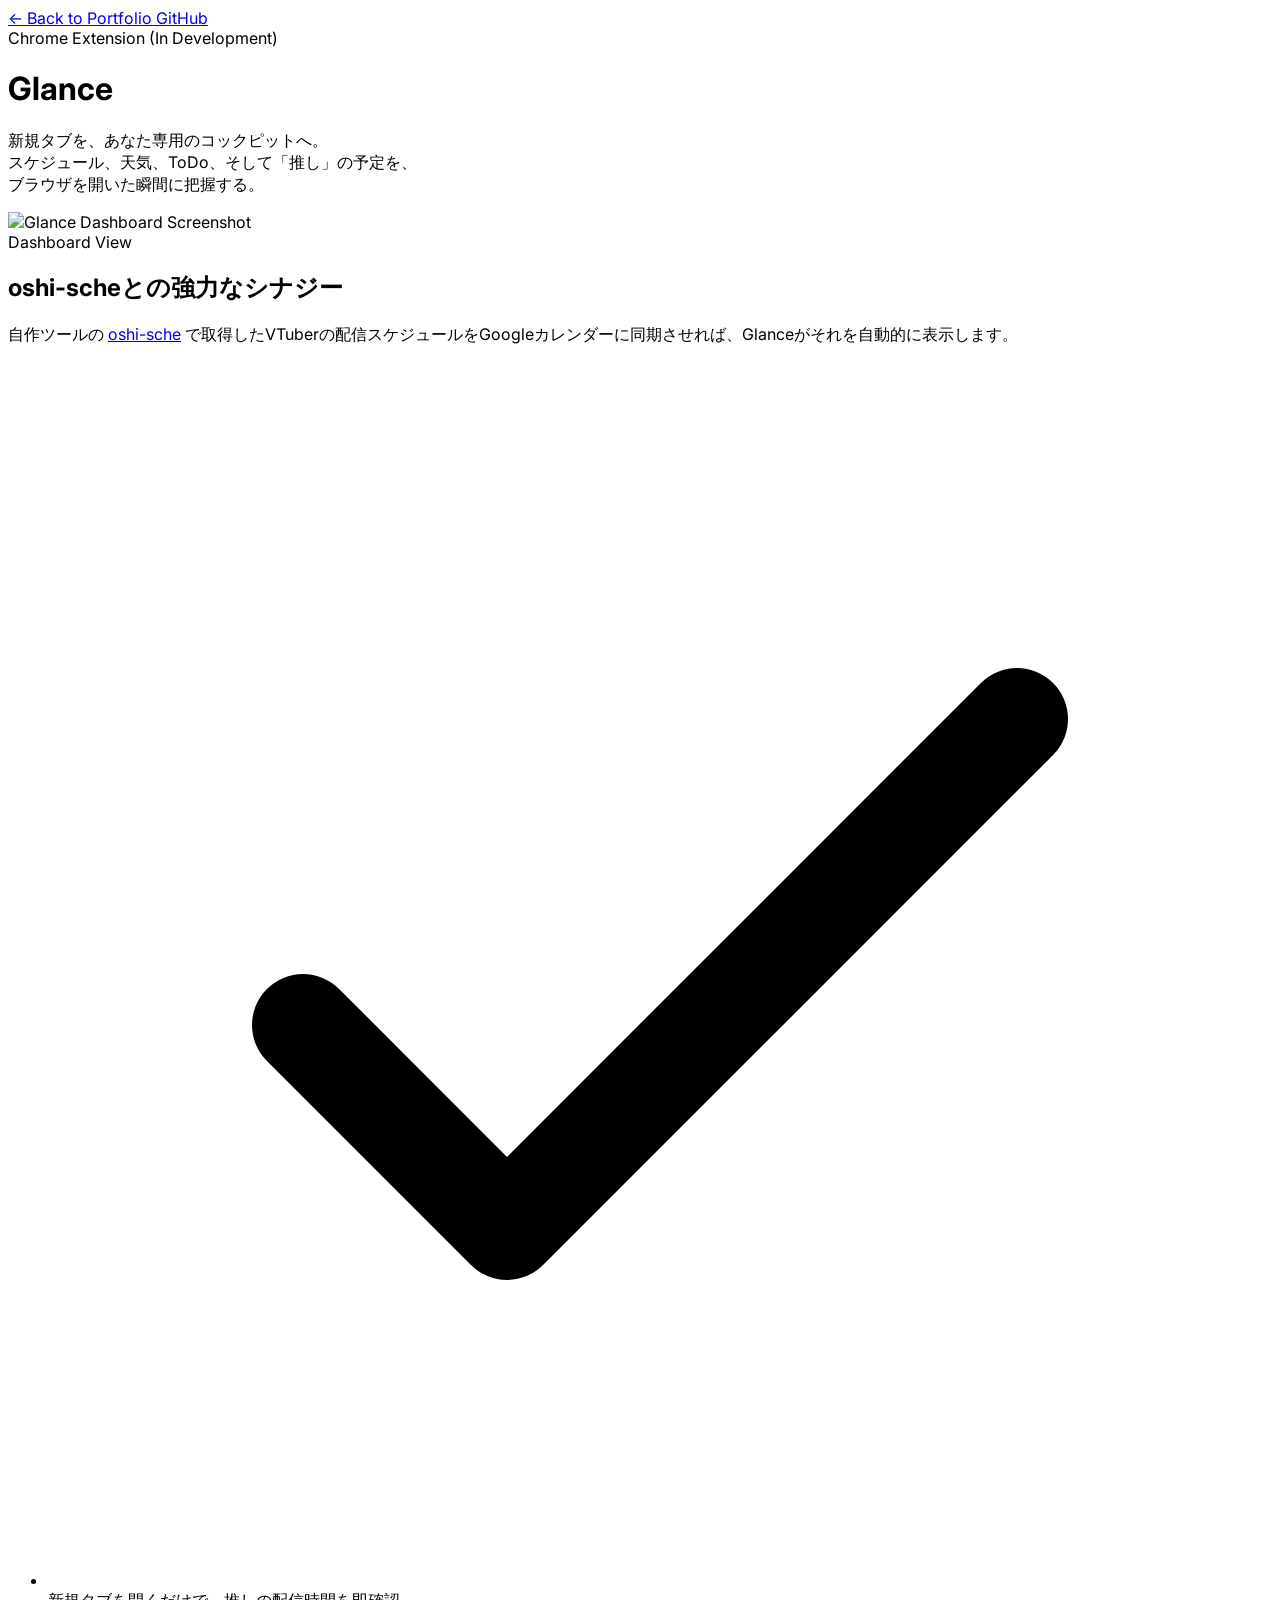
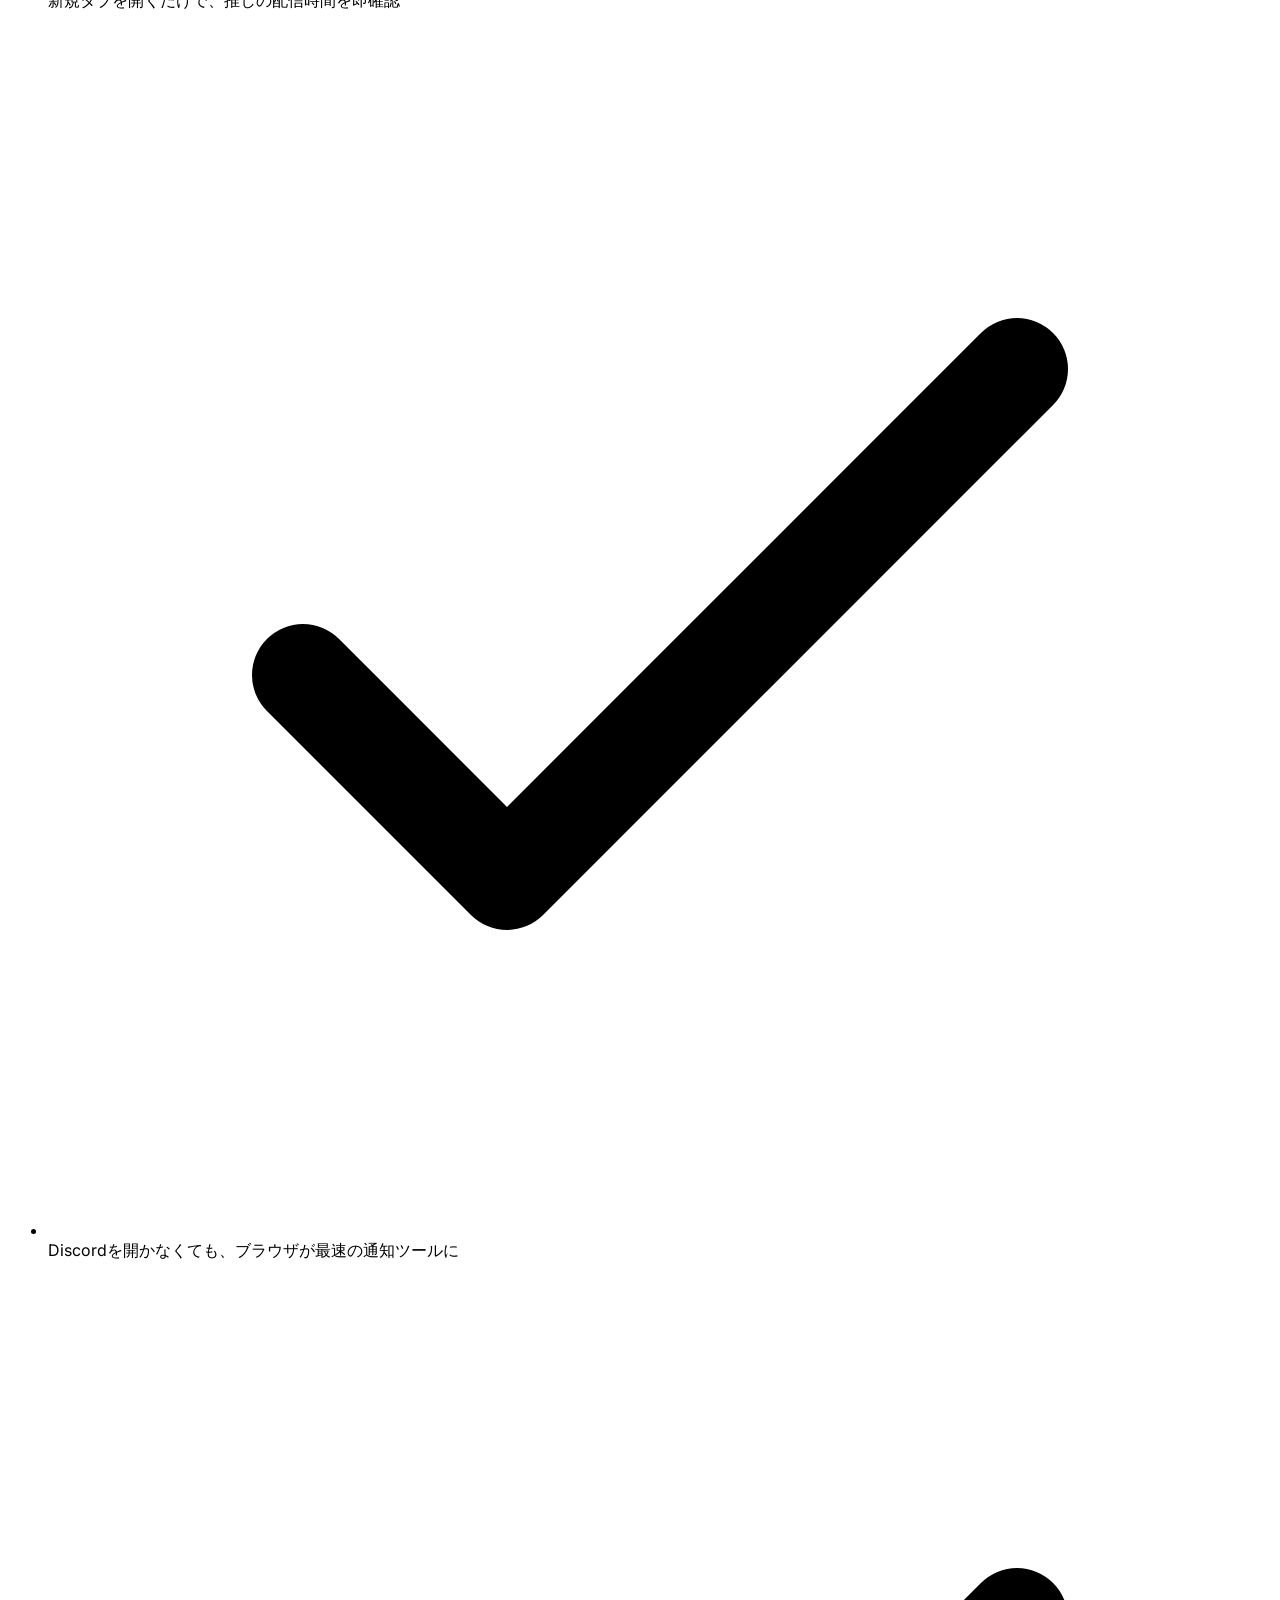
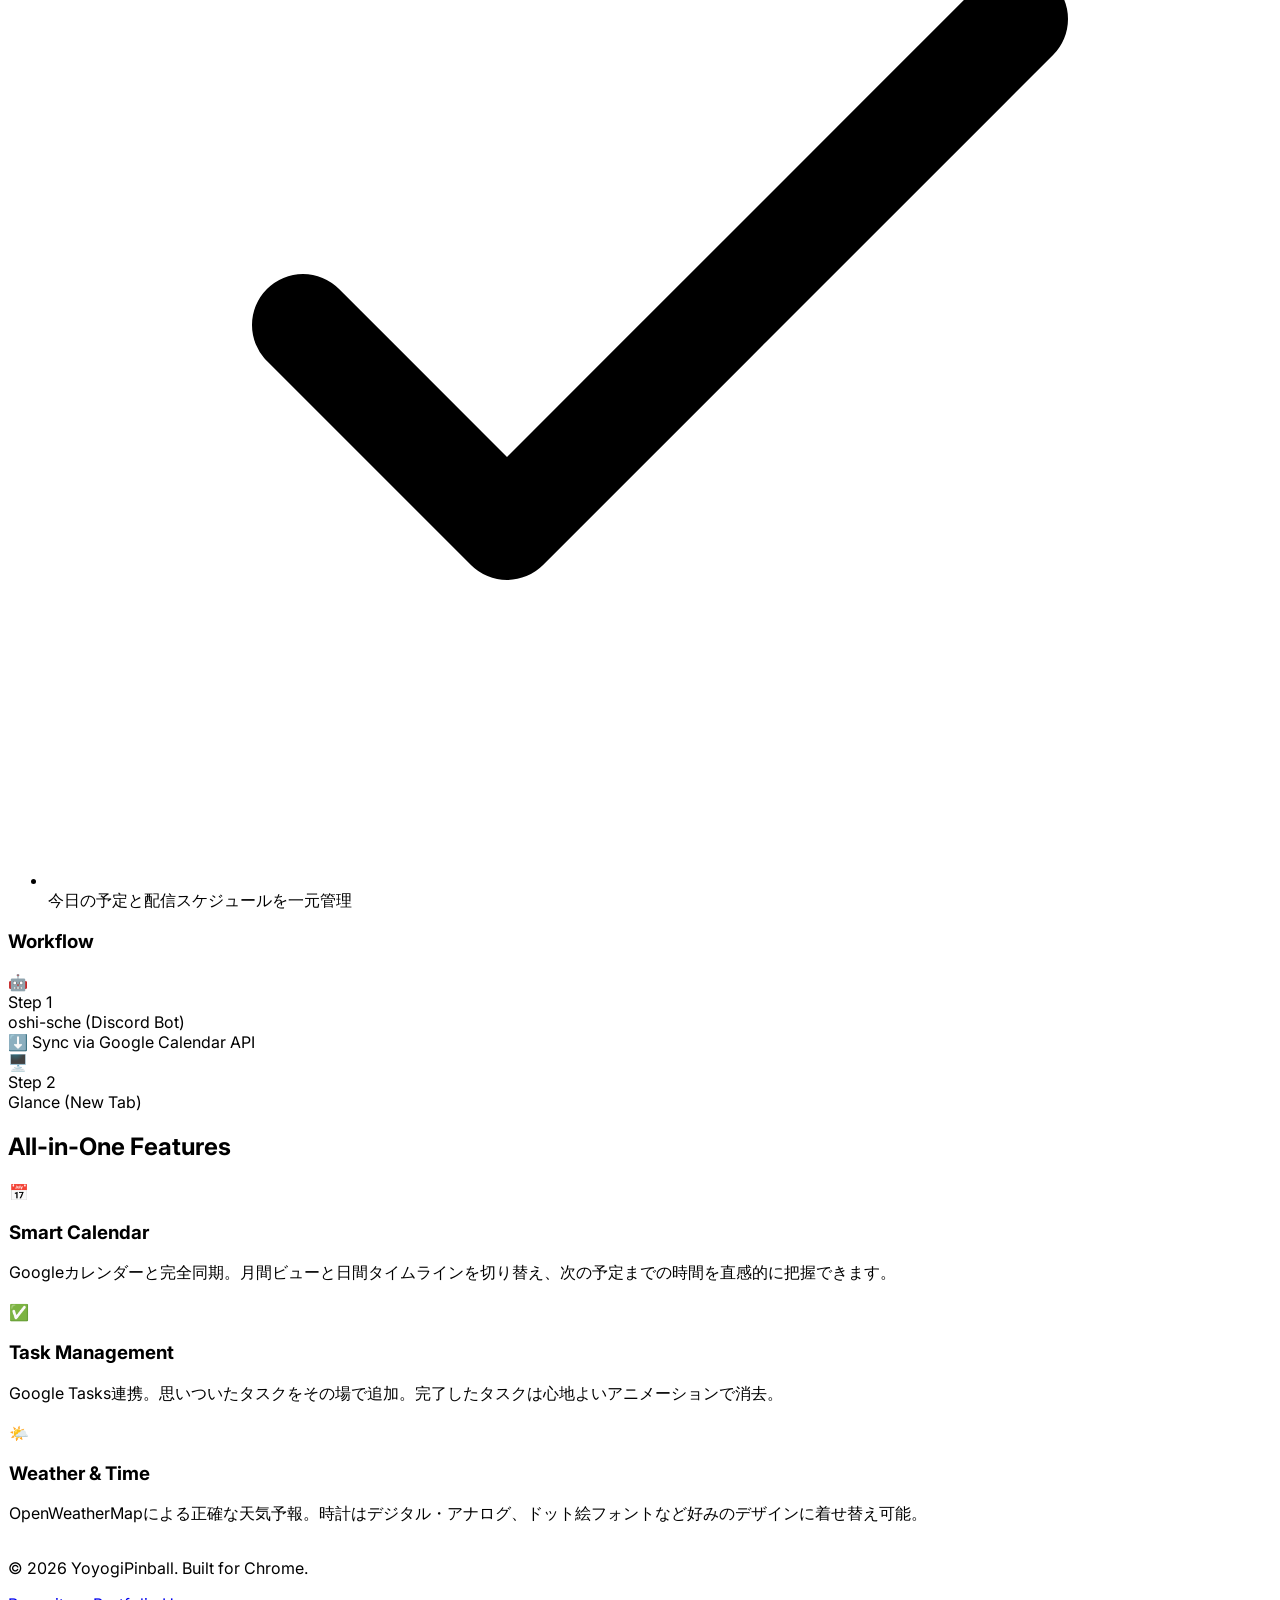
==== glance.html @ ad070141 "Add Glance landing page" ====
<!DOCTYPE html>
<html lang="ja">
<head>
    <meta charset="UTF-8">
    <meta name="viewport" content="width=device-width, initial-scale=1.0">
    <title>Glance - Personal Dashboard Extension</title>
    <script src="https://cdn.tailwindcss.com"></script>
    <link href="https://fonts.googleapis.com/css2?family=Inter:wght@400;700;900&display=swap" rel="stylesheet">
    <style>
        body { font-family: 'Inter', sans-serif; }
        .glass {
            background: rgba(255, 255, 255, 0.05);
            backdrop-filter: blur(10px);
            border: 1px solid rgba(255, 255, 255, 0.1);
        }
    </style>
</head>
<body class="bg-gray-900 text-gray-100 antialiased selection:bg-blue-500 selection:text-white">

    <nav class="absolute top-0 left-0 w-full p-6 flex justify-between items-center z-50">
        <a href="index.html" class="text-gray-400 hover:text-white transition flex items-center gap-2">
            &larr; Back to Portfolio
        </a>
        <a href="https://github.com/YoyogiPinball/Glance" class="text-white font-bold text-lg">GitHub</a>
    </nav>

    <header class="relative min-h-screen flex flex-col items-center justify-center text-center px-4 pt-20 overflow-hidden">
        <div class="absolute top-0 left-1/2 -translate-x-1/2 w-full h-full max-w-6xl opacity-20 pointer-events-none">
            <div class="absolute top-1/4 left-1/4 w-96 h-96 bg-blue-600 rounded-full blur-[128px]"></div>
            <div class="absolute bottom-1/4 right-1/4 w-96 h-96 bg-purple-600 rounded-full blur-[128px]"></div>
        </div>

        <div class="relative z-10 max-w-4xl mx-auto">
            <span class="inline-block py-1 px-3 rounded-full bg-blue-900/50 border border-blue-500/30 text-blue-300 text-sm mb-6">
                Chrome Extension (In Development)
            </span>
            <h1 class="text-5xl md:text-7xl font-black tracking-tight mb-6 bg-clip-text text-transparent bg-gradient-to-r from-white to-gray-400">
                Glance
            </h1>
            <p class="text-xl text-gray-400 mb-10 max-w-2xl mx-auto leading-relaxed">
                新規タブを、あなた専用のコックピットへ。<br>
                スケジュール、天気、ToDo、そして「推し」の予定を、<br>
                ブラウザを開いた瞬間に把握する。
            </p>

            <div class="relative rounded-xl overflow-hidden shadow-2xl border border-gray-700 group">
                <img src="images/glance_dashboard.png" alt="Glance Dashboard Screenshot" class="w-full h-auto">
                <div class="absolute inset-0 bg-gradient-to-t from-gray-900/80 to-transparent opacity-0 group-hover:opacity-100 transition duration-500 flex items-end justify-center pb-10">
                    <span class="text-white font-medium">Dashboard View</span>
                </div>
            </div>
        </div>
    </header>

    <section class="py-24 bg-gray-800/50">
        <div class="max-w-5xl mx-auto px-4">
            <div class="grid grid-cols-1 md:grid-cols-2 gap-12 items-center">
                <div>
                    <h2 class="text-3xl font-bold mb-6 text-white">
                        <span class="text-blue-400">oshi-sche</span>との強力なシナジー
                    </h2>
                    <p class="text-gray-300 mb-6 leading-relaxed">
                        自作ツールの <a href="https://github.com/YoyogiPinball/oshi-sche" class="text-blue-400 hover:underline">oshi-sche</a> で取得したVTuberの配信スケジュールをGoogleカレンダーに同期させれば、Glanceがそれを自動的に表示します。
                    </p>
                    <ul class="space-y-4">
                        <li class="flex items-start">
                            <svg class="w-6 h-6 text-green-400 mr-3 mt-1" fill="none" stroke="currentColor" viewBox="0 0 24 24"><path stroke-linecap="round" stroke-linejoin="round" stroke-width="2" d="M5 13l4 4L19 7"></path></svg>
                            <span class="text-gray-300">新規タブを開くだけで、推しの配信時間を即確認</span>
                        </li>
                        <li class="flex items-start">
                            <svg class="w-6 h-6 text-green-400 mr-3 mt-1" fill="none" stroke="currentColor" viewBox="0 0 24 24"><path stroke-linecap="round" stroke-linejoin="round" stroke-width="2" d="M5 13l4 4L19 7"></path></svg>
                            <span class="text-gray-300">Discordを開かなくても、ブラウザが最速の通知ツールに</span>
                        </li>
                        <li class="flex items-start">
                            <svg class="w-6 h-6 text-green-400 mr-3 mt-1" fill="none" stroke="currentColor" viewBox="0 0 24 24"><path stroke-linecap="round" stroke-linejoin="round" stroke-width="2" d="M5 13l4 4L19 7"></path></svg>
                            <span class="text-gray-300">今日の予定と配信スケジュールを一元管理</span>
                        </li>
                    </ul>
                </div>
                <div class="bg-gray-900 p-8 rounded-2xl border border-gray-700 relative overflow-hidden">
                    <div class="absolute top-0 right-0 w-32 h-32 bg-blue-500/10 rounded-full blur-3xl"></div>
                    <h3 class="text-xl font-bold mb-4 text-white">Workflow</h3>
                    <div class="space-y-6 relative z-10">
                        <div class="flex items-center p-4 bg-gray-800 rounded-lg border border-gray-700">
                            <div class="w-10 h-10 bg-indigo-600 rounded flex items-center justify-center mr-4">🤖</div>
                            <div>
                                <div class="text-sm text-gray-400">Step 1</div>
                                <div class="font-bold">oshi-sche (Discord Bot)</div>
                            </div>
                        </div>
                        <div class="flex justify-center text-gray-500">⬇️ Sync via Google Calendar API</div>
                        <div class="flex items-center p-4 bg-gray-800 rounded-lg border border-gray-700 ring-2 ring-blue-500">
                            <div class="w-10 h-10 bg-blue-600 rounded flex items-center justify-center mr-4">🖥️</div>
                            <div>
                                <div class="text-sm text-blue-300">Step 2</div>
                                <div class="font-bold text-white">Glance (New Tab)</div>
                            </div>
                        </div>
                    </div>
                </div>
            </div>
        </div>
    </section>

    <section class="py-24">
        <div class="max-w-6xl mx-auto px-4">
            <h2 class="text-3xl font-bold text-center mb-16">All-in-One Features</h2>
            <div class="grid grid-cols-1 md:grid-cols-3 gap-8">
                <div class="glass p-8 rounded-2xl hover:bg-gray-800/50 transition">
                    <div class="w-12 h-12 bg-yellow-500/20 text-yellow-400 rounded-lg flex items-center justify-center text-2xl mb-6">📅</div>
                    <h3 class="text-xl font-bold mb-3">Smart Calendar</h3>
                    <p class="text-gray-400 text-sm leading-relaxed">
                        Googleカレンダーと完全同期。月間ビューと日間タイムラインを切り替え、次の予定までの時間を直感的に把握できます。
                    </p>
                </div>
                <div class="glass p-8 rounded-2xl hover:bg-gray-800/50 transition">
                    <div class="w-12 h-12 bg-blue-500/20 text-blue-400 rounded-lg flex items-center justify-center text-2xl mb-6">✅</div>
                    <h3 class="text-xl font-bold mb-3">Task Management</h3>
                    <p class="text-gray-400 text-sm leading-relaxed">
                        Google Tasks連携。思いついたタスクをその場で追加。完了したタスクは心地よいアニメーションで消去。
                    </p>
                </div>
                <div class="glass p-8 rounded-2xl hover:bg-gray-800/50 transition">
                    <div class="w-12 h-12 bg-purple-500/20 text-purple-400 rounded-lg flex items-center justify-center text-2xl mb-6">🌤️</div>
                    <h3 class="text-xl font-bold mb-3">Weather & Time</h3>
                    <p class="text-gray-400 text-sm leading-relaxed">
                        OpenWeatherMapによる正確な天気予報。時計はデジタル・アナログ、ドット絵フォントなど好みのデザインに着せ替え可能。
                    </p>
                </div>
            </div>
        </div>
    </section>

    <footer class="py-12 text-center text-gray-600 border-t border-gray-800">
        <p>&copy; 2026 YoyogiPinball. Built for Chrome.</p>
        <div class="mt-4 space-x-4">
            <a href="https://github.com/YoyogiPinball/Glance" class="hover:text-white transition">Repository</a>
            <a href="index.html" class="hover:text-white transition">Portfolio Home</a>
        </div>
    </footer>

</body>
</html>
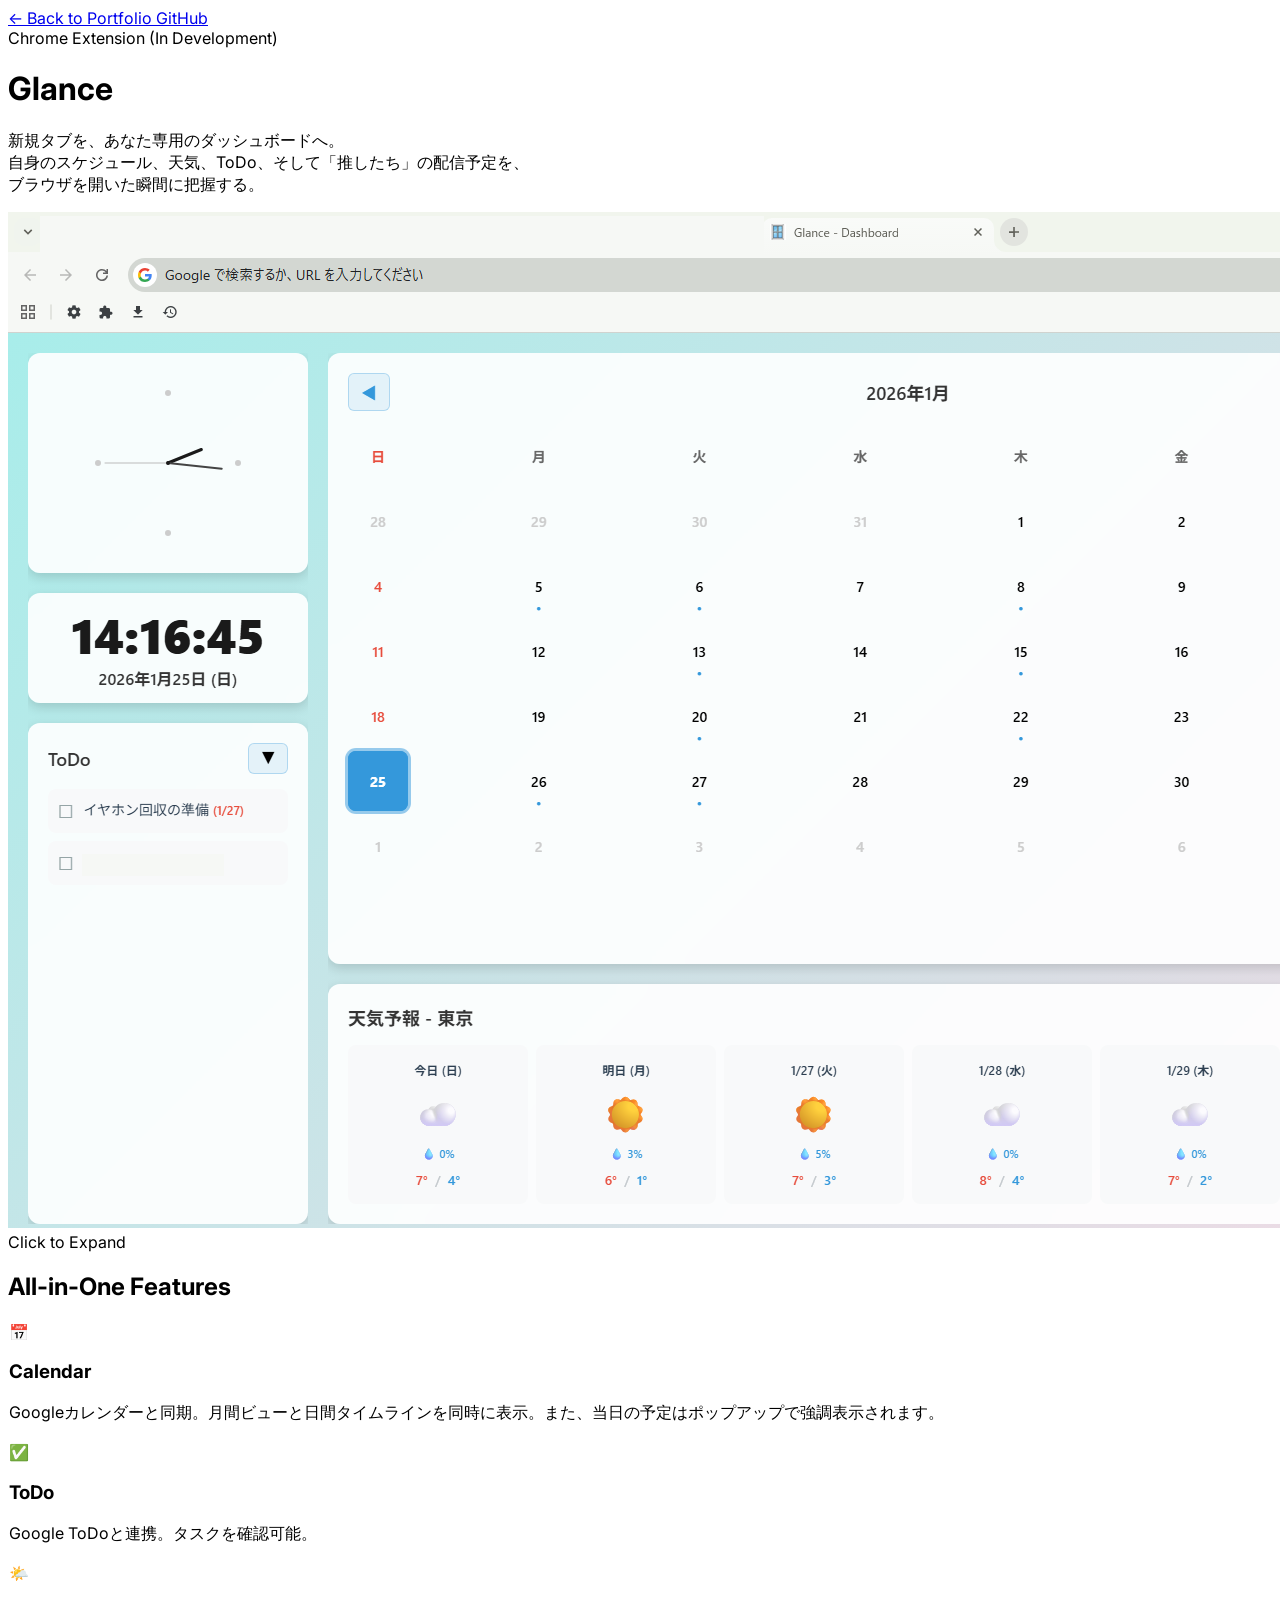
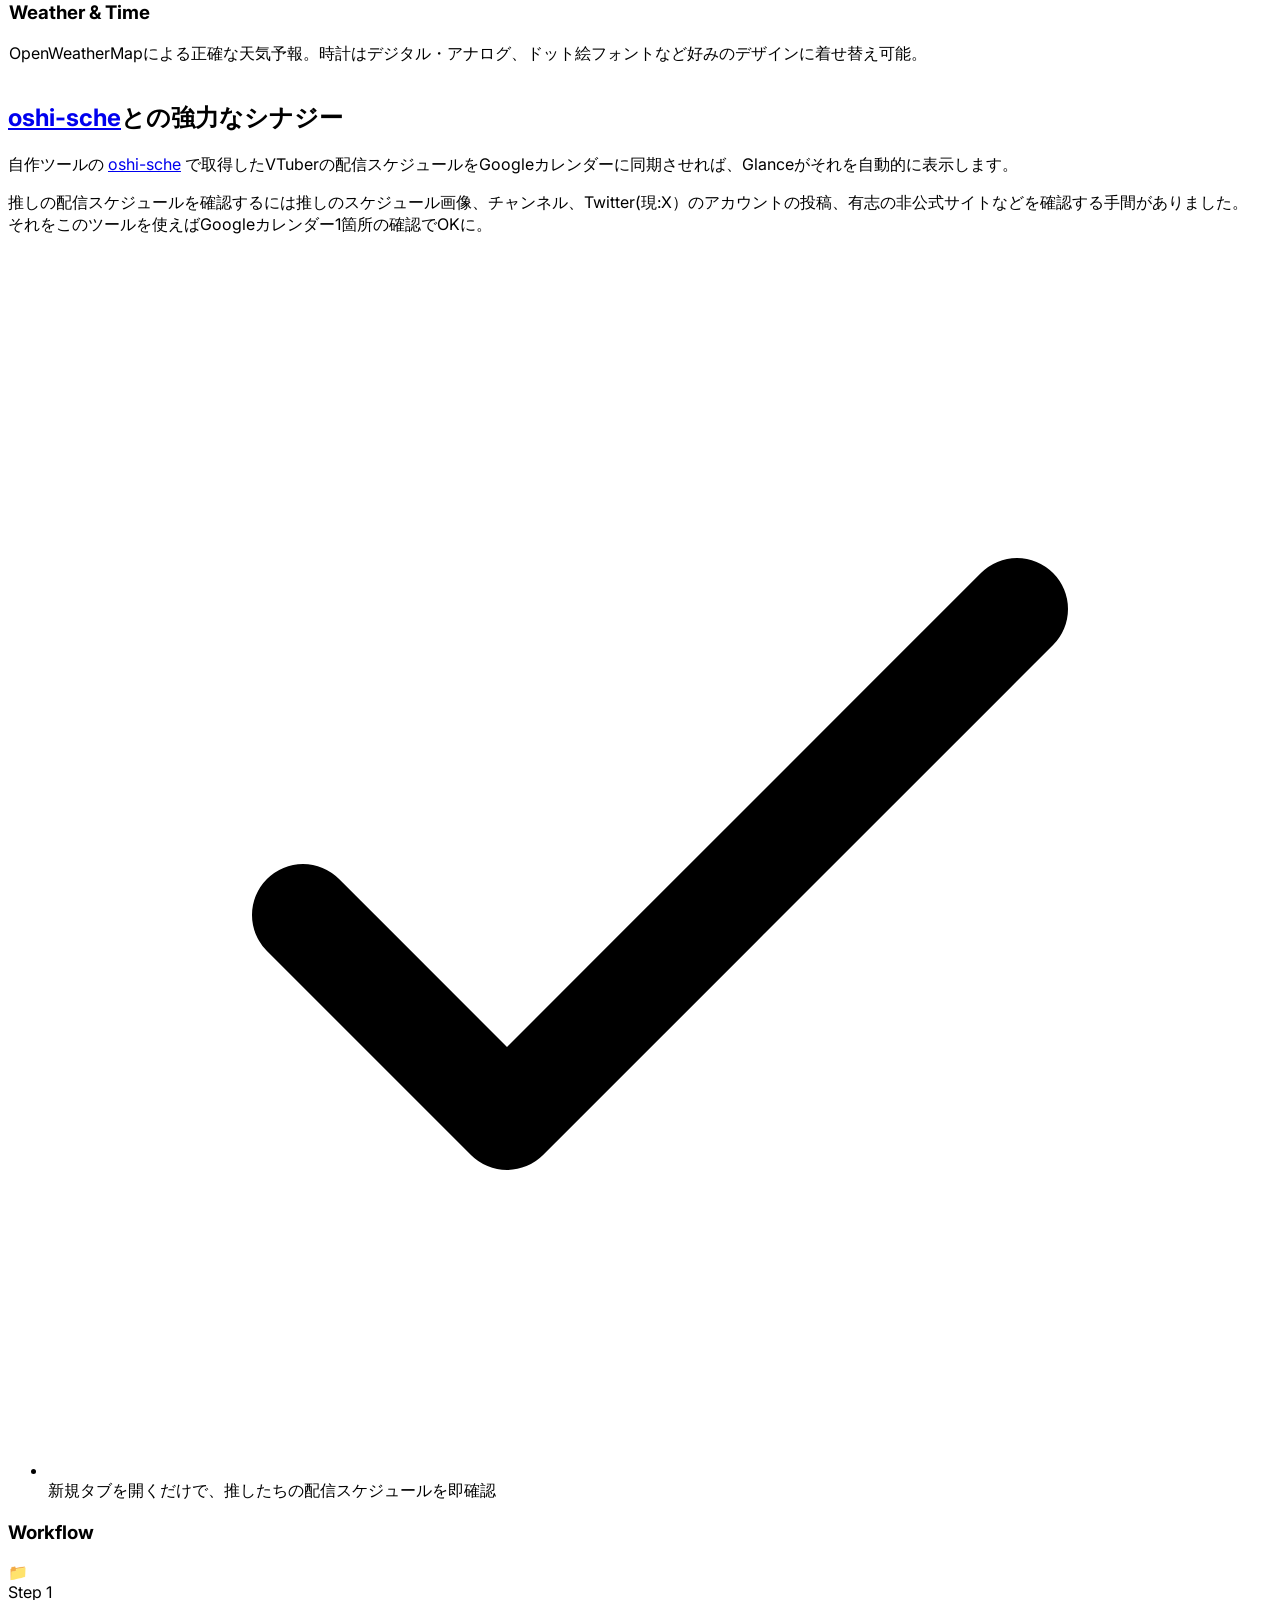
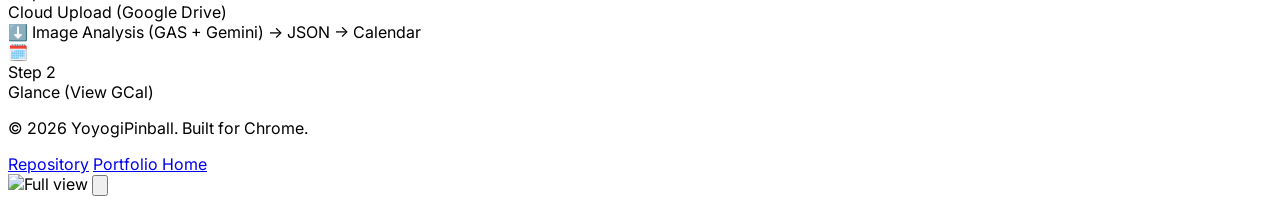
==== commit c0a1b103: "Update portfolio: remove v0 code, apply static HTML fixes, add new projects (PokeAnalyzer), refine t" ====
--- a/glance.html
+++ b/glance.html
@@ -1,5 +1,6 @@
 <!DOCTYPE html>
 <html lang="ja">
+
 <head>
     <meta charset="UTF-8">
     <meta name="viewport" content="width=device-width, initial-scale=1.0">
@@ -7,7 +8,10 @@
     <script src="https://cdn.tailwindcss.com"></script>
     <link href="https://fonts.googleapis.com/css2?family=Inter:wght@400;700;900&display=swap" rel="stylesheet">
     <style>
-        body { font-family: 'Inter', sans-serif; }
+        body {
+            font-family: 'Inter', sans-serif;
+        }
+
         .glass {
             background: rgba(255, 255, 255, 0.05);
             backdrop-filter: blur(10px);
@@ -15,7 +19,8 @@
         }
     </style>
 </head>
-<body class="bg-gray-900 text-gray-100 antialiased selection:bg-blue-500 selection:text-white">
+
+<body class="bg-[#2c001e] text-gray-100 antialiased selection:bg-[#E95420] selection:text-white">
 
     <nav class="absolute top-0 left-0 w-full p-6 flex justify-between items-center z-50">
         <a href="index.html" class="text-gray-400 hover:text-white transition flex items-center gap-2">
@@ -24,108 +29,124 @@
         <a href="https://github.com/YoyogiPinball/Glance" class="text-white font-bold text-lg">GitHub</a>
     </nav>
 
-    <header class="relative min-h-screen flex flex-col items-center justify-center text-center px-4 pt-20 overflow-hidden">
+    <header
+        class="relative min-h-screen flex flex-col items-center justify-center text-center px-4 pt-20 overflow-hidden">
         <div class="absolute top-0 left-1/2 -translate-x-1/2 w-full h-full max-w-6xl opacity-20 pointer-events-none">
-            <div class="absolute top-1/4 left-1/4 w-96 h-96 bg-blue-600 rounded-full blur-[128px]"></div>
+            <div class="absolute top-1/4 left-1/4 w-96 h-96 bg-[#E95420] rounded-full blur-[128px]"></div>
             <div class="absolute bottom-1/4 right-1/4 w-96 h-96 bg-purple-600 rounded-full blur-[128px]"></div>
         </div>
 
         <div class="relative z-10 max-w-4xl mx-auto">
-            <span class="inline-block py-1 px-3 rounded-full bg-blue-900/50 border border-blue-500/30 text-blue-300 text-sm mb-6">
+            <span
+                class="inline-block py-1 px-3 rounded-full bg-[#E95420]/20 border border-[#E95420]/30 text-[#E95420] text-sm mb-6">
                 Chrome Extension (In Development)
             </span>
-            <h1 class="text-5xl md:text-7xl font-black tracking-tight mb-6 bg-clip-text text-transparent bg-gradient-to-r from-white to-gray-400">
+            <h1
+                class="text-5xl md:text-7xl font-black tracking-tight mb-6 bg-clip-text text-transparent bg-gradient-to-r from-white to-gray-400">
                 Glance
             </h1>
             <p class="text-xl text-gray-400 mb-10 max-w-2xl mx-auto leading-relaxed">
-                新規タブを、あなた専用のコックピットへ。<br>
-                スケジュール、天気、ToDo、そして「推し」の予定を、<br>
+                新規タブを、あなた専用のダッシュボードへ。<br>
+                自身のスケジュール、天気、ToDo、そして「推したち」の配信予定を、<br>
                 ブラウザを開いた瞬間に把握する。
             </p>
 
-            <div class="relative rounded-xl overflow-hidden shadow-2xl border border-gray-700 group">
-                <img src="images/glance_dashboard.png" alt="Glance Dashboard Screenshot" class="w-full h-auto">
-                <div class="absolute inset-0 bg-gradient-to-t from-gray-900/80 to-transparent opacity-0 group-hover:opacity-100 transition duration-500 flex items-end justify-center pb-10">
-                    <span class="text-white font-medium">Dashboard View</span>
+            <div class="relative rounded-xl overflow-hidden shadow-2xl border border-gray-700 group cursor-pointer"
+                onclick="openModal('images/glance_dashboard_v2.png')">
+                <img src="images/glance_dashboard_v2.png" alt="Glance Dashboard Screenshot" class="w-full h-auto">
+                <div
+                    class="absolute inset-0 bg-gradient-to-t from-gray-900/80 to-transparent opacity-0 group-hover:opacity-100 transition duration-500 flex items-end justify-center pb-10">
+                    <span class="text-white font-medium">Click to Expand</span>
                 </div>
             </div>
         </div>
     </header>
+
+    <section class="py-24">
+        <div class="max-w-6xl mx-auto px-4">
+            <h2 class="text-3xl font-bold text-center mb-16">All-in-One Features</h2>
+            <div class="grid grid-cols-1 md:grid-cols-3 gap-8">
+                <div class="glass p-8 rounded-2xl hover:bg-gray-800/50 transition">
+                    <div
+                        class="w-12 h-12 bg-yellow-500/20 text-yellow-400 rounded-lg flex items-center justify-center text-2xl mb-6">
+                        📅</div>
+                    <h3 class="text-xl font-bold mb-3">Calendar</h3>
+                    <p class="text-gray-400 text-sm leading-relaxed">
+                        Googleカレンダーと同期。月間ビューと日間タイムラインを同時に表示。また、当日の予定はポップアップで強調表示されます。
+                    </p>
+                </div>
+                <div class="glass p-8 rounded-2xl hover:bg-gray-800/50 transition">
+                    <div
+                        class="w-12 h-12 bg-[#E95420]/20 text-[#E95420] rounded-lg flex items-center justify-center text-2xl mb-6">
+                        ✅</div>
+                    <h3 class="text-xl font-bold mb-3">ToDo</h3>
+                    <p class="text-gray-400 text-sm leading-relaxed">
+                        Google ToDoと連携。タスクを確認可能。
+                    </p>
+                </div>
+                <div class="glass p-8 rounded-2xl hover:bg-gray-800/50 transition">
+                    <div
+                        class="w-12 h-12 bg-purple-500/20 text-purple-400 rounded-lg flex items-center justify-center text-2xl mb-6">
+                        🌤️</div>
+                    <h3 class="text-xl font-bold mb-3">Weather & Time</h3>
+                    <p class="text-gray-400 text-sm leading-relaxed">
+                        OpenWeatherMapによる正確な天気予報。時計はデジタル・アナログ、ドット絵フォントなど好みのデザインに着せ替え可能。
+                    </p>
+                </div>
+            </div>
+        </div>
+    </section>
 
     <section class="py-24 bg-gray-800/50">
         <div class="max-w-5xl mx-auto px-4">
             <div class="grid grid-cols-1 md:grid-cols-2 gap-12 items-center">
                 <div>
                     <h2 class="text-3xl font-bold mb-6 text-white">
-                        <span class="text-blue-400">oshi-sche</span>との強力なシナジー
+                        <a href="https://github.com/YoyogiPinball/oshi-sche" class="hover:underline"><span
+                                class="text-[#E95420]">oshi-sche</span></a>との強力なシナジー
                     </h2>
                     <p class="text-gray-300 mb-6 leading-relaxed">
-                        自作ツールの <a href="https://github.com/YoyogiPinball/oshi-sche" class="text-blue-400 hover:underline">oshi-sche</a> で取得したVTuberの配信スケジュールをGoogleカレンダーに同期させれば、Glanceがそれを自動的に表示します。
+                        自作ツールの <a href="https://github.com/YoyogiPinball/oshi-sche"
+                            class="text-[#E95420] hover:underline">oshi-sche</a>
+                        で取得したVTuberの配信スケジュールをGoogleカレンダーに同期させれば、Glanceがそれを自動的に表示します。
+                    </p>
+                    <p class="text-gray-400 text-sm mb-6 leading-relaxed italic border-l-4 border-[#E95420] pl-4">
+                        推しの配信スケジュールを確認するには推しのスケジュール画像、チャンネル、Twitter(現:X）のアカウントの投稿、有志の非公式サイトなどを確認する手間がありました。<br>
+                        それをこのツールを使えばGoogleカレンダー1箇所の確認でOKに。
                     </p>
                     <ul class="space-y-4">
                         <li class="flex items-start">
-                            <svg class="w-6 h-6 text-green-400 mr-3 mt-1" fill="none" stroke="currentColor" viewBox="0 0 24 24"><path stroke-linecap="round" stroke-linejoin="round" stroke-width="2" d="M5 13l4 4L19 7"></path></svg>
-                            <span class="text-gray-300">新規タブを開くだけで、推しの配信時間を即確認</span>
-                        </li>
-                        <li class="flex items-start">
-                            <svg class="w-6 h-6 text-green-400 mr-3 mt-1" fill="none" stroke="currentColor" viewBox="0 0 24 24"><path stroke-linecap="round" stroke-linejoin="round" stroke-width="2" d="M5 13l4 4L19 7"></path></svg>
-                            <span class="text-gray-300">Discordを開かなくても、ブラウザが最速の通知ツールに</span>
-                        </li>
-                        <li class="flex items-start">
-                            <svg class="w-6 h-6 text-green-400 mr-3 mt-1" fill="none" stroke="currentColor" viewBox="0 0 24 24"><path stroke-linecap="round" stroke-linejoin="round" stroke-width="2" d="M5 13l4 4L19 7"></path></svg>
-                            <span class="text-gray-300">今日の予定と配信スケジュールを一元管理</span>
+                            <svg class="w-6 h-6 text-green-400 mr-3 mt-1" fill="none" stroke="currentColor"
+                                viewBox="0 0 24 24">
+                                <path stroke-linecap="round" stroke-linejoin="round" stroke-width="2"
+                                    d="M5 13l4 4L19 7"></path>
+                            </svg>
+                            <span class="text-gray-300">新規タブを開くだけで、推したちの配信スケジュールを即確認</span>
                         </li>
                     </ul>
                 </div>
                 <div class="bg-gray-900 p-8 rounded-2xl border border-gray-700 relative overflow-hidden">
-                    <div class="absolute top-0 right-0 w-32 h-32 bg-blue-500/10 rounded-full blur-3xl"></div>
+                    <div class="absolute top-0 right-0 w-32 h-32 bg-[#E95420]/10 rounded-full blur-3xl"></div>
                     <h3 class="text-xl font-bold mb-4 text-white">Workflow</h3>
                     <div class="space-y-6 relative z-10">
                         <div class="flex items-center p-4 bg-gray-800 rounded-lg border border-gray-700">
-                            <div class="w-10 h-10 bg-indigo-600 rounded flex items-center justify-center mr-4">🤖</div>
+                            <div class="w-10 h-10 bg-[#5E2750] rounded flex items-center justify-center mr-4">📁</div>
                             <div>
                                 <div class="text-sm text-gray-400">Step 1</div>
-                                <div class="font-bold">oshi-sche (Discord Bot)</div>
+                                <div class="font-bold">Cloud Upload (Google Drive)</div>
                             </div>
                         </div>
-                        <div class="flex justify-center text-gray-500">⬇️ Sync via Google Calendar API</div>
-                        <div class="flex items-center p-4 bg-gray-800 rounded-lg border border-gray-700 ring-2 ring-blue-500">
-                            <div class="w-10 h-10 bg-blue-600 rounded flex items-center justify-center mr-4">🖥️</div>
+                        <div class="flex justify-center text-gray-500 text-xs">⬇️ Image Analysis (GAS + Gemini) -> JSON
+                            -> Calendar</div>
+                        <div
+                            class="flex items-center p-4 bg-gray-800 rounded-lg border border-gray-700 ring-2 ring-[#E95420]">
+                            <div class="w-10 h-10 bg-[#E95420] rounded flex items-center justify-center mr-4">🗓️</div>
                             <div>
-                                <div class="text-sm text-blue-300">Step 2</div>
-                                <div class="font-bold text-white">Glance (New Tab)</div>
+                                <div class="text-sm text-[#E95420]">Step 2</div>
+                                <div class="font-bold text-white">Glance (View GCal)</div>
                             </div>
                         </div>
                     </div>
-                </div>
-            </div>
-        </div>
-    </section>
-
-    <section class="py-24">
-        <div class="max-w-6xl mx-auto px-4">
-            <h2 class="text-3xl font-bold text-center mb-16">All-in-One Features</h2>
-            <div class="grid grid-cols-1 md:grid-cols-3 gap-8">
-                <div class="glass p-8 rounded-2xl hover:bg-gray-800/50 transition">
-                    <div class="w-12 h-12 bg-yellow-500/20 text-yellow-400 rounded-lg flex items-center justify-center text-2xl mb-6">📅</div>
-                    <h3 class="text-xl font-bold mb-3">Smart Calendar</h3>
-                    <p class="text-gray-400 text-sm leading-relaxed">
-                        Googleカレンダーと完全同期。月間ビューと日間タイムラインを切り替え、次の予定までの時間を直感的に把握できます。
-                    </p>
-                </div>
-                <div class="glass p-8 rounded-2xl hover:bg-gray-800/50 transition">
-                    <div class="w-12 h-12 bg-blue-500/20 text-blue-400 rounded-lg flex items-center justify-center text-2xl mb-6">✅</div>
-                    <h3 class="text-xl font-bold mb-3">Task Management</h3>
-                    <p class="text-gray-400 text-sm leading-relaxed">
-                        Google Tasks連携。思いついたタスクをその場で追加。完了したタスクは心地よいアニメーションで消去。
-                    </p>
-                </div>
-                <div class="glass p-8 rounded-2xl hover:bg-gray-800/50 transition">
-                    <div class="w-12 h-12 bg-purple-500/20 text-purple-400 rounded-lg flex items-center justify-center text-2xl mb-6">🌤️</div>
-                    <h3 class="text-xl font-bold mb-3">Weather & Time</h3>
-                    <p class="text-gray-400 text-sm leading-relaxed">
-                        OpenWeatherMapによる正確な天気予報。時計はデジタル・アナログ、ドット絵フォントなど好みのデザインに着せ替え可能。
-                    </p>
                 </div>
             </div>
         </div>
@@ -139,5 +160,56 @@
         </div>
     </footer>
 
+
+    <!-- Image Modal -->
+    <div id="imageModal"
+        class="fixed inset-0 z-50 bg-black/90 hidden flex items-center justify-center p-4 backdrop-blur-sm transition-opacity duration-300 opacity-0"
+        onclick="closeModal()">
+        <div class="relative max-w-7xl max-h-screen w-full h-full flex items-center justify-center">
+            <img id="modalImage" src="" alt="Full view"
+                class="max-w-full max-h-full object-contain rounded shadow-2xl transform scale-95 transition-transform duration-300">
+            <button
+                class="absolute top-4 right-4 text-white hover:text-gray-300 z-50 bg-black/50 rounded-full p-2 transition">
+                <svg xmlns="http://www.w3.org/2000/svg" class="h-8 w-8" fill="none" viewBox="0 0 24 24"
+                    stroke="currentColor">
+                    <path stroke-linecap="round" stroke-linejoin="round" stroke-width="2" d="M6 18L18 6M6 6l12 12" />
+                </svg>
+            </button>
+        </div>
+    </div>
+
+    <script>
+        const modal = document.getElementById('imageModal');
+        const modalImg = document.getElementById('modalImage');
+
+        function openModal(src) {
+            modal.classList.remove('hidden');
+            setTimeout(() => {
+                modal.classList.remove('opacity-0');
+                modalImg.classList.remove('scale-95');
+                modalImg.classList.add('scale-100');
+            }, 10);
+            modalImg.src = src;
+            document.body.style.overflow = 'hidden';
+        }
+
+        function closeModal() {
+            modal.classList.add('opacity-0');
+            modalImg.classList.remove('scale-100');
+            modalImg.classList.add('scale-95');
+            setTimeout(() => {
+                modal.classList.add('hidden');
+                modalImg.src = '';
+                document.body.style.overflow = '';
+            }, 300);
+        }
+
+        document.addEventListener('keydown', function (event) {
+            if (event.key === "Escape") {
+                closeModal();
+            }
+        });
+    </script>
 </body>
+
 </html>
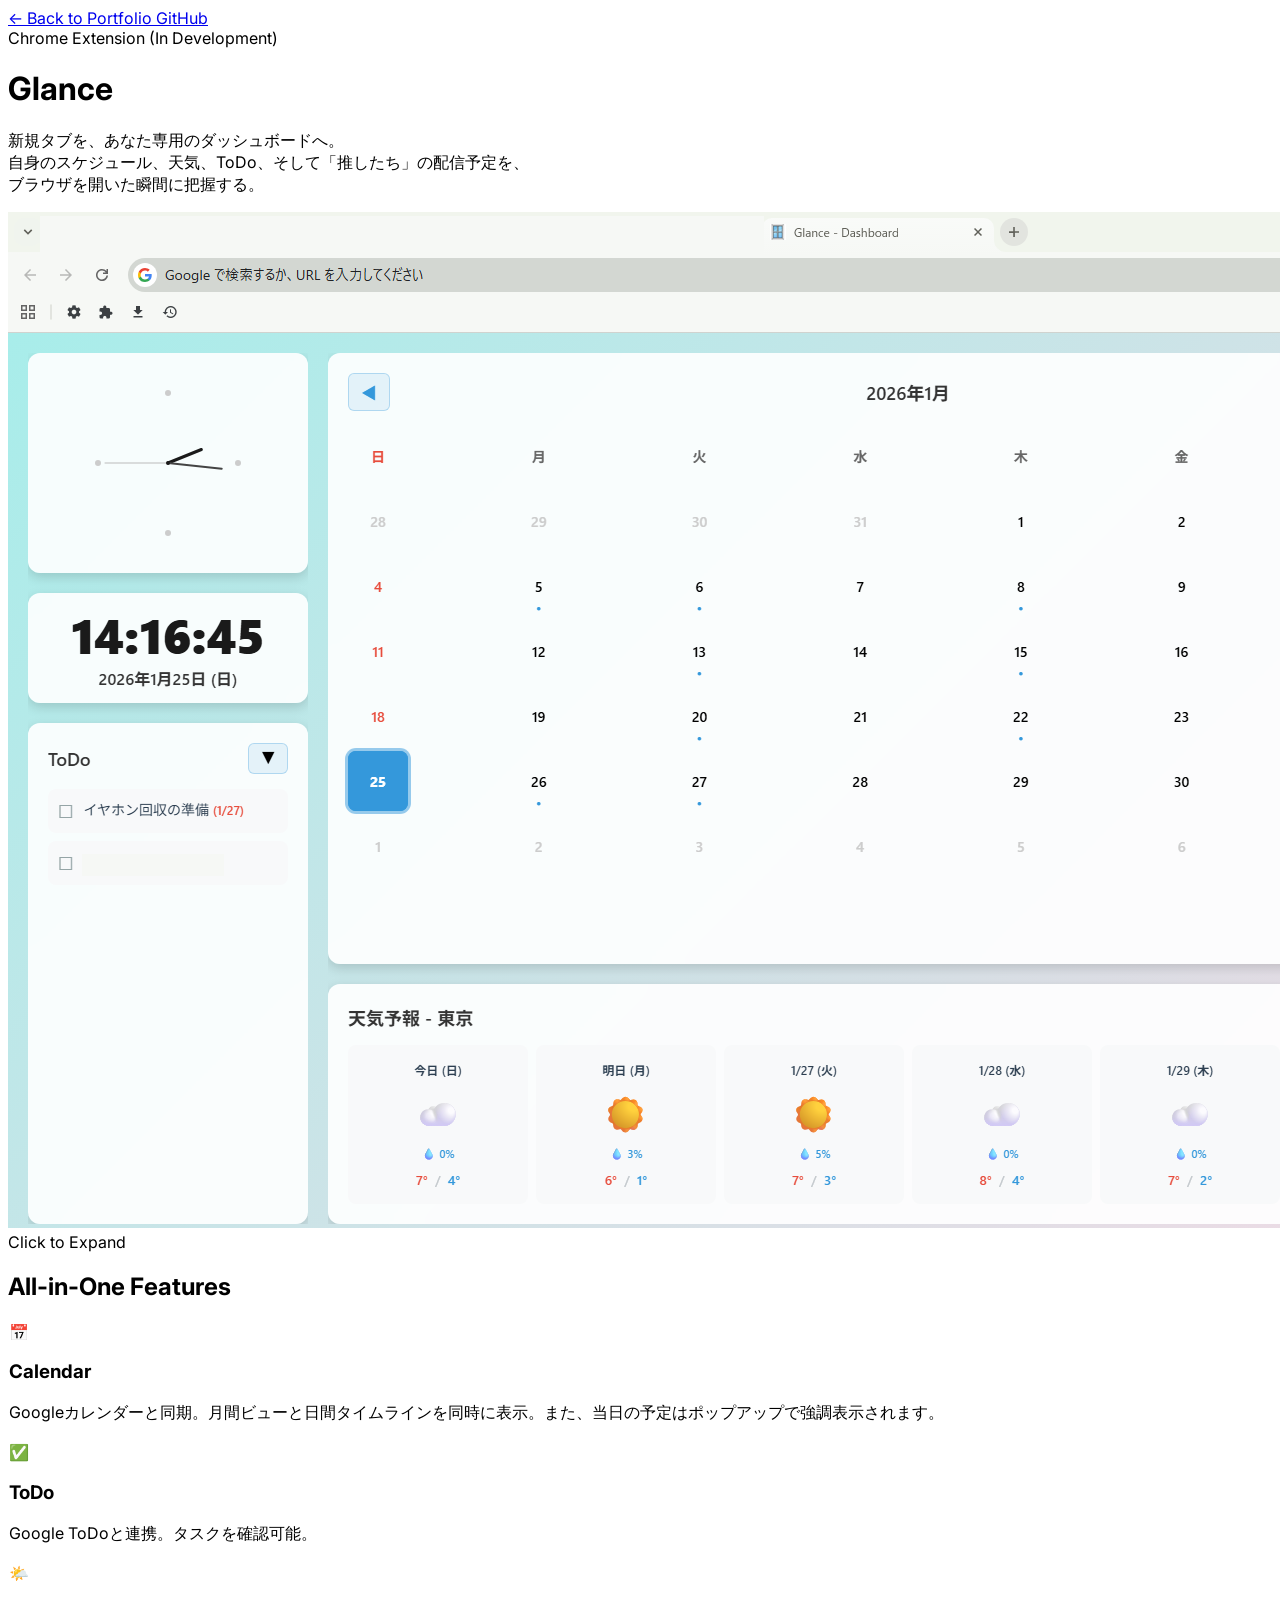
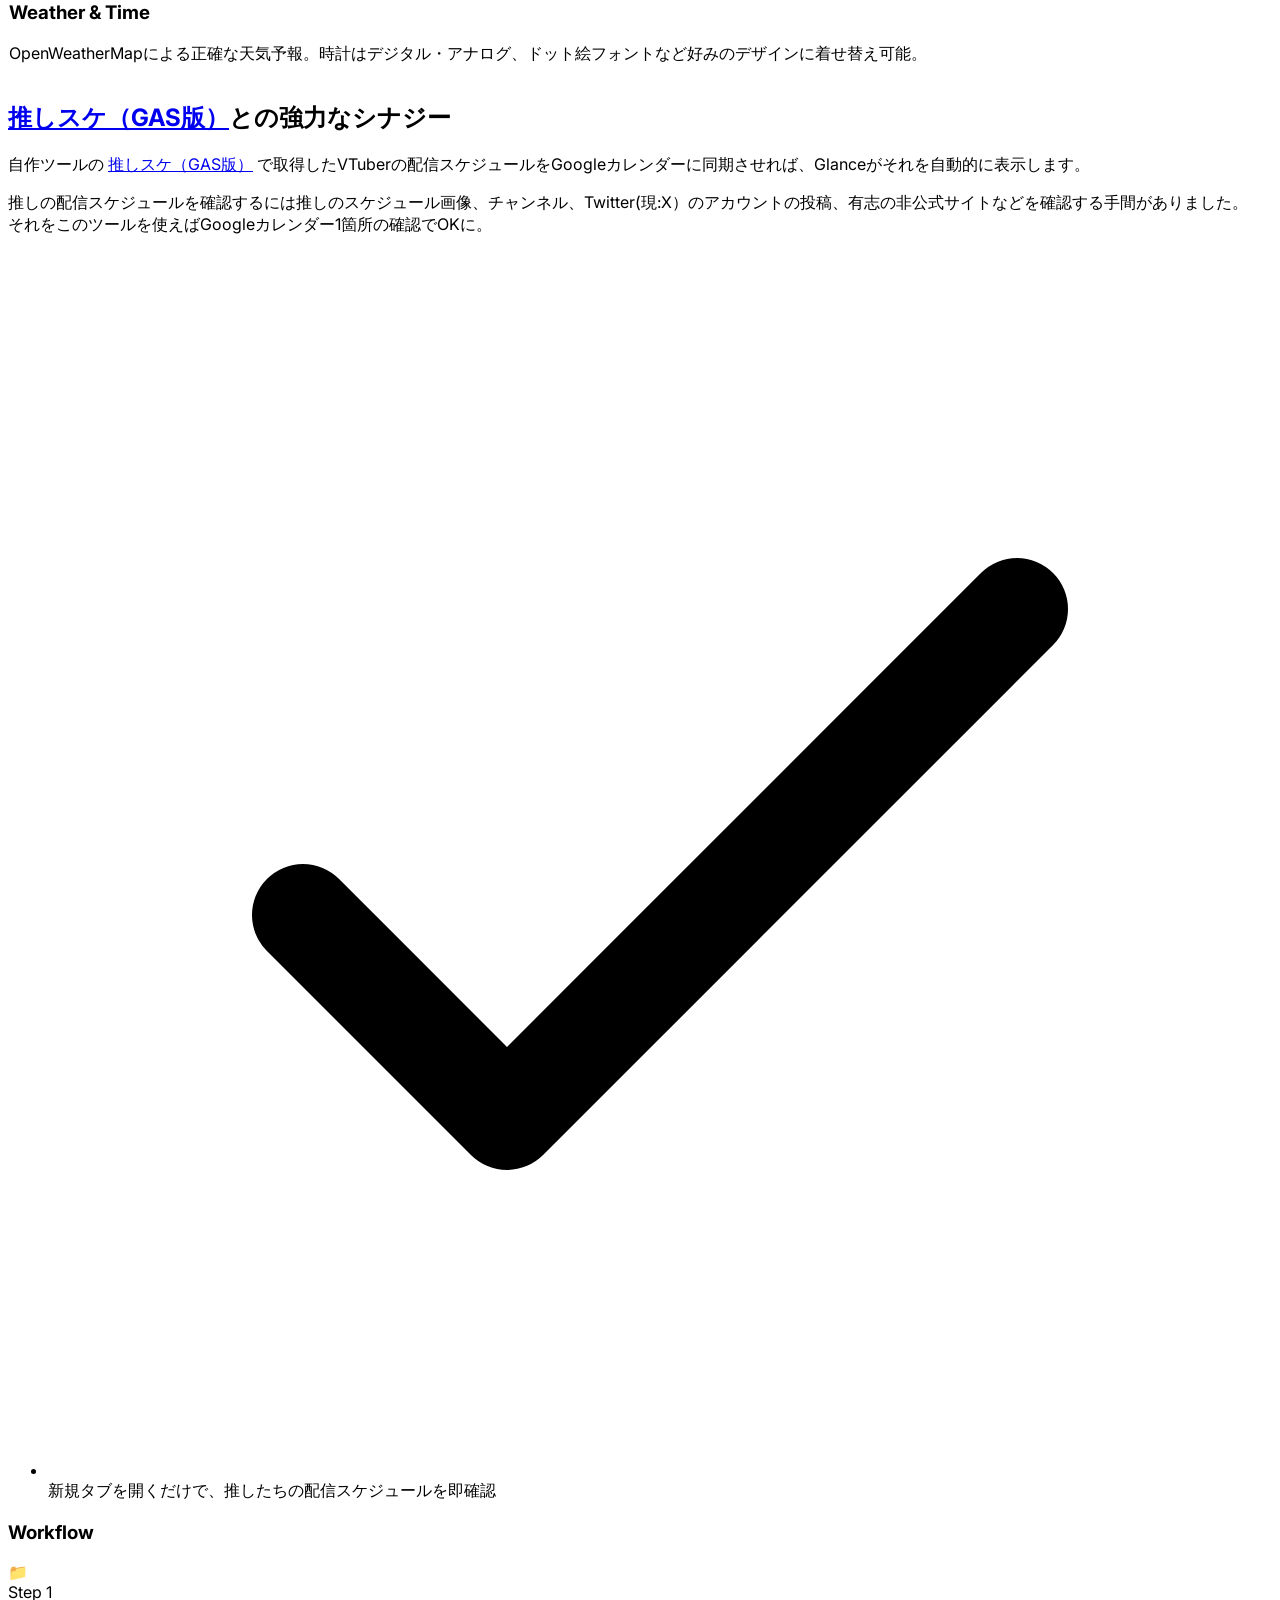
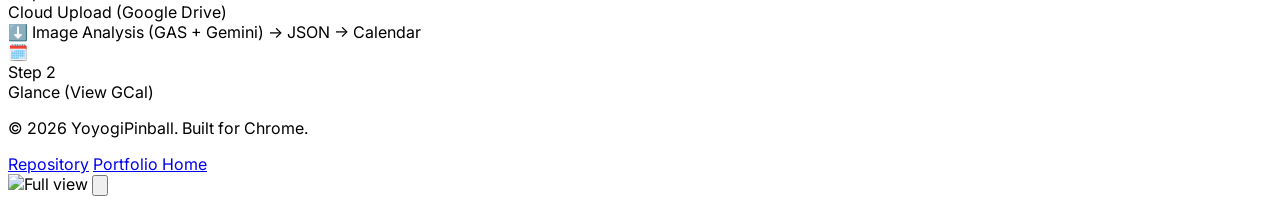
==== commit 393f458a: "推しスケの名称をWeb版・GAS版に統一 Co-Authored-By: Claude Opus 5 <noreply@anthropic.com>" ====
--- a/glance.html
+++ b/glance.html
@@ -103,11 +103,11 @@
                 <div>
                     <h2 class="text-3xl font-bold mb-6 text-white">
                         <a href="https://github.com/YoyogiPinball/oshi-sche" class="hover:underline"><span
-                                class="text-[#E95420]">oshi-sche</span></a>との強力なシナジー
+                                class="text-[#E95420]">推しスケ（GAS版）</span></a>との強力なシナジー
                     </h2>
                     <p class="text-gray-300 mb-6 leading-relaxed">
                         自作ツールの <a href="https://github.com/YoyogiPinball/oshi-sche"
-                            class="text-[#E95420] hover:underline">oshi-sche</a>
+                            class="text-[#E95420] hover:underline">推しスケ（GAS版）</a>
                         で取得したVTuberの配信スケジュールをGoogleカレンダーに同期させれば、Glanceがそれを自動的に表示します。
                     </p>
                     <p class="text-gray-400 text-sm mb-6 leading-relaxed italic border-l-4 border-[#E95420] pl-4">
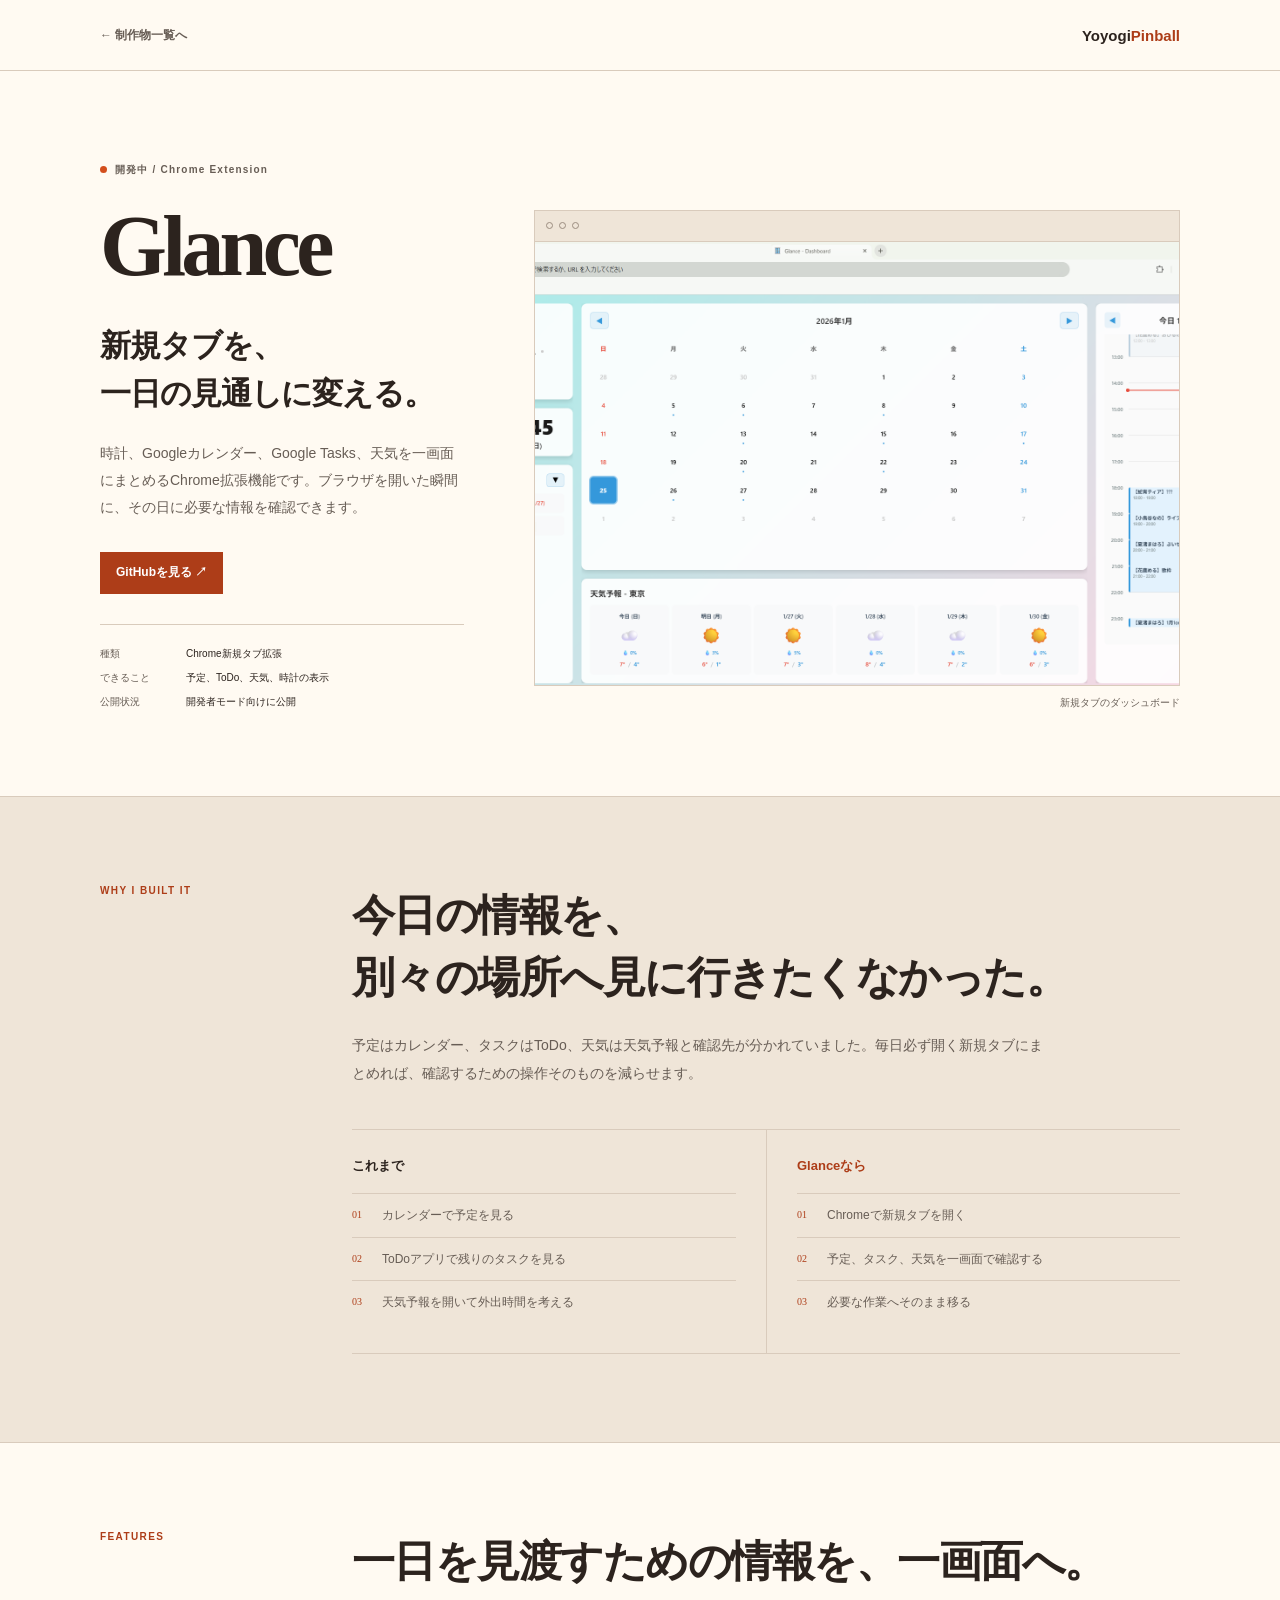
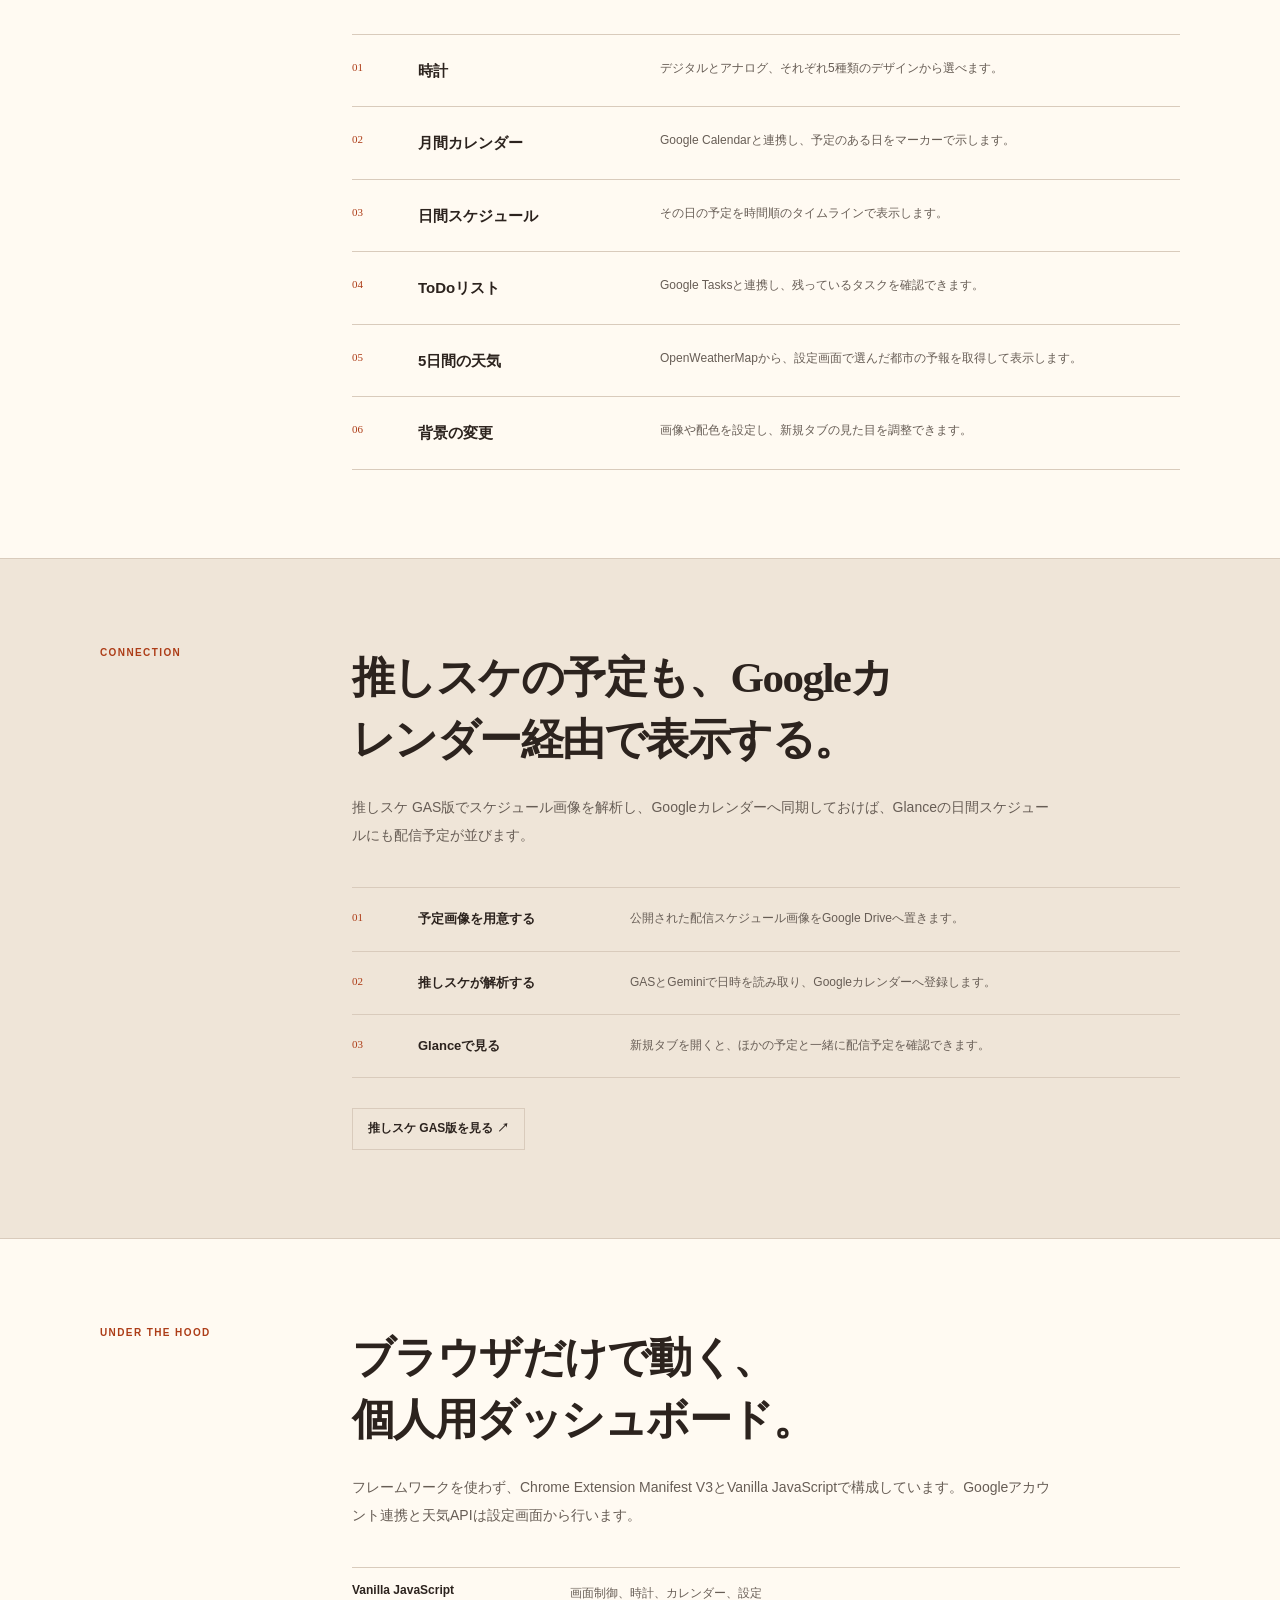
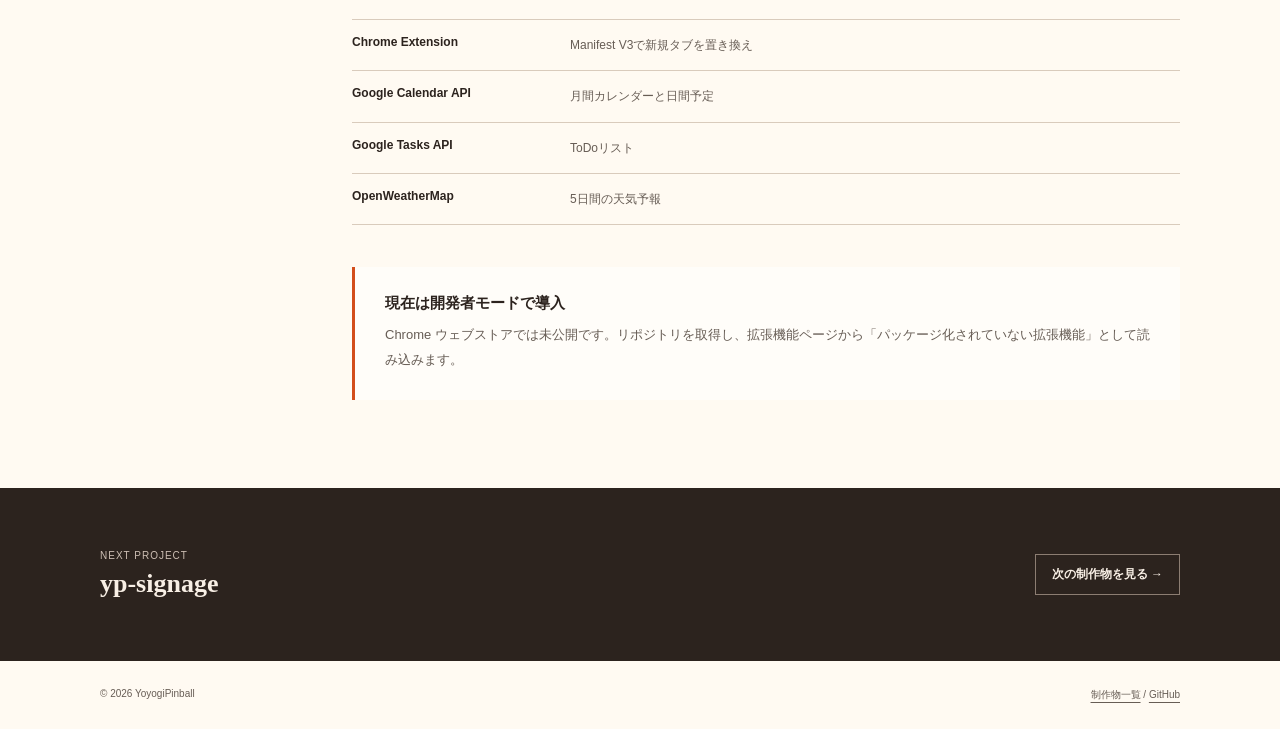
==== commit 1ba54029: "ポートフォリオ全ページを道具帖テーマへ統一 Co-Authored-By: Claude Opus 5 <noreply@anthropic.com>" ====
--- a/glance.html
+++ b/glance.html
@@ -1,215 +1,65 @@
 <!DOCTYPE html>
 <html lang="ja">
-
 <head>
     <meta charset="UTF-8">
     <meta name="viewport" content="width=device-width, initial-scale=1.0">
-    <title>Glance - Personal Dashboard Extension</title>
-    <script src="https://cdn.tailwindcss.com"></script>
-    <link href="https://fonts.googleapis.com/css2?family=Inter:wght@400;700;900&display=swap" rel="stylesheet">
-    <style>
-        body {
-            font-family: 'Inter', sans-serif;
-        }
+    <meta name="description" content="Chromeの新規タブに時計、予定、ToDo、天気をまとめる個人用ダッシュボード拡張、Glanceの制作記録。">
+    <title>Glance — YoyogiPinball</title>
+    <link rel="stylesheet" href="styles/project-detail.css">
+</head>
+<body>
+    <a class="skip" href="#main">本文へ移動</a>
+    <header class="site-header"><nav class="nav wrap" aria-label="ページナビゲーション"><a class="back-link" href="index.html">← 制作物一覧へ</a><a class="brand" href="index.html">Yoyogi<span>Pinball</span></a></nav></header>
 
-        .glass {
-            background: rgba(255, 255, 255, 0.05);
-            backdrop-filter: blur(10px);
-            border: 1px solid rgba(255, 255, 255, 0.1);
-        }
-    </style>
-</head>
+    <main id="main">
+        <section class="hero wrap">
+            <div class="hero-copy">
+                <p class="status status--dev">開発中 / Chrome Extension</p>
+                <h1>Glance</h1>
+                <h2 class="tagline"><span class="title-line">新規タブを、</span><span class="title-line">一日の見通しに変える。</span></h2>
+                <p class="hero-description">時計、Googleカレンダー、Google Tasks、天気を一画面にまとめるChrome拡張機能です。ブラウザを開いた瞬間に、その日に必要な情報を確認できます。</p>
+                <div class="actions"><a class="button button-primary" href="https://github.com/YoyogiPinball/Glance">GitHubを見る ↗</a></div>
+                <dl class="facts"><dt>種類</dt><dd>Chrome新規タブ拡張</dd><dt>できること</dt><dd>予定、ToDo、天気、時計の表示</dd><dt>公開状況</dt><dd>開発者モード向けに公開</dd></dl>
+            </div>
+            <div class="hero-shot"><div class="browser"><div class="browser-bar" aria-hidden="true"><span></span><span></span><span></span></div><a class="zoom-button" href="images/glance_dashboard_v2.png" data-image="images/glance_dashboard_v2.png" aria-label="Glanceのダッシュボードを拡大"><img src="images/glance_dashboard_v2.png" alt="時計、カレンダー、予定、天気を表示したGlanceのダッシュボード"></a></div><p class="image-note">新規タブのダッシュボード</p></div>
+        </section>
 
-<body class="bg-[#2c001e] text-gray-100 antialiased selection:bg-[#E95420] selection:text-white">
+        <section class="content-section sand-section" aria-labelledby="reason-title"><div class="section-grid wrap"><p class="section-label">Why I built it</p><div class="section-content">
+            <h2 id="reason-title"><span class="title-line">今日の情報を、</span><span class="title-line">別々の場所へ見に行きたくなかった。</span></h2>
+            <p class="section-intro">予定はカレンダー、タスクはToDo、天気は天気予報と確認先が分かれていました。毎日必ず開く新規タブにまとめれば、確認するための操作そのものを減らせます。</p>
+            <div class="comparison"><section class="comparison-block" aria-labelledby="before-title"><h3 id="before-title">これまで</h3><ol class="steps"><li>カレンダーで予定を見る</li><li>ToDoアプリで残りのタスクを見る</li><li>天気予報を開いて外出時間を考える</li></ol></section><section class="comparison-block after" aria-labelledby="after-title"><h3 id="after-title">Glanceなら</h3><ol class="steps"><li>Chromeで新規タブを開く</li><li>予定、タスク、天気を一画面で確認する</li><li>必要な作業へそのまま移る</li></ol></section></div>
+        </div></div></section>
 
-    <nav class="absolute top-0 left-0 w-full p-6 flex justify-between items-center z-50">
-        <a href="index.html" class="text-gray-400 hover:text-white transition flex items-center gap-2">
-            &larr; Back to Portfolio
-        </a>
-        <a href="https://github.com/YoyogiPinball/Glance" class="text-white font-bold text-lg">GitHub</a>
-    </nav>
+        <section class="content-section" aria-labelledby="features-title"><div class="section-grid wrap"><p class="section-label">Features</p><div class="section-content">
+            <h2 id="features-title">一日を見渡すための情報を、一画面へ。</h2>
+            <div class="feature-list">
+                <article class="feature"><span class="feature-no">01</span><h3>時計</h3><p>デジタルとアナログ、それぞれ5種類のデザインから選べます。</p></article>
+                <article class="feature"><span class="feature-no">02</span><h3>月間カレンダー</h3><p>Google Calendarと連携し、予定のある日をマーカーで示します。</p></article>
+                <article class="feature"><span class="feature-no">03</span><h3>日間スケジュール</h3><p>その日の予定を時間順のタイムラインで表示します。</p></article>
+                <article class="feature"><span class="feature-no">04</span><h3>ToDoリスト</h3><p>Google Tasksと連携し、残っているタスクを確認できます。</p></article>
+                <article class="feature"><span class="feature-no">05</span><h3>5日間の天気</h3><p>OpenWeatherMapから、設定画面で選んだ都市の予報を取得して表示します。</p></article>
+                <article class="feature"><span class="feature-no">06</span><h3>背景の変更</h3><p>画像や配色を設定し、新規タブの見た目を調整できます。</p></article>
+            </div>
+        </div></div></section>
 
-    <header
-        class="relative min-h-screen flex flex-col items-center justify-center text-center px-4 pt-20 overflow-hidden">
-        <div class="absolute top-0 left-1/2 -translate-x-1/2 w-full h-full max-w-6xl opacity-20 pointer-events-none">
-            <div class="absolute top-1/4 left-1/4 w-96 h-96 bg-[#E95420] rounded-full blur-[128px]"></div>
-            <div class="absolute bottom-1/4 right-1/4 w-96 h-96 bg-purple-600 rounded-full blur-[128px]"></div>
-        </div>
+        <section class="content-section sand-section" aria-labelledby="connection-title"><div class="section-grid wrap"><p class="section-label">Connection</p><div class="section-content">
+            <h2 id="connection-title">推しスケの予定も、Googleカレンダー経由で表示する。</h2>
+            <p class="section-intro">推しスケ GAS版でスケジュール画像を解析し、Googleカレンダーへ同期しておけば、Glanceの日間スケジュールにも配信予定が並びます。</p>
+            <ol class="process-list"><li><strong>予定画像を用意する</strong><span>公開された配信スケジュール画像をGoogle Driveへ置きます。</span></li><li><strong>推しスケが解析する</strong><span>GASとGeminiで日時を読み取り、Googleカレンダーへ登録します。</span></li><li><strong>Glanceで見る</strong><span>新規タブを開くと、ほかの予定と一緒に配信予定を確認できます。</span></li></ol>
+            <div class="actions"><a class="button" href="https://github.com/YoyogiPinball/oshi-sche">推しスケ GAS版を見る ↗</a></div>
+        </div></div></section>
 
-        <div class="relative z-10 max-w-4xl mx-auto">
-            <span
-                class="inline-block py-1 px-3 rounded-full bg-[#E95420]/20 border border-[#E95420]/30 text-[#E95420] text-sm mb-6">
-                Chrome Extension (In Development)
-            </span>
-            <h1
-                class="text-5xl md:text-7xl font-black tracking-tight mb-6 bg-clip-text text-transparent bg-gradient-to-r from-white to-gray-400">
-                Glance
-            </h1>
-            <p class="text-xl text-gray-400 mb-10 max-w-2xl mx-auto leading-relaxed">
-                新規タブを、あなた専用のダッシュボードへ。<br>
-                自身のスケジュール、天気、ToDo、そして「推したち」の配信予定を、<br>
-                ブラウザを開いた瞬間に把握する。
-            </p>
+        <section class="content-section" aria-labelledby="tech-title"><div class="section-grid wrap"><p class="section-label">Under the hood</p><div class="section-content">
+            <h2 id="tech-title">ブラウザだけで動く、個人用ダッシュボード。</h2>
+            <p class="section-intro">フレームワークを使わず、Chrome Extension Manifest V3とVanilla JavaScriptで構成しています。Googleアカウント連携と天気APIは設定画面から行います。</p>
+            <dl class="tech-list"><div><dt>Vanilla JavaScript</dt><dd>画面制御、時計、カレンダー、設定</dd></div><div><dt>Chrome Extension</dt><dd>Manifest V3で新規タブを置き換え</dd></div><div><dt>Google Calendar API</dt><dd>月間カレンダーと日間予定</dd></div><div><dt>Google Tasks API</dt><dd>ToDoリスト</dd></div><div><dt>OpenWeatherMap</dt><dd>5日間の天気予報</dd></div></dl>
+            <aside class="design-note"><h3>現在は開発者モードで導入</h3><p>Chrome ウェブストアでは未公開です。リポジトリを取得し、拡張機能ページから「パッケージ化されていない拡張機能」として読み込みます。</p></aside>
+        </div></div></section>
 
-            <div class="relative rounded-xl overflow-hidden shadow-2xl border border-gray-700 group cursor-pointer"
-                onclick="openModal('images/glance_dashboard_v2.png')">
-                <img src="images/glance_dashboard_v2.png" alt="Glance Dashboard Screenshot" class="w-full h-auto">
-                <div
-                    class="absolute inset-0 bg-gradient-to-t from-gray-900/80 to-transparent opacity-0 group-hover:opacity-100 transition duration-500 flex items-end justify-center pb-10">
-                    <span class="text-white font-medium">Click to Expand</span>
-                </div>
-            </div>
-        </div>
-    </header>
-
-    <section class="py-24">
-        <div class="max-w-6xl mx-auto px-4">
-            <h2 class="text-3xl font-bold text-center mb-16">All-in-One Features</h2>
-            <div class="grid grid-cols-1 md:grid-cols-3 gap-8">
-                <div class="glass p-8 rounded-2xl hover:bg-gray-800/50 transition">
-                    <div
-                        class="w-12 h-12 bg-yellow-500/20 text-yellow-400 rounded-lg flex items-center justify-center text-2xl mb-6">
-                        📅</div>
-                    <h3 class="text-xl font-bold mb-3">Calendar</h3>
-                    <p class="text-gray-400 text-sm leading-relaxed">
-                        Googleカレンダーと同期。月間ビューと日間タイムラインを同時に表示。また、当日の予定はポップアップで強調表示されます。
-                    </p>
-                </div>
-                <div class="glass p-8 rounded-2xl hover:bg-gray-800/50 transition">
-                    <div
-                        class="w-12 h-12 bg-[#E95420]/20 text-[#E95420] rounded-lg flex items-center justify-center text-2xl mb-6">
-                        ✅</div>
-                    <h3 class="text-xl font-bold mb-3">ToDo</h3>
-                    <p class="text-gray-400 text-sm leading-relaxed">
-                        Google ToDoと連携。タスクを確認可能。
-                    </p>
-                </div>
-                <div class="glass p-8 rounded-2xl hover:bg-gray-800/50 transition">
-                    <div
-                        class="w-12 h-12 bg-purple-500/20 text-purple-400 rounded-lg flex items-center justify-center text-2xl mb-6">
-                        🌤️</div>
-                    <h3 class="text-xl font-bold mb-3">Weather & Time</h3>
-                    <p class="text-gray-400 text-sm leading-relaxed">
-                        OpenWeatherMapによる正確な天気予報。時計はデジタル・アナログ、ドット絵フォントなど好みのデザインに着せ替え可能。
-                    </p>
-                </div>
-            </div>
-        </div>
-    </section>
-
-    <section class="py-24 bg-gray-800/50">
-        <div class="max-w-5xl mx-auto px-4">
-            <div class="grid grid-cols-1 md:grid-cols-2 gap-12 items-center">
-                <div>
-                    <h2 class="text-3xl font-bold mb-6 text-white">
-                        <a href="https://github.com/YoyogiPinball/oshi-sche" class="hover:underline"><span
-                                class="text-[#E95420]">推しスケ（GAS版）</span></a>との強力なシナジー
-                    </h2>
-                    <p class="text-gray-300 mb-6 leading-relaxed">
-                        自作ツールの <a href="https://github.com/YoyogiPinball/oshi-sche"
-                            class="text-[#E95420] hover:underline">推しスケ（GAS版）</a>
-                        で取得したVTuberの配信スケジュールをGoogleカレンダーに同期させれば、Glanceがそれを自動的に表示します。
-                    </p>
-                    <p class="text-gray-400 text-sm mb-6 leading-relaxed italic border-l-4 border-[#E95420] pl-4">
-                        推しの配信スケジュールを確認するには推しのスケジュール画像、チャンネル、Twitter(現:X）のアカウントの投稿、有志の非公式サイトなどを確認する手間がありました。<br>
-                        それをこのツールを使えばGoogleカレンダー1箇所の確認でOKに。
-                    </p>
-                    <ul class="space-y-4">
-                        <li class="flex items-start">
-                            <svg class="w-6 h-6 text-green-400 mr-3 mt-1" fill="none" stroke="currentColor"
-                                viewBox="0 0 24 24">
-                                <path stroke-linecap="round" stroke-linejoin="round" stroke-width="2"
-                                    d="M5 13l4 4L19 7"></path>
-                            </svg>
-                            <span class="text-gray-300">新規タブを開くだけで、推したちの配信スケジュールを即確認</span>
-                        </li>
-                    </ul>
-                </div>
-                <div class="bg-gray-900 p-8 rounded-2xl border border-gray-700 relative overflow-hidden">
-                    <div class="absolute top-0 right-0 w-32 h-32 bg-[#E95420]/10 rounded-full blur-3xl"></div>
-                    <h3 class="text-xl font-bold mb-4 text-white">Workflow</h3>
-                    <div class="space-y-6 relative z-10">
-                        <div class="flex items-center p-4 bg-gray-800 rounded-lg border border-gray-700">
-                            <div class="w-10 h-10 bg-[#5E2750] rounded flex items-center justify-center mr-4">📁</div>
-                            <div>
-                                <div class="text-sm text-gray-400">Step 1</div>
-                                <div class="font-bold">Cloud Upload (Google Drive)</div>
-                            </div>
-                        </div>
-                        <div class="flex justify-center text-gray-500 text-xs">⬇️ Image Analysis (GAS + Gemini) -> JSON
-                            -> Calendar</div>
-                        <div
-                            class="flex items-center p-4 bg-gray-800 rounded-lg border border-gray-700 ring-2 ring-[#E95420]">
-                            <div class="w-10 h-10 bg-[#E95420] rounded flex items-center justify-center mr-4">🗓️</div>
-                            <div>
-                                <div class="text-sm text-[#E95420]">Step 2</div>
-                                <div class="font-bold text-white">Glance (View GCal)</div>
-                            </div>
-                        </div>
-                    </div>
-                </div>
-            </div>
-        </div>
-    </section>
-
-    <footer class="py-12 text-center text-gray-600 border-t border-gray-800">
-        <p>&copy; 2026 YoyogiPinball. Built for Chrome.</p>
-        <div class="mt-4 space-x-4">
-            <a href="https://github.com/YoyogiPinball/Glance" class="hover:text-white transition">Repository</a>
-            <a href="index.html" class="hover:text-white transition">Portfolio Home</a>
-        </div>
-    </footer>
-
-
-    <!-- Image Modal -->
-    <div id="imageModal"
-        class="fixed inset-0 z-50 bg-black/90 hidden flex items-center justify-center p-4 backdrop-blur-sm transition-opacity duration-300 opacity-0"
-        onclick="closeModal()">
-        <div class="relative max-w-7xl max-h-screen w-full h-full flex items-center justify-center">
-            <img id="modalImage" src="" alt="Full view"
-                class="max-w-full max-h-full object-contain rounded shadow-2xl transform scale-95 transition-transform duration-300">
-            <button
-                class="absolute top-4 right-4 text-white hover:text-gray-300 z-50 bg-black/50 rounded-full p-2 transition">
-                <svg xmlns="http://www.w3.org/2000/svg" class="h-8 w-8" fill="none" viewBox="0 0 24 24"
-                    stroke="currentColor">
-                    <path stroke-linecap="round" stroke-linejoin="round" stroke-width="2" d="M6 18L18 6M6 6l12 12" />
-                </svg>
-            </button>
-        </div>
-    </div>
-
-    <script>
-        const modal = document.getElementById('imageModal');
-        const modalImg = document.getElementById('modalImage');
-
-        function openModal(src) {
-            modal.classList.remove('hidden');
-            setTimeout(() => {
-                modal.classList.remove('opacity-0');
-                modalImg.classList.remove('scale-95');
-                modalImg.classList.add('scale-100');
-            }, 10);
-            modalImg.src = src;
-            document.body.style.overflow = 'hidden';
-        }
-
-        function closeModal() {
-            modal.classList.add('opacity-0');
-            modalImg.classList.remove('scale-100');
-            modalImg.classList.add('scale-95');
-            setTimeout(() => {
-                modal.classList.add('hidden');
-                modalImg.src = '';
-                document.body.style.overflow = '';
-            }, 300);
-        }
-
-        document.addEventListener('keydown', function (event) {
-            if (event.key === "Escape") {
-                closeModal();
-            }
-        });
-    </script>
+        <section class="page-end"><div class="page-end-grid wrap"><div><p>NEXT PROJECT</p><h2>yp-signage</h2></div><a href="yp-signage.html">次の制作物を見る →</a></div></section>
+    </main>
+    <footer class="wrap"><span>© 2026 YoyogiPinball</span><span><a href="index.html">制作物一覧</a> / <a href="https://github.com/YoyogiPinball/Glance">GitHub</a></span></footer>
+    <dialog class="image-dialog" id="image-dialog" aria-label="スクリーンショット拡大表示"><div class="dialog-head"><button class="dialog-close" type="button" aria-label="拡大表示を閉じる">閉じる</button></div><img id="dialog-image" src="[data-uri]" alt=""></dialog>
+    <script src="scripts/image-dialog.js"></script>
 </body>
-
-</html>+</html>
--- a/styles/project-detail.css
+++ b/styles/project-detail.css
@@ -0,0 +1,396 @@
+:root {
+    --ink:#2c231e;
+    --sub:#675d55;
+    --paper:#fffaf2;
+    --white:#fffdf9;
+    --sand:#efe5d8;
+    --line:#d9cbbc;
+    --accent:#d34e1c;
+    --accent-dark:#ad3d18;
+    --green:#397148;
+}
+
+* { box-sizing:border-box; }
+
+html {
+    scroll-behavior:smooth;
+    scroll-padding-top:84px;
+}
+
+body {
+    margin:0;
+    color:var(--ink);
+    background:var(--paper);
+    font-family:"Hiragino Kaku Gothic ProN","Yu Gothic",Meiryo,sans-serif;
+    line-break:strict;
+    overflow-wrap:anywhere;
+}
+
+img { display:block; width:100%; }
+a { color:inherit; }
+button, a { -webkit-tap-highlight-color:transparent; }
+p { text-wrap:pretty; }
+h1, h2, h3 { text-wrap:balance; }
+
+.wrap {
+    width:min(1080px, calc(100% - 48px));
+    margin-inline:auto;
+}
+
+.skip {
+    position:absolute;
+    top:-60px;
+    left:16px;
+    z-index:100;
+    padding:10px 14px;
+    color:#fff;
+    background:var(--ink);
+}
+
+.skip:focus { top:12px; }
+
+.site-header {
+    position:sticky;
+    top:0;
+    z-index:20;
+    border-bottom:1px solid var(--line);
+    background:rgba(255,250,242,.96);
+}
+
+.nav {
+    display:flex;
+    min-height:70px;
+    align-items:center;
+    justify-content:space-between;
+    gap:28px;
+}
+
+.back-link, .brand {
+    font-size:12px;
+    font-weight:700;
+    text-decoration:none;
+}
+
+.back-link { color:var(--sub); }
+.back-link:hover { color:var(--ink); text-decoration:underline; text-underline-offset:5px; }
+.brand { font-size:15px; }
+.brand span { color:var(--accent-dark); }
+
+.hero {
+    display:grid;
+    grid-template-columns:minmax(300px,.72fr) minmax(0,1.28fr);
+    gap:70px;
+    align-items:end;
+    padding:92px 0 86px;
+}
+
+.status {
+    margin:0 0 22px;
+    color:var(--sub);
+    font-size:10px;
+    font-weight:700;
+    letter-spacing:.12em;
+}
+
+.status::before {
+    display:inline-block;
+    width:7px;
+    height:7px;
+    margin-right:8px;
+    border-radius:50%;
+    background:var(--green);
+    content:"";
+}
+
+.status--dev::before { background:var(--accent); }
+.status--private::before { background:var(--sub); }
+
+.hero h1 {
+    margin:0;
+    font-family:"Yu Mincho","Hiragino Mincho ProN",serif;
+    font-size:clamp(52px,8vw,86px);
+    font-weight:600;
+    line-height:1.1;
+    letter-spacing:-.055em;
+}
+
+.tagline {
+    margin:28px 0 0;
+    font-size:clamp(22px,3vw,31px);
+    line-height:1.55;
+    letter-spacing:-.035em;
+}
+
+.title-line { display:block; }
+
+.hero-description {
+    max-width:560px;
+    margin:22px 0 0;
+    color:var(--sub);
+    font-size:14px;
+    line-height:1.95;
+}
+
+.actions {
+    display:flex;
+    flex-wrap:wrap;
+    gap:10px;
+    margin-top:30px;
+}
+
+.button {
+    display:inline-flex;
+    min-height:42px;
+    align-items:center;
+    padding:9px 15px;
+    border:1px solid var(--line);
+    color:var(--ink);
+    background:transparent;
+    font-size:12px;
+    font-weight:700;
+    text-decoration:none;
+    transition:color .18s, background-color .18s, border-color .18s;
+}
+
+.button-primary { color:#fff; border-color:var(--accent-dark); background:var(--accent-dark); }
+.button:hover { border-color:var(--ink); }
+.button-primary:hover { color:var(--ink); background:transparent; }
+
+.facts {
+    display:grid;
+    grid-template-columns:72px 1fr;
+    gap:7px 14px;
+    margin:30px 0 0;
+    padding-top:20px;
+    border-top:1px solid var(--line);
+    font-size:10px;
+    line-height:1.7;
+}
+
+.facts dt { color:var(--sub); }
+.facts dd { margin:0; }
+
+.browser {
+    overflow:hidden;
+    border:1px solid var(--line);
+    background:var(--white);
+}
+
+.browser-bar {
+    display:flex;
+    gap:6px;
+    align-items:center;
+    height:31px;
+    padding:0 11px;
+    border-bottom:1px solid var(--line);
+    background:var(--sand);
+}
+
+.browser-bar span {
+    width:7px;
+    height:7px;
+    border:1px solid #9c8d80;
+    border-radius:50%;
+}
+
+.zoom-button {
+    display:block;
+    width:100%;
+    padding:0;
+    border:0;
+    color:inherit;
+    background:var(--white);
+    cursor:pointer;
+    text-decoration:none;
+}
+
+.hero-shot .zoom-button { aspect-ratio:16/11; }
+.hero-shot img { height:100%; object-fit:cover; object-position:top; }
+.hero-shot--portrait { width:min(100%,340px); justify-self:center; }
+.hero-shot--portrait .zoom-button { aspect-ratio:9/16; }
+.hero-shot--contain img { object-fit:contain; }
+.image-note { margin:10px 0 0; color:var(--sub); font-size:10px; text-align:right; }
+
+.content-section {
+    padding:88px 0;
+    border-top:1px solid var(--line);
+}
+
+.section-grid {
+    display:grid;
+    grid-template-columns:190px minmax(0,1fr);
+    gap:62px;
+}
+
+.section-label {
+    margin:0;
+    color:var(--accent-dark);
+    font-size:10px;
+    font-weight:700;
+    letter-spacing:.14em;
+    text-transform:uppercase;
+}
+
+.section-content > h2 {
+    max-width:760px;
+    margin:0;
+    font-family:"Yu Mincho","Hiragino Mincho ProN",serif;
+    font-size:clamp(29px,4vw,43px);
+    font-weight:600;
+    line-height:1.45;
+    letter-spacing:-.035em;
+}
+
+.section-intro {
+    max-width:700px;
+    margin:22px 0 0;
+    color:var(--sub);
+    font-size:14px;
+    line-height:2;
+}
+
+.comparison {
+    display:grid;
+    grid-template-columns:1fr 1fr;
+    gap:0;
+    margin-top:42px;
+    border-top:1px solid var(--line);
+    border-bottom:1px solid var(--line);
+}
+
+.comparison-block { padding:27px 30px 30px 0; }
+.comparison-block + .comparison-block { padding-right:0; padding-left:30px; border-left:1px solid var(--line); }
+.comparison-block h3 { margin:0 0 18px; font-size:13px; }
+.comparison-block.after h3 { color:var(--accent-dark); }
+.steps { margin:0; padding:0; list-style:none; counter-reset:step; }
+.steps li { position:relative; padding:11px 0 11px 30px; border-top:1px solid var(--line); color:var(--sub); font-size:12px; line-height:1.7; counter-increment:step; }
+.steps li::before { position:absolute; top:12px; left:0; color:var(--accent-dark); font:10px/1.7 Georgia,serif; content:counter(step, decimal-leading-zero); }
+
+.feature-list { margin-top:40px; border-top:1px solid var(--line); }
+.feature {
+    display:grid;
+    grid-template-columns:44px 220px 1fr;
+    gap:22px;
+    padding:23px 0;
+    border-bottom:1px solid var(--line);
+}
+.feature-no { color:var(--accent-dark); font:11px/1.7 Georgia,serif; }
+.feature h3 { margin:0; font-size:15px; line-height:1.7; }
+.feature p { margin:0; color:var(--sub); font-size:12px; line-height:1.8; }
+
+.sand-section { background:var(--sand); }
+.gallery { display:grid; grid-template-columns:1fr 1fr; gap:42px 28px; margin-top:42px; }
+.shot { margin:0; }
+.shot .zoom-button { aspect-ratio:16/11; }
+.shot img { height:100%; object-fit:cover; object-position:top; }
+.shot figcaption { margin-top:14px; }
+.shot strong { display:block; font-size:13px; }
+.shot p { margin:7px 0 0; color:var(--sub); font-size:11px; line-height:1.75; }
+.gallery--three { grid-template-columns:repeat(3,1fr); }
+.gallery--portrait { grid-template-columns:repeat(4,1fr); }
+.gallery--portrait .shot .zoom-button { aspect-ratio:9/16; }
+.gallery--contain img { object-fit:contain; }
+
+.design-note {
+    margin-top:42px;
+    padding:27px 30px;
+    border-left:3px solid var(--accent);
+    background:var(--white);
+}
+.design-note h3 { margin:0 0 10px; font-size:15px; }
+.design-note p { margin:0; color:var(--sub); font-size:13px; line-height:1.9; }
+
+.process-list { margin:38px 0 0; padding:0; border-top:1px solid var(--line); list-style:none; counter-reset:process; }
+.process-list li { display:grid; grid-template-columns:44px 190px 1fr; gap:22px; padding:20px 0; border-bottom:1px solid var(--line); counter-increment:process; }
+.process-list li::before { color:var(--accent-dark); font:11px/1.7 Georgia,serif; content:counter(process, decimal-leading-zero); }
+.process-list strong { font-size:13px; line-height:1.7; }
+.process-list span { color:var(--sub); font-size:12px; line-height:1.8; }
+
+.plain-list { margin:34px 0 0; padding:0; border-top:1px solid var(--line); list-style:none; }
+.plain-list li { padding:14px 0 14px 22px; border-bottom:1px solid var(--line); color:var(--sub); font-size:13px; line-height:1.8; }
+.plain-list li::before { display:inline-block; width:22px; margin-left:-22px; color:var(--accent-dark); content:"—"; }
+
+.tech-list { margin:38px 0 0; }
+.tech-list div { display:grid; grid-template-columns:190px 1fr; gap:28px; padding:15px 0; border-bottom:1px solid var(--line); }
+.tech-list div:first-child { border-top:1px solid var(--line); }
+.tech-list dt { font-size:12px; font-weight:700; }
+.tech-list dd { margin:0; color:var(--sub); font-size:12px; line-height:1.7; }
+
+.roadmap {
+    display:grid;
+    grid-template-columns:90px 1fr;
+    gap:28px;
+    margin-top:37px;
+    padding:23px 0;
+    border-top:1px solid var(--line);
+    border-bottom:1px solid var(--line);
+}
+.roadmap span { color:var(--sub); font-size:10px; font-weight:700; }
+.roadmap h3 { margin:0 0 8px; font-size:15px; }
+.roadmap p { margin:0; color:var(--sub); font-size:12px; line-height:1.8; }
+
+.page-end { padding:62px 0; color:#f8efe5; background:var(--ink); }
+.page-end-grid { display:grid; grid-template-columns:1fr auto; gap:40px; align-items:center; }
+.page-end p { margin:0 0 8px; color:#cdbfb4; font-size:10px; letter-spacing:.1em; }
+.page-end h2 { margin:0; font-family:"Yu Mincho","Hiragino Mincho ProN",serif; font-size:26px; font-weight:600; }
+.page-end a { padding:11px 16px; border:1px solid #8c7d72; font-size:12px; font-weight:700; text-decoration:none; }
+.page-end a:hover { color:var(--ink); background:var(--paper); }
+
+footer { display:flex; justify-content:space-between; gap:20px; padding:27px 0; color:var(--sub); font-size:10px; }
+footer a { text-underline-offset:4px; }
+
+.image-dialog {
+    width:min(1200px, calc(100% - 32px));
+    max-height:calc(100vh - 32px);
+    padding:0;
+    border:1px solid #6f655e;
+    background:var(--paper);
+}
+.image-dialog::backdrop { background:rgba(34,27,23,.88); }
+.dialog-head { display:flex; min-height:48px; align-items:center; justify-content:flex-end; padding:8px; border-bottom:1px solid var(--line); }
+.dialog-close { min-width:38px; min-height:32px; border:1px solid var(--line); color:var(--ink); background:transparent; cursor:pointer; }
+.dialog-close:hover { background:var(--sand); }
+.image-dialog img { max-height:calc(100vh - 98px); object-fit:contain; background:var(--white); }
+
+:focus-visible { outline:3px solid var(--accent-dark); outline-offset:4px; }
+/* 内側に描くとリングの隣接色がスクリーンショットそのものになり、画像次第で見えなくなる。
+   フォーカス中だけクリップを外し、紙色の余白の上にリングを出す */
+.browser:has(.zoom-button:focus-visible) { overflow:visible; }
+/* 濃色セクションでは反転させる。焦茶の背景に濃いオレンジだと 2.53:1 しか出ない */
+.page-end :focus-visible { outline-color:var(--paper); }
+
+@media (max-width:820px) {
+    .wrap { width:min(100% - 32px,1080px); }
+    .hero { grid-template-columns:1fr; gap:50px; padding:72px 0; }
+    .hero-copy { max-width:650px; }
+    .hero-shot { max-width:720px; }
+    .section-grid { grid-template-columns:1fr; gap:22px; }
+    .feature { grid-template-columns:36px 180px 1fr; }
+    .gallery--portrait { grid-template-columns:repeat(2,1fr); }
+}
+
+@media (max-width:620px) {
+    html { scroll-padding-top:72px; }
+    .nav { min-height:62px; }
+    .brand { font-size:13px; }
+    .title-line { display:inline; }
+    .comparison, .gallery { grid-template-columns:1fr; }
+    .comparison-block, .comparison-block + .comparison-block { padding:24px 0; border-left:0; }
+    .comparison-block + .comparison-block { border-top:1px solid var(--line); }
+    .feature { grid-template-columns:30px 1fr; gap:12px; }
+    .feature p { grid-column:2; }
+    .gallery--three, .gallery--portrait { grid-template-columns:1fr; }
+    .gallery--portrait .shot { max-width:320px; }
+    .process-list li { grid-template-columns:30px 1fr; gap:12px; }
+    .process-list li span { grid-column:2; }
+    .tech-list div { grid-template-columns:1fr; gap:7px; }
+    .roadmap { grid-template-columns:1fr; gap:10px; }
+    .page-end-grid { grid-template-columns:1fr; }
+    .page-end a { justify-self:start; }
+    footer { flex-direction:column; }
+}
+
+@media (prefers-reduced-motion:reduce) {
+    html { scroll-behavior:auto; }
+    .button { transition:none; }
+}
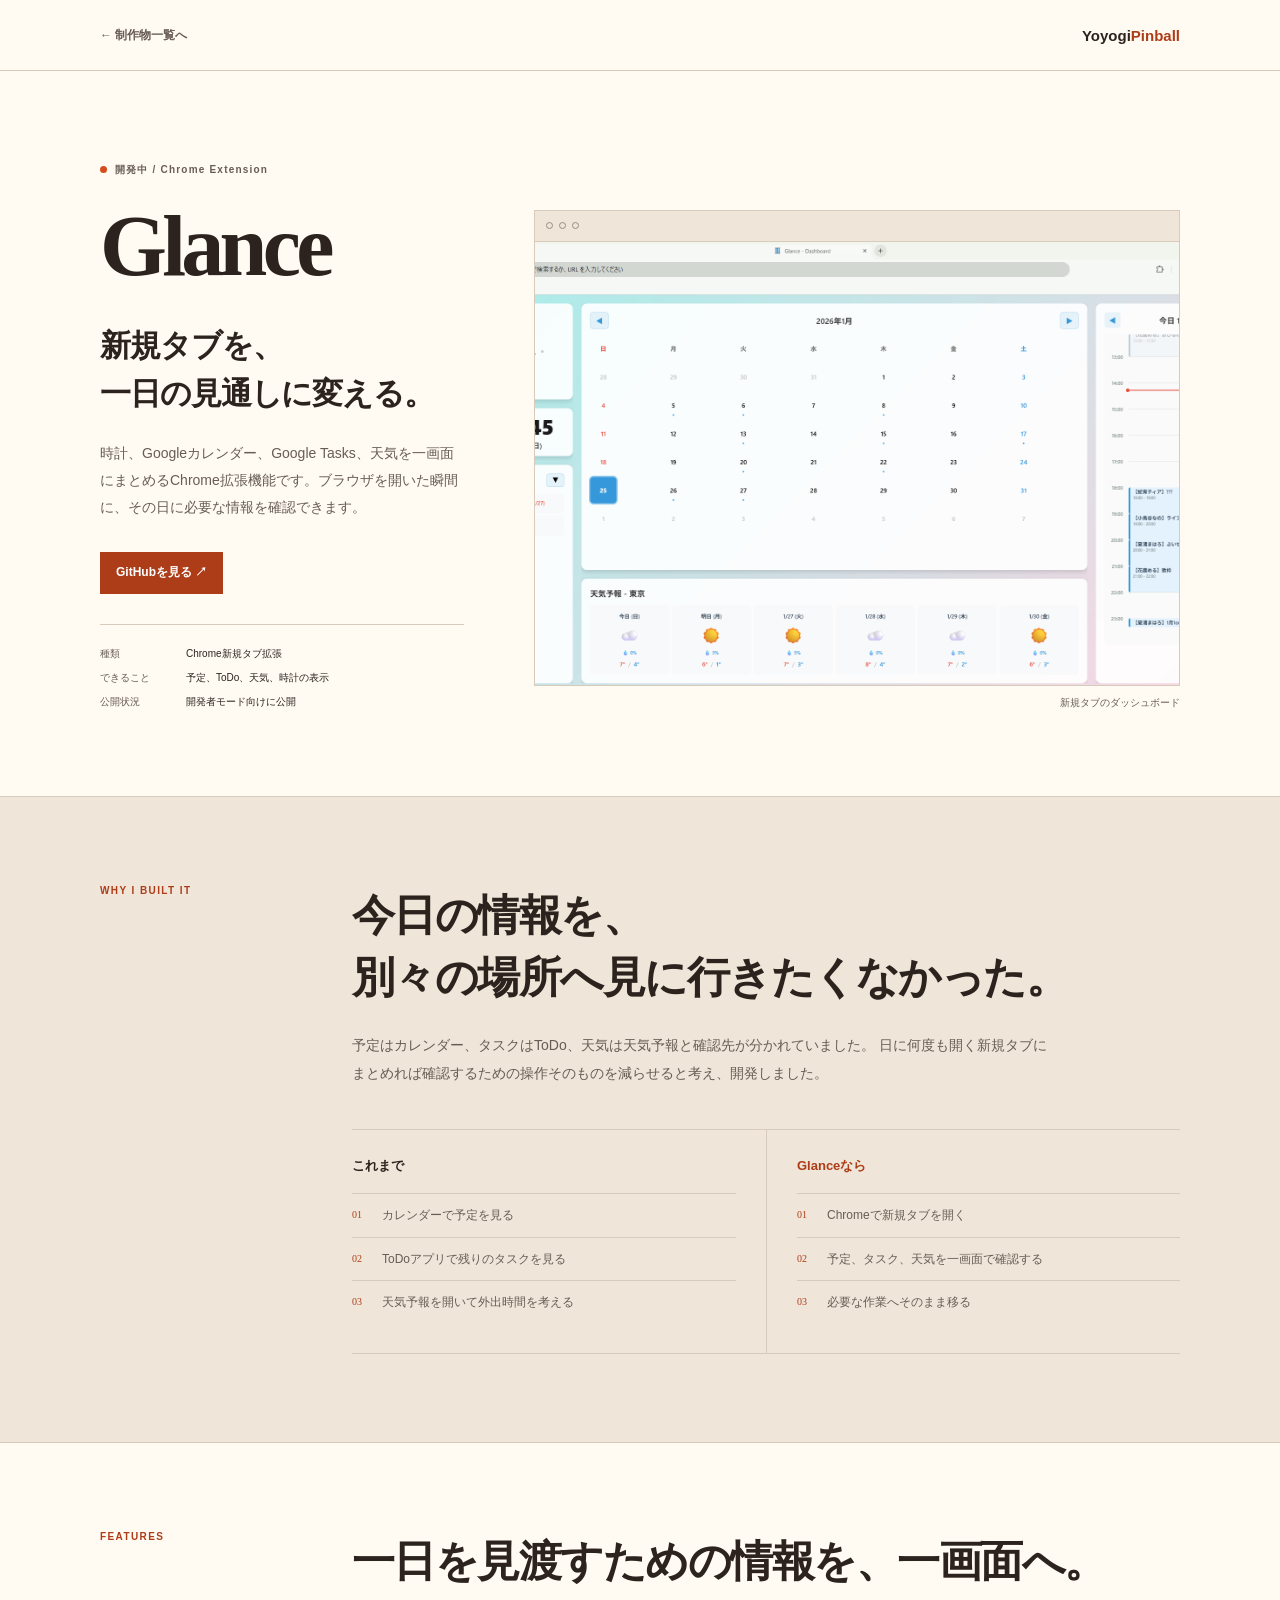
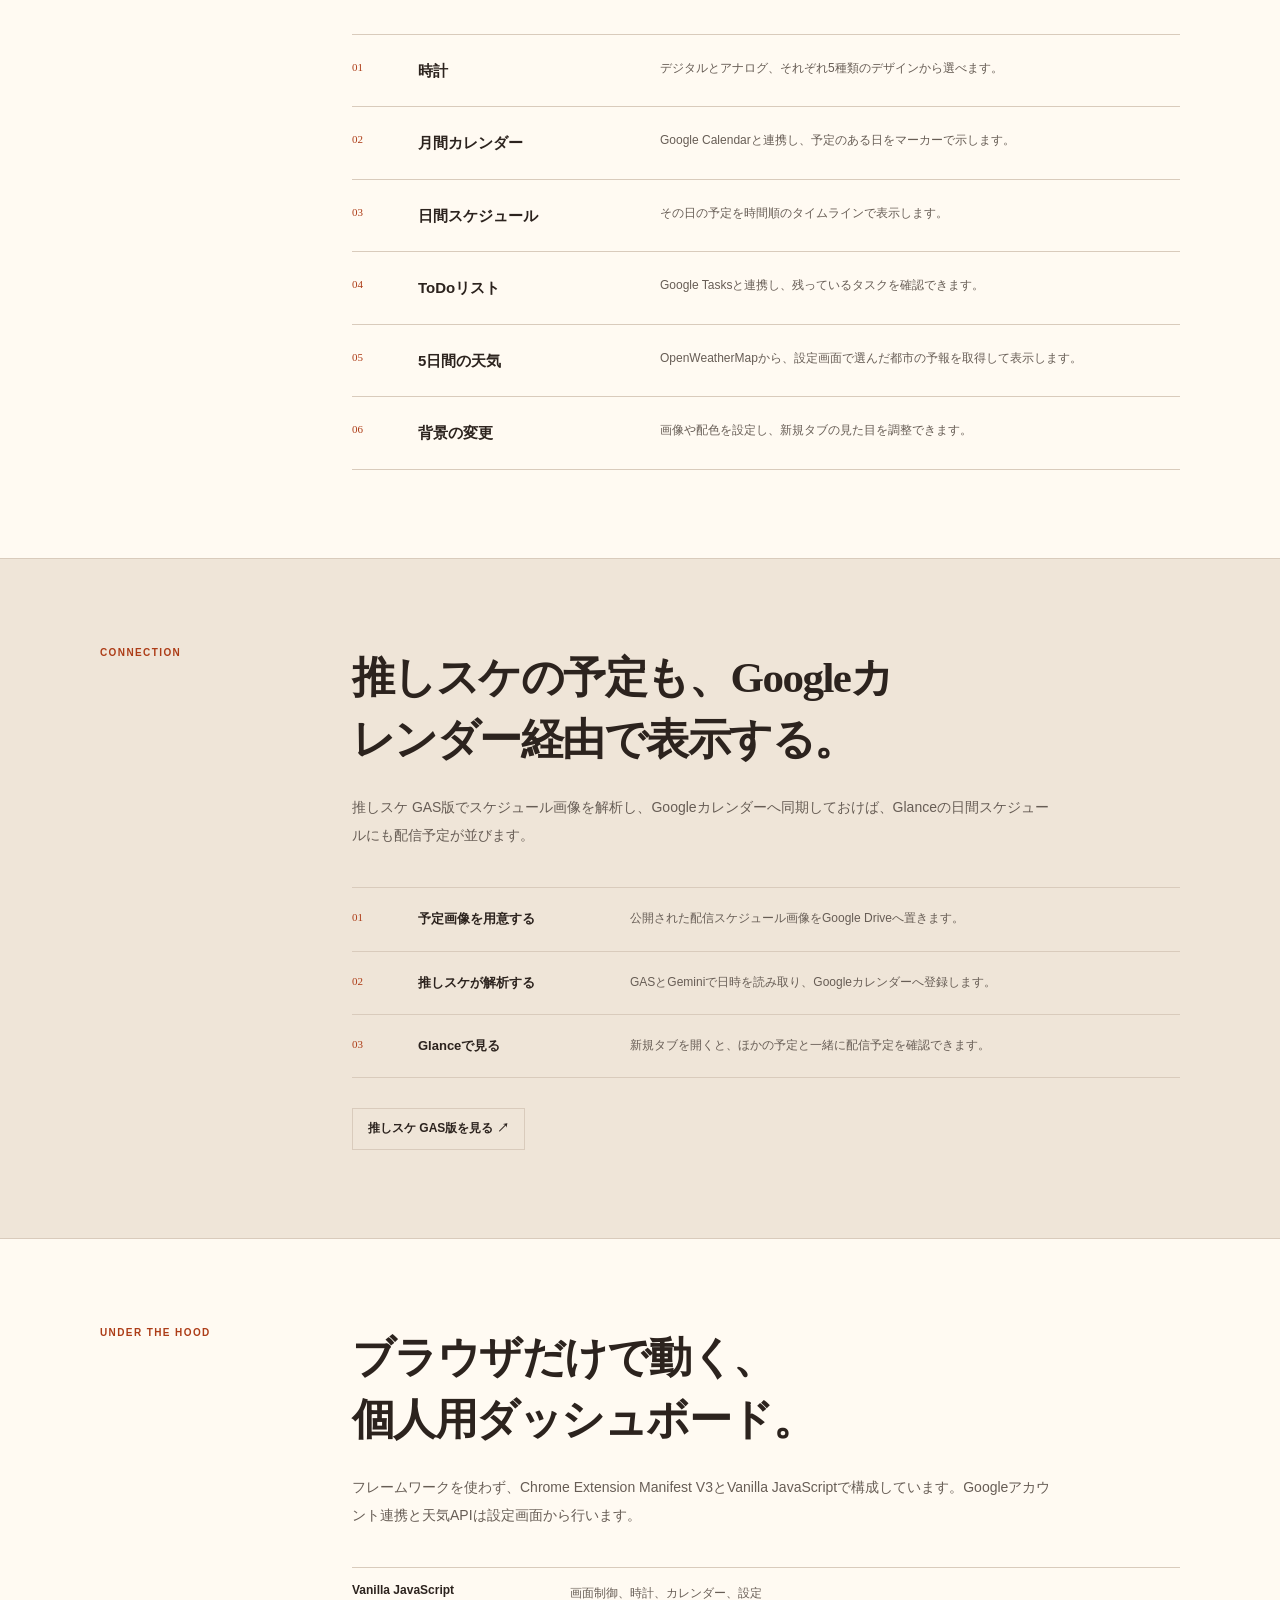
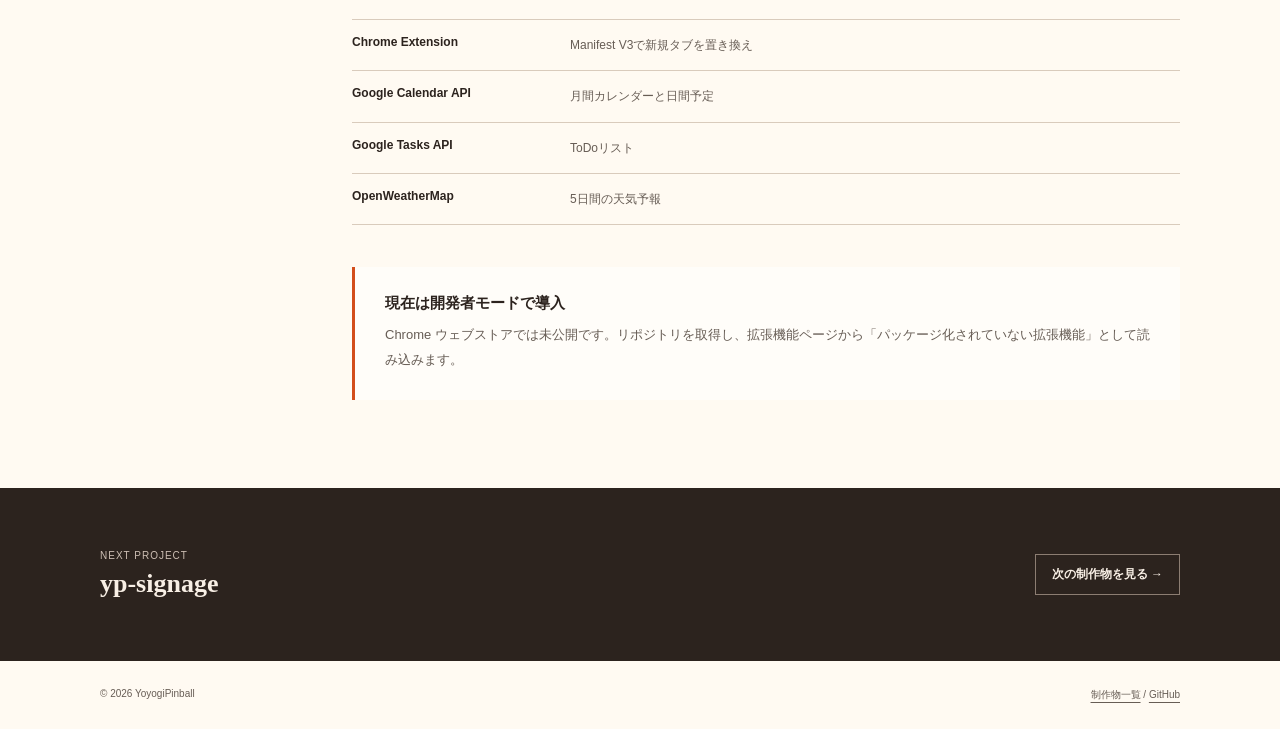
==== commit 95f8d117: "各ページの紹介文を本人の表現に全面見直し Co-Authored-By: Claude Opus 5 <noreply@anthropic.com>" ====
--- a/glance.html
+++ b/glance.html
@@ -26,7 +26,7 @@
 
         <section class="content-section sand-section" aria-labelledby="reason-title"><div class="section-grid wrap"><p class="section-label">Why I built it</p><div class="section-content">
             <h2 id="reason-title"><span class="title-line">今日の情報を、</span><span class="title-line">別々の場所へ見に行きたくなかった。</span></h2>
-            <p class="section-intro">予定はカレンダー、タスクはToDo、天気は天気予報と確認先が分かれていました。毎日必ず開く新規タブにまとめれば、確認するための操作そのものを減らせます。</p>
+            <p class="section-intro">予定はカレンダー、タスクはToDo、天気は天気予報と確認先が分かれていました。 日に何度も開く新規タブにまとめれば確認するための操作そのものを減らせると考え、開発しました。</p>
             <div class="comparison"><section class="comparison-block" aria-labelledby="before-title"><h3 id="before-title">これまで</h3><ol class="steps"><li>カレンダーで予定を見る</li><li>ToDoアプリで残りのタスクを見る</li><li>天気予報を開いて外出時間を考える</li></ol></section><section class="comparison-block after" aria-labelledby="after-title"><h3 id="after-title">Glanceなら</h3><ol class="steps"><li>Chromeで新規タブを開く</li><li>予定、タスク、天気を一画面で確認する</li><li>必要な作業へそのまま移る</li></ol></section></div>
         </div></div></section>
 
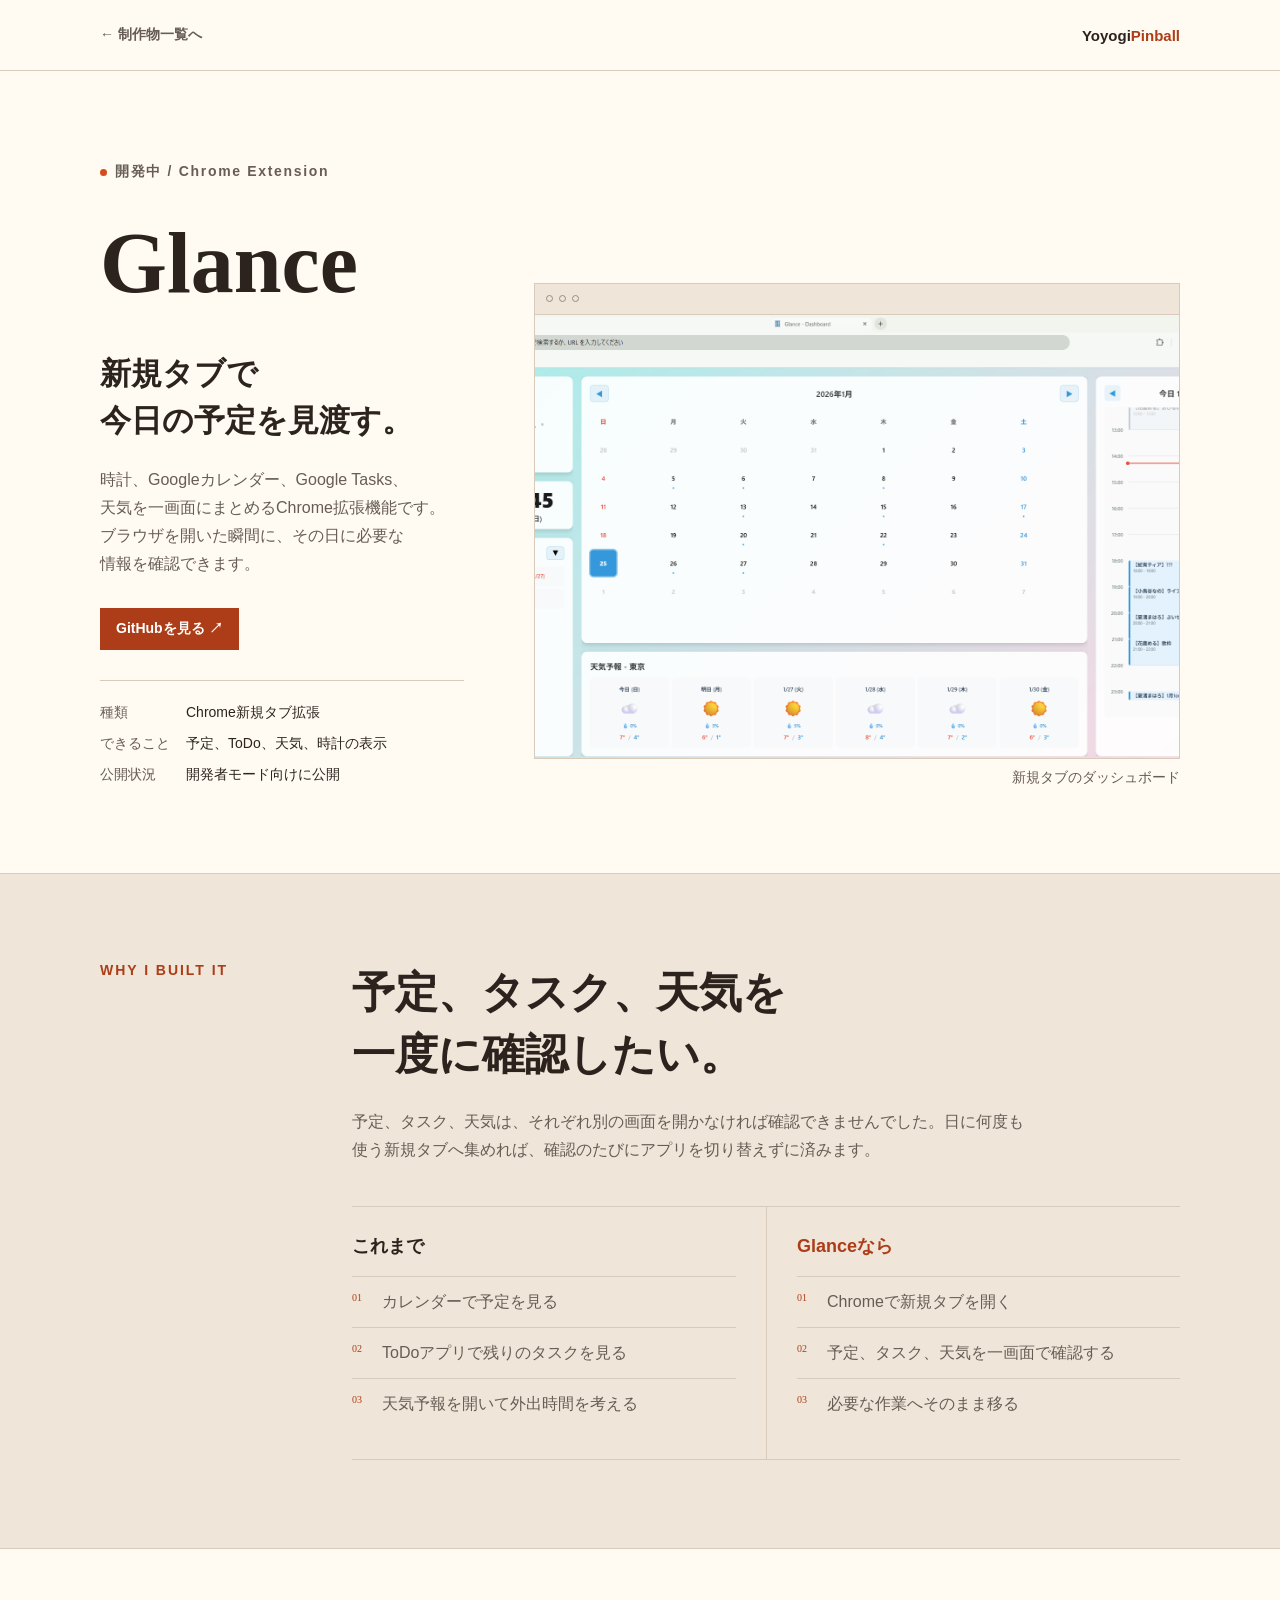
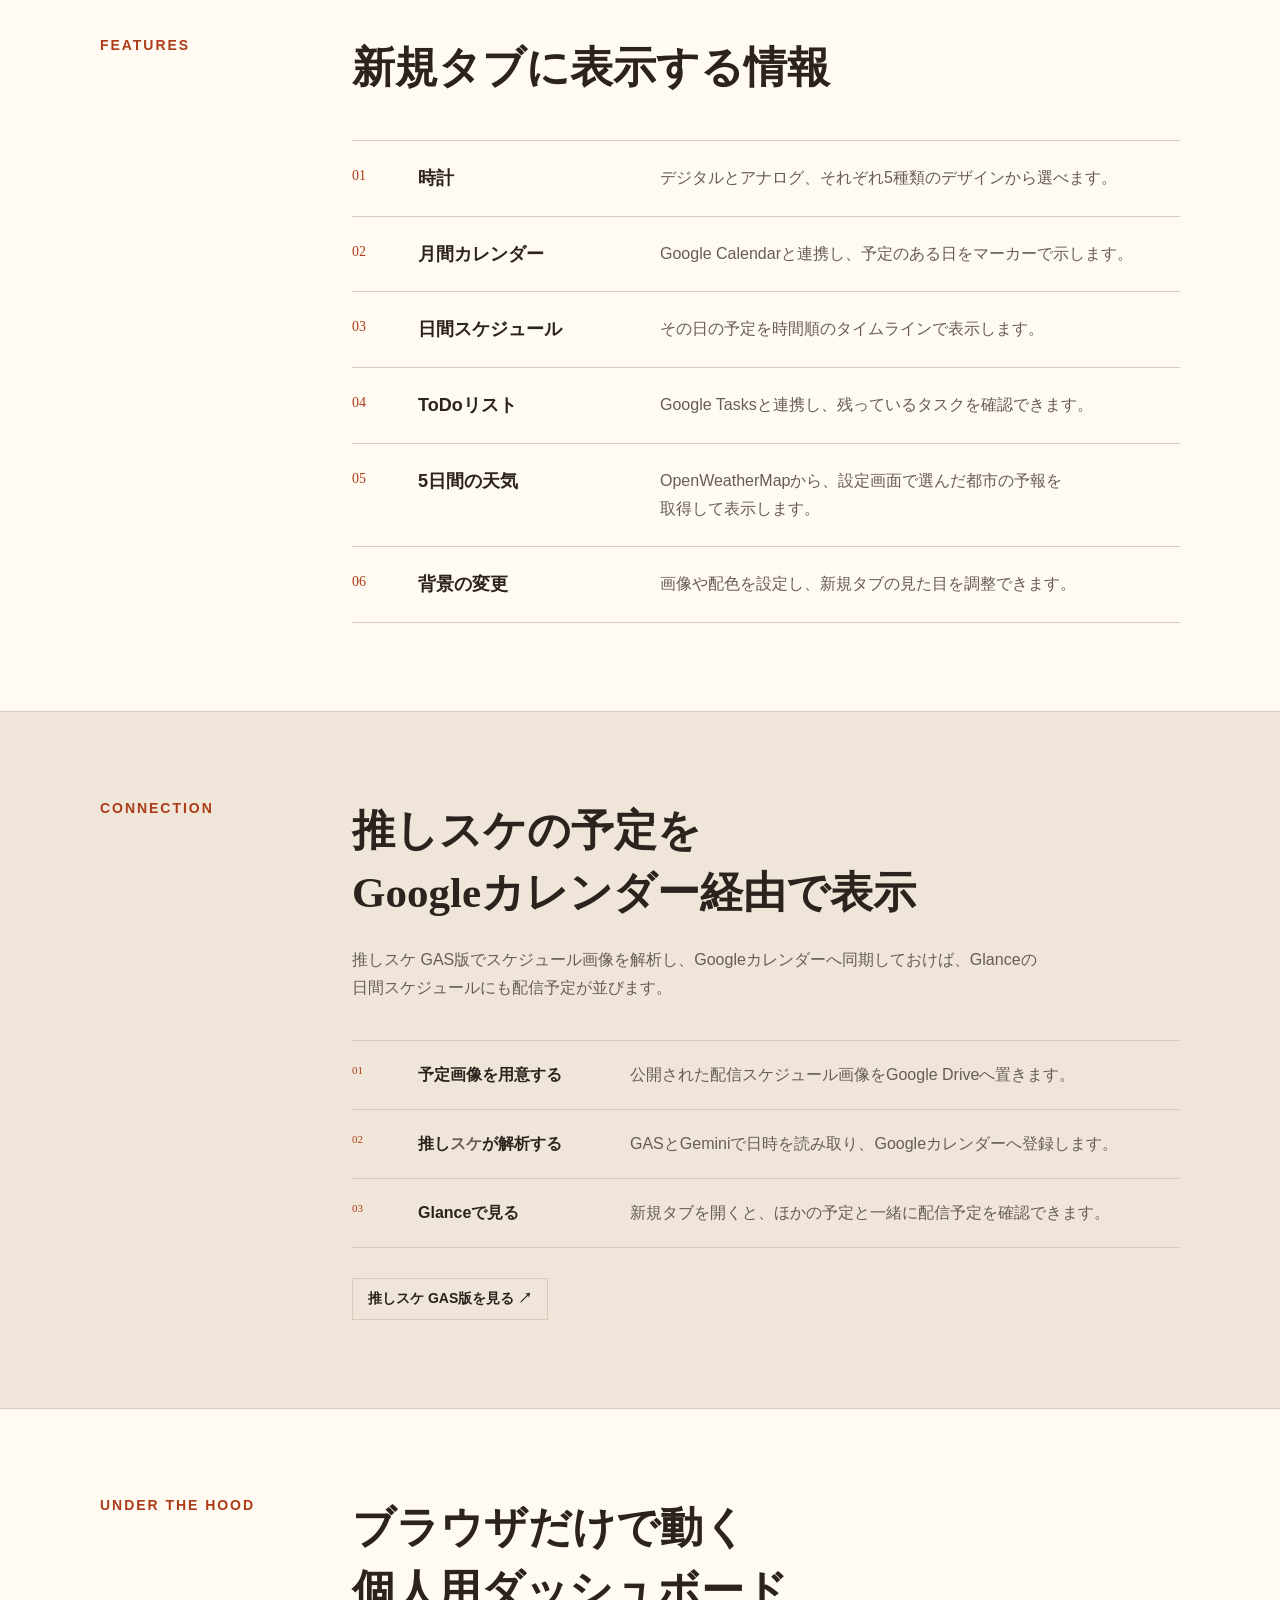
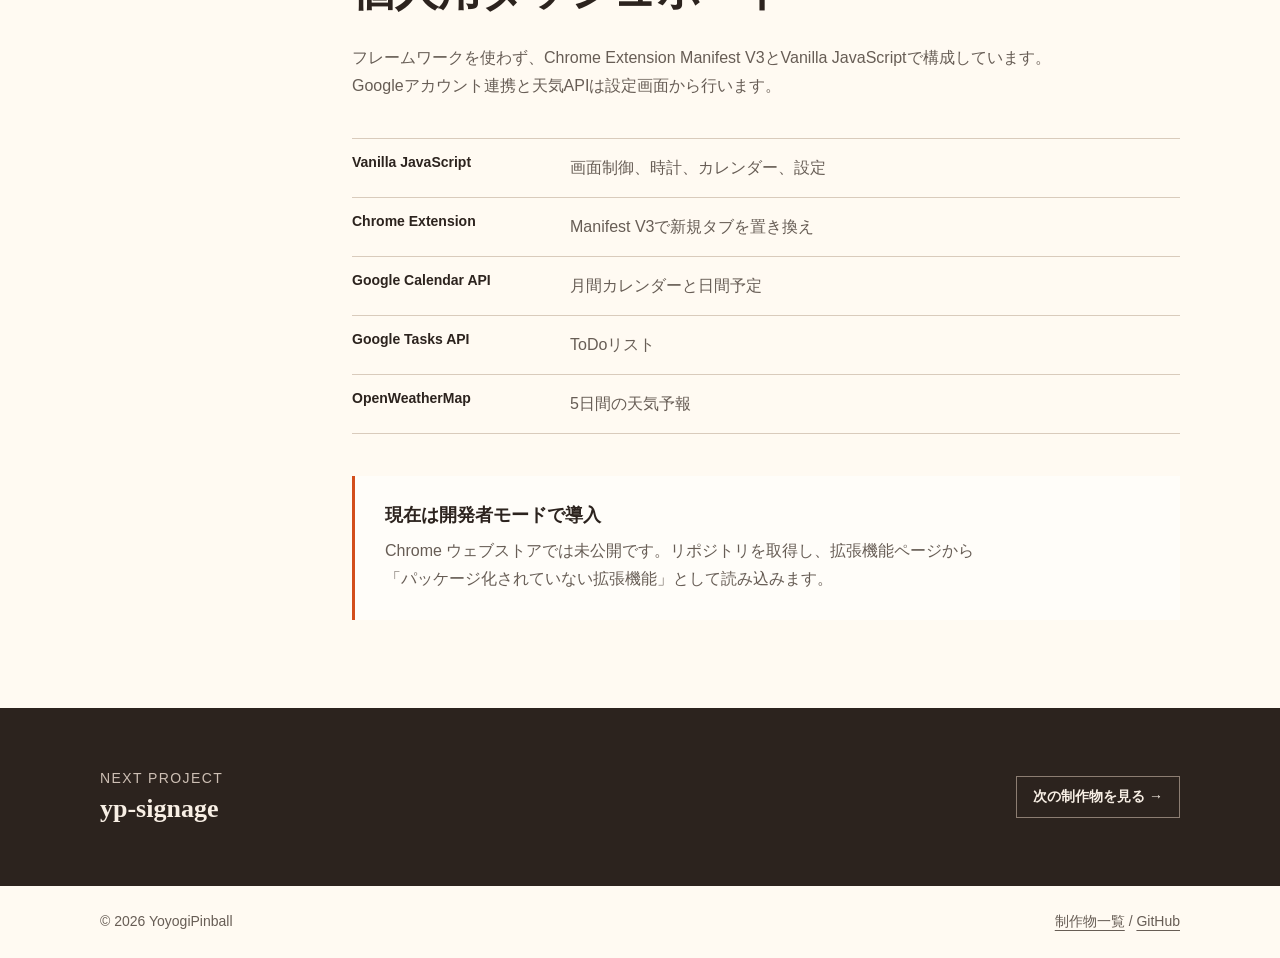
==== commit c0b89d97: "Add oshi-setlist and improve Japanese typography" ====
--- a/glance.html
+++ b/glance.html
@@ -16,7 +16,7 @@
             <div class="hero-copy">
                 <p class="status status--dev">開発中 / Chrome Extension</p>
                 <h1>Glance</h1>
-                <h2 class="tagline"><span class="title-line">新規タブを、</span><span class="title-line">一日の見通しに変える。</span></h2>
+                <h2 class="tagline"><span class="title-line">新規タブで</span><span class="title-line">今日の予定を見渡す。</span></h2>
                 <p class="hero-description">時計、Googleカレンダー、Google Tasks、天気を一画面にまとめるChrome拡張機能です。ブラウザを開いた瞬間に、その日に必要な情報を確認できます。</p>
                 <div class="actions"><a class="button button-primary" href="https://github.com/YoyogiPinball/Glance">GitHubを見る ↗</a></div>
                 <dl class="facts"><dt>種類</dt><dd>Chrome新規タブ拡張</dd><dt>できること</dt><dd>予定、ToDo、天気、時計の表示</dd><dt>公開状況</dt><dd>開発者モード向けに公開</dd></dl>
@@ -25,13 +25,13 @@
         </section>
 
         <section class="content-section sand-section" aria-labelledby="reason-title"><div class="section-grid wrap"><p class="section-label">Why I built it</p><div class="section-content">
-            <h2 id="reason-title"><span class="title-line">今日の情報を、</span><span class="title-line">別々の場所へ見に行きたくなかった。</span></h2>
-            <p class="section-intro">予定はカレンダー、タスクはToDo、天気は天気予報と確認先が分かれていました。 日に何度も開く新規タブにまとめれば確認するための操作そのものを減らせると考え、開発しました。</p>
+            <h2 id="reason-title"><span class="title-line">予定、タスク、天気を</span><span class="title-line">一度に確認したい。</span></h2>
+            <p class="section-intro">予定、タスク、天気は、それぞれ別の画面を開かなければ確認できませんでした。日に何度も使う新規タブへ集めれば、確認のたびにアプリを切り替えずに済みます。</p>
             <div class="comparison"><section class="comparison-block" aria-labelledby="before-title"><h3 id="before-title">これまで</h3><ol class="steps"><li>カレンダーで予定を見る</li><li>ToDoアプリで残りのタスクを見る</li><li>天気予報を開いて外出時間を考える</li></ol></section><section class="comparison-block after" aria-labelledby="after-title"><h3 id="after-title">Glanceなら</h3><ol class="steps"><li>Chromeで新規タブを開く</li><li>予定、タスク、天気を一画面で確認する</li><li>必要な作業へそのまま移る</li></ol></section></div>
         </div></div></section>
 
         <section class="content-section" aria-labelledby="features-title"><div class="section-grid wrap"><p class="section-label">Features</p><div class="section-content">
-            <h2 id="features-title">一日を見渡すための情報を、一画面へ。</h2>
+            <h2 id="features-title">新規タブに表示する情報</h2>
             <div class="feature-list">
                 <article class="feature"><span class="feature-no">01</span><h3>時計</h3><p>デジタルとアナログ、それぞれ5種類のデザインから選べます。</p></article>
                 <article class="feature"><span class="feature-no">02</span><h3>月間カレンダー</h3><p>Google Calendarと連携し、予定のある日をマーカーで示します。</p></article>
@@ -43,14 +43,14 @@
         </div></div></section>
 
         <section class="content-section sand-section" aria-labelledby="connection-title"><div class="section-grid wrap"><p class="section-label">Connection</p><div class="section-content">
-            <h2 id="connection-title">推しスケの予定も、Googleカレンダー経由で表示する。</h2>
+            <h2 id="connection-title">推しスケの予定をGoogleカレンダー経由で表示</h2>
             <p class="section-intro">推しスケ GAS版でスケジュール画像を解析し、Googleカレンダーへ同期しておけば、Glanceの日間スケジュールにも配信予定が並びます。</p>
             <ol class="process-list"><li><strong>予定画像を用意する</strong><span>公開された配信スケジュール画像をGoogle Driveへ置きます。</span></li><li><strong>推しスケが解析する</strong><span>GASとGeminiで日時を読み取り、Googleカレンダーへ登録します。</span></li><li><strong>Glanceで見る</strong><span>新規タブを開くと、ほかの予定と一緒に配信予定を確認できます。</span></li></ol>
             <div class="actions"><a class="button" href="https://github.com/YoyogiPinball/oshi-sche">推しスケ GAS版を見る ↗</a></div>
         </div></div></section>
 
         <section class="content-section" aria-labelledby="tech-title"><div class="section-grid wrap"><p class="section-label">Under the hood</p><div class="section-content">
-            <h2 id="tech-title">ブラウザだけで動く、個人用ダッシュボード。</h2>
+            <h2 id="tech-title">ブラウザだけで動く個人用ダッシュボード</h2>
             <p class="section-intro">フレームワークを使わず、Chrome Extension Manifest V3とVanilla JavaScriptで構成しています。Googleアカウント連携と天気APIは設定画面から行います。</p>
             <dl class="tech-list"><div><dt>Vanilla JavaScript</dt><dd>画面制御、時計、カレンダー、設定</dd></div><div><dt>Chrome Extension</dt><dd>Manifest V3で新規タブを置き換え</dd></div><div><dt>Google Calendar API</dt><dd>月間カレンダーと日間予定</dd></div><div><dt>Google Tasks API</dt><dd>ToDoリスト</dd></div><div><dt>OpenWeatherMap</dt><dd>5日間の天気予報</dd></div></dl>
             <aside class="design-note"><h3>現在は開発者モードで導入</h3><p>Chrome ウェブストアでは未公開です。リポジトリを取得し、拡張機能ページから「パッケージ化されていない拡張機能」として読み込みます。</p></aside>
@@ -61,5 +61,6 @@
     <footer class="wrap"><span>© 2026 YoyogiPinball</span><span><a href="index.html">制作物一覧</a> / <a href="https://github.com/YoyogiPinball/Glance">GitHub</a></span></footer>
     <dialog class="image-dialog" id="image-dialog" aria-label="スクリーンショット拡大表示"><div class="dialog-head"><button class="dialog-close" type="button" aria-label="拡大表示を閉じる">閉じる</button></div><img id="dialog-image" src="[data-uri]" alt=""></dialog>
     <script src="scripts/image-dialog.js"></script>
+    <script src="scripts/keep-kana.js" defer></script>
 </body>
 </html>
--- a/styles/project-detail.css
+++ b/styles/project-detail.css
@@ -8,6 +8,10 @@
     --accent:#d34e1c;
     --accent-dark:#ad3d18;
     --green:#397148;
+    --fs-body:16px;   /* 本文。デジタル庁デザインシステムの基準値 */
+    --fs-sub:14px;    /* ラベル・技術名・キャプション。これ未満は使わない */
+    --fs-h-sub:18px;  /* 本文より一段大きい小見出し */
+    --lh-body:1.75;   /* 本文の行間。DADS の本文用で最も広い値 */
 }
 
 * { box-sizing:border-box; }
@@ -23,14 +27,18 @@
     background:var(--paper);
     font-family:"Hiragino Kaku Gothic ProN","Yu Gothic",Meiryo,sans-serif;
     line-break:strict;
-    overflow-wrap:anywhere;
+    overflow-wrap:break-word;
 }
 
 img { display:block; width:100%; }
 a { color:inherit; }
 button, a { -webkit-tap-highlight-color:transparent; }
-p { text-wrap:pretty; }
-h1, h2, h3 { text-wrap:balance; }
+/* 改行: 文節で折り、カタカナ語などを途中で割らない。本文は最後の行を1〜2字にせず、見出しは行の長さをそろえる */
+p, li, dt, dd, figcaption { text-wrap:pretty; word-break:auto-phrase; }
+h1, h2, h3 { text-wrap:balance; word-break:auto-phrase; }
+.kana-word { word-break:keep-all; }
+/* 大見出しは製品名。文節の推定で割らせず、空白でだけ折る */
+.hero h1 { overflow-wrap:normal; word-break:keep-all; }
 
 .wrap {
     width:min(1080px, calc(100% - 48px));
@@ -66,7 +74,7 @@
 }
 
 .back-link, .brand {
-    font-size:12px;
+    font-size:var(--fs-sub);
     font-weight:700;
     text-decoration:none;
 }
@@ -87,7 +95,7 @@
 .status {
     margin:0 0 22px;
     color:var(--sub);
-    font-size:10px;
+    font-size:var(--fs-sub);
     font-weight:700;
     letter-spacing:.12em;
 }
@@ -110,26 +118,29 @@
     font-family:"Yu Mincho","Hiragino Mincho ProN",serif;
     font-size:clamp(52px,8vw,86px);
     font-weight:600;
-    line-height:1.1;
-    letter-spacing:-.055em;
+    line-height:1.4;
+    letter-spacing:0;
 }
 
 .tagline {
     margin:28px 0 0;
     font-size:clamp(22px,3vw,31px);
-    line-height:1.55;
-    letter-spacing:-.035em;
+    line-height:1.5;
+    letter-spacing:0;
 }
 
 .title-line { display:block; }
+.word-keep { white-space:nowrap; }
 
 .hero-description {
     max-width:560px;
     margin:22px 0 0;
     color:var(--sub);
-    font-size:14px;
-    line-height:1.95;
-}
+    font-size:var(--fs-body);
+    line-height:var(--lh-body);
+}
+
+.hero-description + .hero-description { margin-top:.35em; }
 
 .actions {
     display:flex;
@@ -146,7 +157,7 @@
     border:1px solid var(--line);
     color:var(--ink);
     background:transparent;
-    font-size:12px;
+    font-size:var(--fs-sub);
     font-weight:700;
     text-decoration:none;
     transition:color .18s, background-color .18s, border-color .18s;
@@ -163,7 +174,7 @@
     margin:30px 0 0;
     padding-top:20px;
     border-top:1px solid var(--line);
-    font-size:10px;
+    font-size:var(--fs-sub);
     line-height:1.7;
 }
 
@@ -209,7 +220,7 @@
 .hero-shot--portrait { width:min(100%,340px); justify-self:center; }
 .hero-shot--portrait .zoom-button { aspect-ratio:9/16; }
 .hero-shot--contain img { object-fit:contain; }
-.image-note { margin:10px 0 0; color:var(--sub); font-size:10px; text-align:right; }
+.image-note { margin:10px 0 0; color:var(--sub); font-size:var(--fs-sub); text-align:right; }
 
 .content-section {
     padding:88px 0;
@@ -225,7 +236,7 @@
 .section-label {
     margin:0;
     color:var(--accent-dark);
-    font-size:10px;
+    font-size:var(--fs-sub);
     font-weight:700;
     letter-spacing:.14em;
     text-transform:uppercase;
@@ -238,15 +249,15 @@
     font-size:clamp(29px,4vw,43px);
     font-weight:600;
     line-height:1.45;
-    letter-spacing:-.035em;
+    letter-spacing:0;
 }
 
 .section-intro {
     max-width:700px;
     margin:22px 0 0;
     color:var(--sub);
-    font-size:14px;
-    line-height:2;
+    font-size:var(--fs-body);
+    line-height:var(--lh-body);
 }
 
 .comparison {
@@ -260,10 +271,10 @@
 
 .comparison-block { padding:27px 30px 30px 0; }
 .comparison-block + .comparison-block { padding-right:0; padding-left:30px; border-left:1px solid var(--line); }
-.comparison-block h3 { margin:0 0 18px; font-size:13px; }
+.comparison-block h3 { margin:0 0 18px; font-size:var(--fs-h-sub); }
 .comparison-block.after h3 { color:var(--accent-dark); }
 .steps { margin:0; padding:0; list-style:none; counter-reset:step; }
-.steps li { position:relative; padding:11px 0 11px 30px; border-top:1px solid var(--line); color:var(--sub); font-size:12px; line-height:1.7; counter-increment:step; }
+.steps li { position:relative; padding:11px 0 11px 30px; border-top:1px solid var(--line); color:var(--sub); font-size:var(--fs-body); line-height:var(--lh-body); counter-increment:step; }
 .steps li::before { position:absolute; top:12px; left:0; color:var(--accent-dark); font:10px/1.7 Georgia,serif; content:counter(step, decimal-leading-zero); }
 
 .feature-list { margin-top:40px; border-top:1px solid var(--line); }
@@ -274,9 +285,9 @@
     padding:23px 0;
     border-bottom:1px solid var(--line);
 }
-.feature-no { color:var(--accent-dark); font:11px/1.7 Georgia,serif; }
-.feature h3 { margin:0; font-size:15px; line-height:1.7; }
-.feature p { margin:0; color:var(--sub); font-size:12px; line-height:1.8; }
+.feature-no { color:var(--accent-dark); font:14px/1.7 Georgia,serif; }
+.feature h3 { margin:0; font-size:var(--fs-h-sub); line-height:1.6; }
+.feature p { margin:0; color:var(--sub); font-size:var(--fs-body); line-height:var(--lh-body); }
 
 .sand-section { background:var(--sand); }
 .gallery { display:grid; grid-template-columns:1fr 1fr; gap:42px 28px; margin-top:42px; }
@@ -284,8 +295,8 @@
 .shot .zoom-button { aspect-ratio:16/11; }
 .shot img { height:100%; object-fit:cover; object-position:top; }
 .shot figcaption { margin-top:14px; }
-.shot strong { display:block; font-size:13px; }
-.shot p { margin:7px 0 0; color:var(--sub); font-size:11px; line-height:1.75; }
+.shot strong { display:block; font-size:var(--fs-body); }
+.shot p { margin:7px 0 0; color:var(--sub); font-size:var(--fs-sub); line-height:1.75; }
 .gallery--three { grid-template-columns:repeat(3,1fr); }
 .gallery--portrait { grid-template-columns:repeat(4,1fr); }
 .gallery--portrait .shot .zoom-button { aspect-ratio:9/16; }
@@ -297,24 +308,25 @@
     border-left:3px solid var(--accent);
     background:var(--white);
 }
-.design-note h3 { margin:0 0 10px; font-size:15px; }
-.design-note p { margin:0; color:var(--sub); font-size:13px; line-height:1.9; }
+.design-note h3 { margin:0 0 10px; font-size:var(--fs-h-sub); }
+.design-note p { margin:0; color:var(--sub); font-size:var(--fs-body); line-height:var(--lh-body); }
+.design-note p + p { margin-top:.65em; }
 
 .process-list { margin:38px 0 0; padding:0; border-top:1px solid var(--line); list-style:none; counter-reset:process; }
 .process-list li { display:grid; grid-template-columns:44px 190px 1fr; gap:22px; padding:20px 0; border-bottom:1px solid var(--line); counter-increment:process; }
 .process-list li::before { color:var(--accent-dark); font:11px/1.7 Georgia,serif; content:counter(process, decimal-leading-zero); }
-.process-list strong { font-size:13px; line-height:1.7; }
-.process-list span { color:var(--sub); font-size:12px; line-height:1.8; }
+.process-list strong { font-size:var(--fs-body); line-height:1.7; }
+.process-list span { color:var(--sub); font-size:var(--fs-body); line-height:var(--lh-body); }
 
 .plain-list { margin:34px 0 0; padding:0; border-top:1px solid var(--line); list-style:none; }
-.plain-list li { padding:14px 0 14px 22px; border-bottom:1px solid var(--line); color:var(--sub); font-size:13px; line-height:1.8; }
+.plain-list li { padding:14px 0 14px 22px; border-bottom:1px solid var(--line); color:var(--sub); font-size:var(--fs-body); line-height:var(--lh-body); }
 .plain-list li::before { display:inline-block; width:22px; margin-left:-22px; color:var(--accent-dark); content:"—"; }
 
 .tech-list { margin:38px 0 0; }
 .tech-list div { display:grid; grid-template-columns:190px 1fr; gap:28px; padding:15px 0; border-bottom:1px solid var(--line); }
 .tech-list div:first-child { border-top:1px solid var(--line); }
-.tech-list dt { font-size:12px; font-weight:700; }
-.tech-list dd { margin:0; color:var(--sub); font-size:12px; line-height:1.7; }
+.tech-list dt { font-size:var(--fs-sub); font-weight:700; }
+.tech-list dd { margin:0; color:var(--sub); font-size:var(--fs-body); line-height:var(--lh-body); }
 
 .roadmap {
     display:grid;
@@ -325,18 +337,18 @@
     border-top:1px solid var(--line);
     border-bottom:1px solid var(--line);
 }
-.roadmap span { color:var(--sub); font-size:10px; font-weight:700; }
-.roadmap h3 { margin:0 0 8px; font-size:15px; }
-.roadmap p { margin:0; color:var(--sub); font-size:12px; line-height:1.8; }
+.roadmap span { color:var(--sub); font-size:var(--fs-sub); font-weight:700; }
+.roadmap h3 { margin:0 0 8px; font-size:var(--fs-h-sub); }
+.roadmap p { margin:0; color:var(--sub); font-size:var(--fs-body); line-height:var(--lh-body); }
 
 .page-end { padding:62px 0; color:#f8efe5; background:var(--ink); }
 .page-end-grid { display:grid; grid-template-columns:1fr auto; gap:40px; align-items:center; }
-.page-end p { margin:0 0 8px; color:#cdbfb4; font-size:10px; letter-spacing:.1em; }
+.page-end p { margin:0 0 8px; color:#cdbfb4; font-size:var(--fs-sub); letter-spacing:.1em; }
 .page-end h2 { margin:0; font-family:"Yu Mincho","Hiragino Mincho ProN",serif; font-size:26px; font-weight:600; }
-.page-end a { padding:11px 16px; border:1px solid #8c7d72; font-size:12px; font-weight:700; text-decoration:none; }
+.page-end a { padding:11px 16px; border:1px solid #8c7d72; font-size:var(--fs-sub); font-weight:700; text-decoration:none; }
 .page-end a:hover { color:var(--ink); background:var(--paper); }
 
-footer { display:flex; justify-content:space-between; gap:20px; padding:27px 0; color:var(--sub); font-size:10px; }
+footer { display:flex; justify-content:space-between; gap:20px; padding:27px 0; color:var(--sub); font-size:var(--fs-sub); }
 footer a { text-underline-offset:4px; }
 
 .image-dialog {
@@ -372,7 +384,7 @@
 @media (max-width:620px) {
     html { scroll-padding-top:72px; }
     .nav { min-height:62px; }
-    .brand { font-size:13px; }
+    .brand { font-size:var(--fs-sub); }
     .title-line { display:inline; }
     .comparison, .gallery { grid-template-columns:1fr; }
     .comparison-block, .comparison-block + .comparison-block { padding:24px 0; border-left:0; }
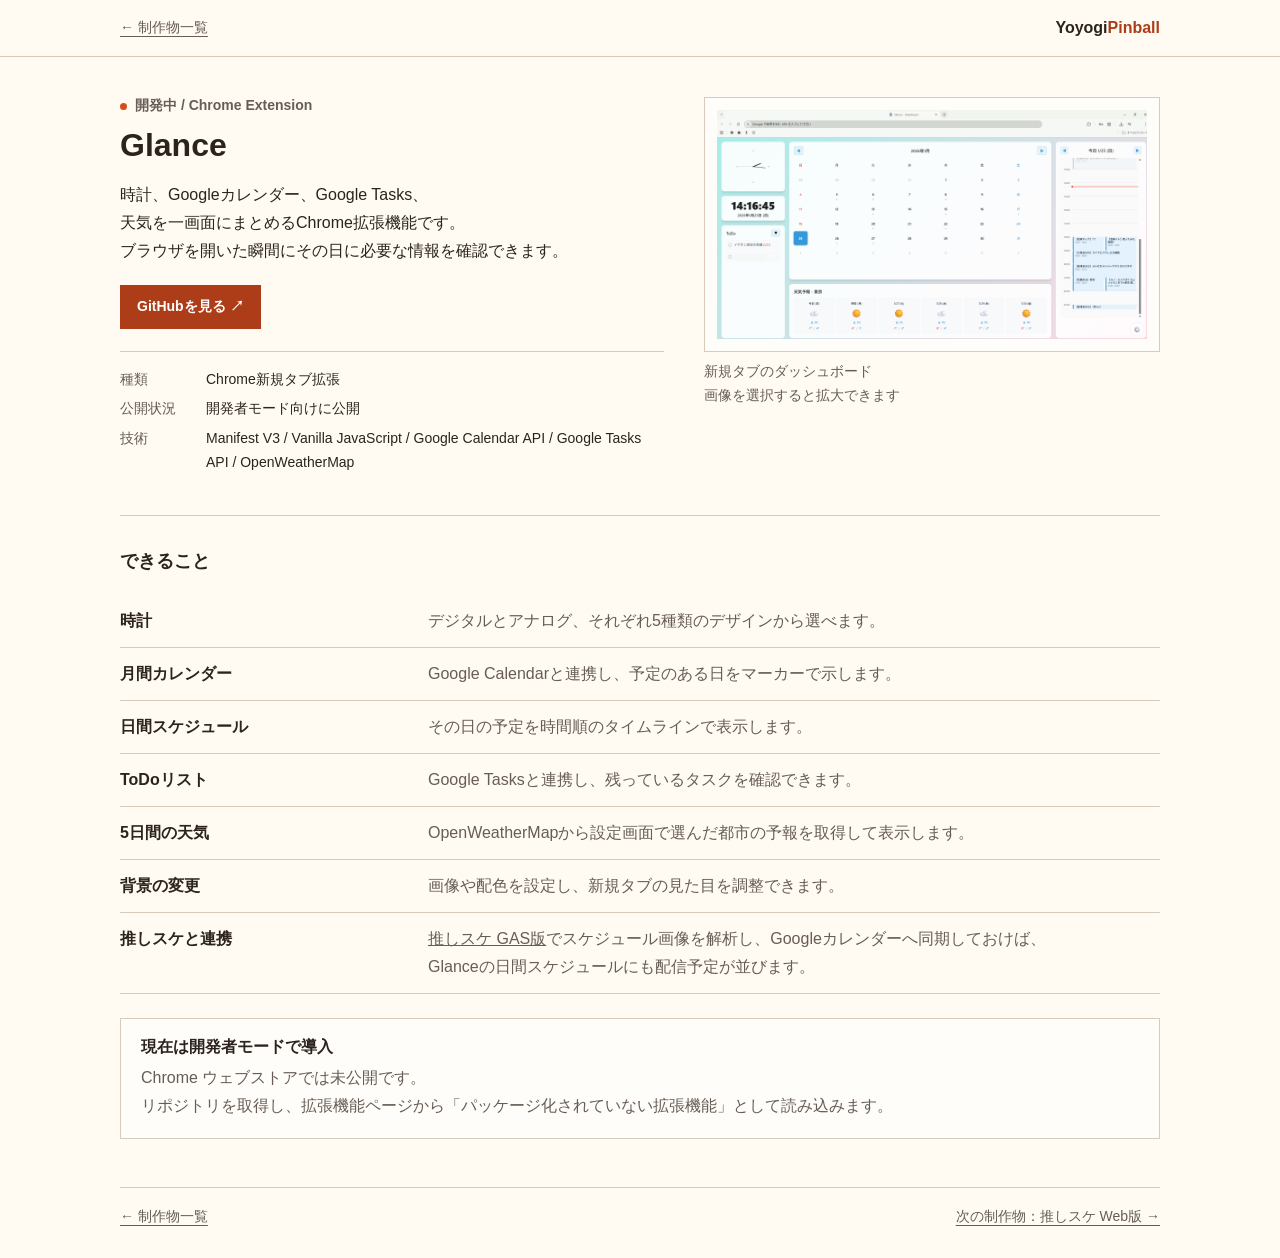
==== commit 5988d43f: "全ページを簡素な構成にし、連絡先を冒頭へまとめる Co-Authored-By: Claude Opus 5.5 <noreply@anthropic.com>" ====
--- a/glance.html
+++ b/glance.html
@@ -9,56 +9,36 @@
 </head>
 <body>
     <a class="skip" href="#main">本文へ移動</a>
-    <header class="site-header"><nav class="nav wrap" aria-label="ページナビゲーション"><a class="back-link" href="index.html">← 制作物一覧へ</a><a class="brand" href="index.html">Yoyogi<span>Pinball</span></a></nav></header>
+    <header class="site-header"><nav class="nav wrap" aria-label="ページナビゲーション"><a class="back-link" href="index.html">← 制作物一覧</a><a class="brand" href="index.html">Yoyogi<span>Pinball</span></a></nav></header>
 
-    <main id="main">
-        <section class="hero wrap">
+    <main id="main" class="wrap">
+        <section class="hero">
             <div class="hero-copy">
                 <p class="status status--dev">開発中 / Chrome Extension</p>
                 <h1>Glance</h1>
-                <h2 class="tagline"><span class="title-line">新規タブで</span><span class="title-line">今日の予定を見渡す。</span></h2>
-                <p class="hero-description">時計、Googleカレンダー、Google Tasks、天気を一画面にまとめるChrome拡張機能です。ブラウザを開いた瞬間に、その日に必要な情報を確認できます。</p>
+                <div class="hero-description"><p>時計、Googleカレンダー、Google Tasks、天気を一画面にまとめるChrome拡張機能です。</p><p>ブラウザを開いた瞬間にその日に必要な情報を確認できます。</p></div>
                 <div class="actions"><a class="button button-primary" href="https://github.com/YoyogiPinball/Glance">GitHubを見る ↗</a></div>
-                <dl class="facts"><dt>種類</dt><dd>Chrome新規タブ拡張</dd><dt>できること</dt><dd>予定、ToDo、天気、時計の表示</dd><dt>公開状況</dt><dd>開発者モード向けに公開</dd></dl>
+                <dl class="facts"><dt>種類</dt><dd>Chrome新規タブ拡張</dd><dt>公開状況</dt><dd>開発者モード向けに公開</dd><dt>技術</dt><dd>Manifest V3 / Vanilla JavaScript / Google Calendar API / Google Tasks API / OpenWeatherMap</dd></dl>
             </div>
-            <div class="hero-shot"><div class="browser"><div class="browser-bar" aria-hidden="true"><span></span><span></span><span></span></div><a class="zoom-button" href="images/glance_dashboard_v2.png" data-image="images/glance_dashboard_v2.png" aria-label="Glanceのダッシュボードを拡大"><img src="images/glance_dashboard_v2.png" alt="時計、カレンダー、予定、天気を表示したGlanceのダッシュボード"></a></div><p class="image-note">新規タブのダッシュボード</p></div>
+            <figure class="hero-shot"><a class="frame zoom-button" href="images/glance_dashboard_v2.png" data-image="images/glance_dashboard_v2.png" aria-label="Glanceのダッシュボードを拡大"><img src="images/glance_dashboard_v2.png" alt="時計、カレンダー、予定、天気を表示したGlanceのダッシュボード"></a><figcaption class="image-note">新規タブのダッシュボード<span class="hint">画像を選択すると拡大できます</span></figcaption></figure>
         </section>
 
-        <section class="content-section sand-section" aria-labelledby="reason-title"><div class="section-grid wrap"><p class="section-label">Why I built it</p><div class="section-content">
-            <h2 id="reason-title"><span class="title-line">予定、タスク、天気を</span><span class="title-line">一度に確認したい。</span></h2>
-            <p class="section-intro">予定、タスク、天気は、それぞれ別の画面を開かなければ確認できませんでした。日に何度も使う新規タブへ集めれば、確認のたびにアプリを切り替えずに済みます。</p>
-            <div class="comparison"><section class="comparison-block" aria-labelledby="before-title"><h3 id="before-title">これまで</h3><ol class="steps"><li>カレンダーで予定を見る</li><li>ToDoアプリで残りのタスクを見る</li><li>天気予報を開いて外出時間を考える</li></ol></section><section class="comparison-block after" aria-labelledby="after-title"><h3 id="after-title">Glanceなら</h3><ol class="steps"><li>Chromeで新規タブを開く</li><li>予定、タスク、天気を一画面で確認する</li><li>必要な作業へそのまま移る</li></ol></section></div>
-        </div></div></section>
+        <section class="section" aria-labelledby="features-title">
+            <h2 id="features-title">できること</h2>
+            <ul class="feature-list">
+                <li><strong>時計</strong><div><p>デジタルとアナログ、それぞれ5種類のデザインから選べます。</p></div></li>
+                <li><strong>月間カレンダー</strong><div><p>Google Calendarと連携し、予定のある日をマーカーで示します。</p></div></li>
+                <li><strong>日間スケジュール</strong><div><p>その日の予定を時間順のタイムラインで表示します。</p></div></li>
+                <li><strong>ToDoリスト</strong><div><p>Google Tasksと連携し、残っているタスクを確認できます。</p></div></li>
+                <li><strong>5日間の天気</strong><div><p>OpenWeatherMapから設定画面で選んだ都市の予報を取得して表示します。</p></div></li>
+                <li><strong>背景の変更</strong><div><p>画像や配色を設定し、新規タブの見た目を調整できます。</p></div></li>
+                <li><strong>推しスケと連携</strong><div><p><a href="https://github.com/YoyogiPinball/oshi-sche">推しスケ GAS版</a>でスケジュール画像を解析し、Googleカレンダーへ同期しておけば、Glanceの日間スケジュールにも配信予定が並びます。</p></div></li>
+            </ul>
+            <aside class="note"><h3>現在は開発者モードで導入</h3><p>Chrome ウェブストアでは未公開です。</p><p>リポジトリを取得し、拡張機能ページから「パッケージ化されていない拡張機能」として読み込みます。</p></aside>
+        </section>
+    </main>
 
-        <section class="content-section" aria-labelledby="features-title"><div class="section-grid wrap"><p class="section-label">Features</p><div class="section-content">
-            <h2 id="features-title">新規タブに表示する情報</h2>
-            <div class="feature-list">
-                <article class="feature"><span class="feature-no">01</span><h3>時計</h3><p>デジタルとアナログ、それぞれ5種類のデザインから選べます。</p></article>
-                <article class="feature"><span class="feature-no">02</span><h3>月間カレンダー</h3><p>Google Calendarと連携し、予定のある日をマーカーで示します。</p></article>
-                <article class="feature"><span class="feature-no">03</span><h3>日間スケジュール</h3><p>その日の予定を時間順のタイムラインで表示します。</p></article>
-                <article class="feature"><span class="feature-no">04</span><h3>ToDoリスト</h3><p>Google Tasksと連携し、残っているタスクを確認できます。</p></article>
-                <article class="feature"><span class="feature-no">05</span><h3>5日間の天気</h3><p>OpenWeatherMapから、設定画面で選んだ都市の予報を取得して表示します。</p></article>
-                <article class="feature"><span class="feature-no">06</span><h3>背景の変更</h3><p>画像や配色を設定し、新規タブの見た目を調整できます。</p></article>
-            </div>
-        </div></div></section>
-
-        <section class="content-section sand-section" aria-labelledby="connection-title"><div class="section-grid wrap"><p class="section-label">Connection</p><div class="section-content">
-            <h2 id="connection-title">推しスケの予定をGoogleカレンダー経由で表示</h2>
-            <p class="section-intro">推しスケ GAS版でスケジュール画像を解析し、Googleカレンダーへ同期しておけば、Glanceの日間スケジュールにも配信予定が並びます。</p>
-            <ol class="process-list"><li><strong>予定画像を用意する</strong><span>公開された配信スケジュール画像をGoogle Driveへ置きます。</span></li><li><strong>推しスケが解析する</strong><span>GASとGeminiで日時を読み取り、Googleカレンダーへ登録します。</span></li><li><strong>Glanceで見る</strong><span>新規タブを開くと、ほかの予定と一緒に配信予定を確認できます。</span></li></ol>
-            <div class="actions"><a class="button" href="https://github.com/YoyogiPinball/oshi-sche">推しスケ GAS版を見る ↗</a></div>
-        </div></div></section>
-
-        <section class="content-section" aria-labelledby="tech-title"><div class="section-grid wrap"><p class="section-label">Under the hood</p><div class="section-content">
-            <h2 id="tech-title">ブラウザだけで動く個人用ダッシュボード</h2>
-            <p class="section-intro">フレームワークを使わず、Chrome Extension Manifest V3とVanilla JavaScriptで構成しています。Googleアカウント連携と天気APIは設定画面から行います。</p>
-            <dl class="tech-list"><div><dt>Vanilla JavaScript</dt><dd>画面制御、時計、カレンダー、設定</dd></div><div><dt>Chrome Extension</dt><dd>Manifest V3で新規タブを置き換え</dd></div><div><dt>Google Calendar API</dt><dd>月間カレンダーと日間予定</dd></div><div><dt>Google Tasks API</dt><dd>ToDoリスト</dd></div><div><dt>OpenWeatherMap</dt><dd>5日間の天気予報</dd></div></dl>
-            <aside class="design-note"><h3>現在は開発者モードで導入</h3><p>Chrome ウェブストアでは未公開です。リポジトリを取得し、拡張機能ページから「パッケージ化されていない拡張機能」として読み込みます。</p></aside>
-        </div></div></section>
-
-        <section class="page-end"><div class="page-end-grid wrap"><div><p>NEXT PROJECT</p><h2>yp-signage</h2></div><a href="yp-signage.html">次の制作物を見る →</a></div></section>
-    </main>
-    <footer class="wrap"><span>© 2026 YoyogiPinball</span><span><a href="index.html">制作物一覧</a> / <a href="https://github.com/YoyogiPinball/Glance">GitHub</a></span></footer>
+    <footer class="wrap"><a href="index.html">← 制作物一覧</a><a href="oshi-sche-webapp.html">次の制作物：推しスケ Web版 →</a></footer>
     <dialog class="image-dialog" id="image-dialog" aria-label="スクリーンショット拡大表示"><div class="dialog-head"><button class="dialog-close" type="button" aria-label="拡大表示を閉じる">閉じる</button></div><img id="dialog-image" src="[data-uri]" alt=""></dialog>
     <script src="scripts/image-dialog.js"></script>
     <script src="scripts/keep-kana.js" defer></script>
--- a/styles/project-detail.css
+++ b/styles/project-detail.css
@@ -18,7 +18,7 @@
 
 html {
     scroll-behavior:smooth;
-    scroll-padding-top:84px;
+    scroll-padding-top:72px;
 }
 
 body {
@@ -30,18 +30,21 @@
     overflow-wrap:break-word;
 }
 
-img { display:block; width:100%; }
+img { display:block; max-width:100%; }
 a { color:inherit; }
 button, a { -webkit-tap-highlight-color:transparent; }
 /* 改行: 文節で折り、カタカナ語などを途中で割らない。本文は最後の行を1〜2字にせず、見出しは行の長さをそろえる */
 p, li, dt, dd, figcaption { text-wrap:pretty; word-break:auto-phrase; }
 h1, h2, h3 { text-wrap:balance; word-break:auto-phrase; }
 .kana-word { word-break:keep-all; }
+/* scripts/keep-kana.js が読点で区切った句。収まらない句は句ごと次の行へ送る */
+.clause { display:inline-block; }
+.clause--long { display:inline; }
 /* 大見出しは製品名。文節の推定で割らせず、空白でだけ折る */
 .hero h1 { overflow-wrap:normal; word-break:keep-all; }
 
 .wrap {
-    width:min(1080px, calc(100% - 48px));
+    width:min(1040px, calc(100% - 40px));
     margin-inline:auto;
 }
 
@@ -67,37 +70,35 @@
 
 .nav {
     display:flex;
-    min-height:70px;
+    min-height:56px;
     align-items:center;
     justify-content:space-between;
-    gap:28px;
-}
-
-.back-link, .brand {
+    gap:20px;
+}
+
+.back-link { color:var(--sub); font-size:var(--fs-sub); text-underline-offset:4px; }
+.back-link:hover { color:var(--ink); }
+.brand { font-size:var(--fs-body); font-weight:700; text-decoration:none; }
+.brand span { color:var(--accent-dark); }
+
+/* 冒頭: 説明とスクリーンショットを横に並べ、狭い画面では縦に積む */
+.hero {
+    display:flex;
+    flex-wrap:wrap;
+    gap:32px 40px;
+    align-items:flex-start;
+    padding:40px 0;
+}
+
+/* 説明の列は1行28字前後を確保し、細切れの改行を避ける */
+.hero-copy { flex:1 1 28em; min-width:0; }
+.hero-shot { flex:1 1 360px; min-width:0; margin:0; }
+
+.status {
+    margin:0 0 10px;
+    color:var(--sub);
     font-size:var(--fs-sub);
     font-weight:700;
-    text-decoration:none;
-}
-
-.back-link { color:var(--sub); }
-.back-link:hover { color:var(--ink); text-decoration:underline; text-underline-offset:5px; }
-.brand { font-size:15px; }
-.brand span { color:var(--accent-dark); }
-
-.hero {
-    display:grid;
-    grid-template-columns:minmax(300px,.72fr) minmax(0,1.28fr);
-    gap:70px;
-    align-items:end;
-    padding:92px 0 86px;
-}
-
-.status {
-    margin:0 0 22px;
-    color:var(--sub);
-    font-size:var(--fs-sub);
-    font-weight:700;
-    letter-spacing:.12em;
 }
 
 .status::before {
@@ -107,6 +108,7 @@
     margin-right:8px;
     border-radius:50%;
     background:var(--green);
+    vertical-align:middle;
     content:"";
 }
 
@@ -115,45 +117,32 @@
 
 .hero h1 {
     margin:0;
-    font-family:"Yu Mincho","Hiragino Mincho ProN",serif;
-    font-size:clamp(52px,8vw,86px);
-    font-weight:600;
-    line-height:1.4;
-    letter-spacing:0;
-}
-
-.tagline {
-    margin:28px 0 0;
-    font-size:clamp(22px,3vw,31px);
-    line-height:1.5;
-    letter-spacing:0;
-}
-
-.title-line { display:block; }
-.word-keep { white-space:nowrap; }
+    font-size:32px;
+    font-weight:700;
+    line-height:1.3;
+}
 
 .hero-description {
-    max-width:560px;
-    margin:22px 0 0;
-    color:var(--sub);
+    max-width:34em;
+    margin:14px 0 0;
     font-size:var(--fs-body);
     line-height:var(--lh-body);
 }
 
-.hero-description + .hero-description { margin-top:.35em; }
+.hero-description p { margin:0; }
 
 .actions {
     display:flex;
     flex-wrap:wrap;
     gap:10px;
-    margin-top:30px;
+    margin-top:20px;
 }
 
 .button {
     display:inline-flex;
-    min-height:42px;
+    min-height:44px;
     align-items:center;
-    padding:9px 15px;
+    padding:9px 16px;
     border:1px solid var(--line);
     color:var(--ink);
     background:transparent;
@@ -169,10 +158,10 @@
 
 .facts {
     display:grid;
-    grid-template-columns:72px 1fr;
-    gap:7px 14px;
-    margin:30px 0 0;
-    padding-top:20px;
+    grid-template-columns:72px minmax(0,1fr);
+    gap:6px 14px;
+    margin:22px 0 0;
+    padding-top:16px;
     border-top:1px solid var(--line);
     font-size:var(--fs-sub);
     line-height:1.7;
@@ -181,175 +170,99 @@
 .facts dt { color:var(--sub); }
 .facts dd { margin:0; }
 
-.browser {
-    overflow:hidden;
+/* スクリーンショットの枠。画像は切り抜かず、元の縦横比のまま見せる */
+.frame {
+    display:flex;
+    justify-content:center;
+    align-items:flex-start;
+    padding:12px;
     border:1px solid var(--line);
     background:var(--white);
 }
 
-.browser-bar {
-    display:flex;
-    gap:6px;
-    align-items:center;
-    height:31px;
-    padding:0 11px;
+.zoom-button {
+    color:inherit;
+    cursor:zoom-in;
+    text-decoration:none;
+}
+
+.frame img { width:auto; height:auto; }
+.hero-shot img { max-height:560px; }
+.shot img { max-height:420px; }
+.hint { display:block; }
+.image-note, .shot figcaption { margin:8px 0 0; color:var(--sub); font-size:var(--fs-sub); line-height:1.7; }
+
+.section { padding:32px 0; border-top:1px solid var(--line); }
+.section > h2 {
+    margin:0 0 20px;
+    font-size:var(--fs-h-sub);
+    line-height:1.5;
+}
+
+.gallery {
+    display:grid;
+    grid-template-columns:repeat(auto-fill, minmax(280px, 1fr));
+    gap:28px 24px;
+    align-items:start;
+}
+
+.gallery--portrait { grid-template-columns:repeat(auto-fill, minmax(260px, 1fr)); }
+/* 横長の小さな切り抜きが多いページ用。4枚を1行に収める */
+.gallery--compact { grid-template-columns:repeat(auto-fill, minmax(220px, 1fr)); }
+.shot { margin:0; min-width:0; }
+.shot strong { display:block; color:var(--ink); font-size:var(--fs-body); }
+
+/* できること: 項目名と説明を1行ずつ並べる。項目名の列は最も長い名前（17字）が1行に収まる幅 */
+.feature-list {
+    margin:0;
+    padding:0;
+    list-style:none;
+}
+
+.feature-list li {
+    display:grid;
+    grid-template-columns:18em minmax(0,1fr);
+    gap:20px;
+    padding:12px 0;
     border-bottom:1px solid var(--line);
-    background:var(--sand);
-}
-
-.browser-bar span {
-    width:7px;
-    height:7px;
-    border:1px solid #9c8d80;
-    border-radius:50%;
-}
-
-.zoom-button {
-    display:block;
-    width:100%;
-    padding:0;
-    border:0;
-    color:inherit;
-    background:var(--white);
-    cursor:pointer;
-    text-decoration:none;
-}
-
-.hero-shot .zoom-button { aspect-ratio:16/11; }
-.hero-shot img { height:100%; object-fit:cover; object-position:top; }
-.hero-shot--portrait { width:min(100%,340px); justify-self:center; }
-.hero-shot--portrait .zoom-button { aspect-ratio:9/16; }
-.hero-shot--contain img { object-fit:contain; }
-.image-note { margin:10px 0 0; color:var(--sub); font-size:var(--fs-sub); text-align:right; }
-
-.content-section {
-    padding:88px 0;
-    border-top:1px solid var(--line);
-}
-
-.section-grid {
-    display:grid;
-    grid-template-columns:190px minmax(0,1fr);
-    gap:62px;
-}
-
-.section-label {
-    margin:0;
-    color:var(--accent-dark);
-    font-size:var(--fs-sub);
-    font-weight:700;
-    letter-spacing:.14em;
-    text-transform:uppercase;
-}
-
-.section-content > h2 {
-    max-width:760px;
-    margin:0;
-    font-family:"Yu Mincho","Hiragino Mincho ProN",serif;
-    font-size:clamp(29px,4vw,43px);
-    font-weight:600;
-    line-height:1.45;
-    letter-spacing:0;
-}
-
-.section-intro {
-    max-width:700px;
-    margin:22px 0 0;
-    color:var(--sub);
     font-size:var(--fs-body);
     line-height:var(--lh-body);
 }
 
-.comparison {
-    display:grid;
-    grid-template-columns:1fr 1fr;
-    gap:0;
-    margin-top:42px;
+.feature-list strong { font-weight:700; }
+.feature-list div { color:var(--sub); }
+.feature-list p, .shot figcaption p, .image-note p { margin:0; }
+/* 図の説明は2〜3行の短文。行の長さをそろえ、「まとめて見る｜ことが」のような偏った折り返しを避ける */
+.shot figcaption p { text-wrap:balance; }
+
+.note {
+    margin-top:24px;
+    padding:18px 20px;
+    border:1px solid var(--line);
+    background:var(--white);
+}
+
+.note h3 { margin:0 0 6px; font-size:var(--fs-body); }
+.note p { margin:0; color:var(--sub); font-size:var(--fs-body); line-height:var(--lh-body); }
+
+
+/* 総称の monospace だけを指定すると、ブラウザが既定の13pxへ縮める。具体的な書体名を先に置いて親の文字サイズを保つ */
+code { font-family:Consolas,Menlo,"Courier New",monospace; font-size:1em; }
+
+footer {
+    display:flex;
+    flex-wrap:wrap;
+    justify-content:space-between;
+    gap:12px 24px;
+    margin-top:16px;
+    padding:20px 0 32px;
     border-top:1px solid var(--line);
-    border-bottom:1px solid var(--line);
-}
-
-.comparison-block { padding:27px 30px 30px 0; }
-.comparison-block + .comparison-block { padding-right:0; padding-left:30px; border-left:1px solid var(--line); }
-.comparison-block h3 { margin:0 0 18px; font-size:var(--fs-h-sub); }
-.comparison-block.after h3 { color:var(--accent-dark); }
-.steps { margin:0; padding:0; list-style:none; counter-reset:step; }
-.steps li { position:relative; padding:11px 0 11px 30px; border-top:1px solid var(--line); color:var(--sub); font-size:var(--fs-body); line-height:var(--lh-body); counter-increment:step; }
-.steps li::before { position:absolute; top:12px; left:0; color:var(--accent-dark); font:10px/1.7 Georgia,serif; content:counter(step, decimal-leading-zero); }
-
-.feature-list { margin-top:40px; border-top:1px solid var(--line); }
-.feature {
-    display:grid;
-    grid-template-columns:44px 220px 1fr;
-    gap:22px;
-    padding:23px 0;
-    border-bottom:1px solid var(--line);
-}
-.feature-no { color:var(--accent-dark); font:14px/1.7 Georgia,serif; }
-.feature h3 { margin:0; font-size:var(--fs-h-sub); line-height:1.6; }
-.feature p { margin:0; color:var(--sub); font-size:var(--fs-body); line-height:var(--lh-body); }
-
-.sand-section { background:var(--sand); }
-.gallery { display:grid; grid-template-columns:1fr 1fr; gap:42px 28px; margin-top:42px; }
-.shot { margin:0; }
-.shot .zoom-button { aspect-ratio:16/11; }
-.shot img { height:100%; object-fit:cover; object-position:top; }
-.shot figcaption { margin-top:14px; }
-.shot strong { display:block; font-size:var(--fs-body); }
-.shot p { margin:7px 0 0; color:var(--sub); font-size:var(--fs-sub); line-height:1.75; }
-.gallery--three { grid-template-columns:repeat(3,1fr); }
-.gallery--portrait { grid-template-columns:repeat(4,1fr); }
-.gallery--portrait .shot .zoom-button { aspect-ratio:9/16; }
-.gallery--contain img { object-fit:contain; }
-
-.design-note {
-    margin-top:42px;
-    padding:27px 30px;
-    border-left:3px solid var(--accent);
-    background:var(--white);
-}
-.design-note h3 { margin:0 0 10px; font-size:var(--fs-h-sub); }
-.design-note p { margin:0; color:var(--sub); font-size:var(--fs-body); line-height:var(--lh-body); }
-.design-note p + p { margin-top:.65em; }
-
-.process-list { margin:38px 0 0; padding:0; border-top:1px solid var(--line); list-style:none; counter-reset:process; }
-.process-list li { display:grid; grid-template-columns:44px 190px 1fr; gap:22px; padding:20px 0; border-bottom:1px solid var(--line); counter-increment:process; }
-.process-list li::before { color:var(--accent-dark); font:11px/1.7 Georgia,serif; content:counter(process, decimal-leading-zero); }
-.process-list strong { font-size:var(--fs-body); line-height:1.7; }
-.process-list span { color:var(--sub); font-size:var(--fs-body); line-height:var(--lh-body); }
-
-.plain-list { margin:34px 0 0; padding:0; border-top:1px solid var(--line); list-style:none; }
-.plain-list li { padding:14px 0 14px 22px; border-bottom:1px solid var(--line); color:var(--sub); font-size:var(--fs-body); line-height:var(--lh-body); }
-.plain-list li::before { display:inline-block; width:22px; margin-left:-22px; color:var(--accent-dark); content:"—"; }
-
-.tech-list { margin:38px 0 0; }
-.tech-list div { display:grid; grid-template-columns:190px 1fr; gap:28px; padding:15px 0; border-bottom:1px solid var(--line); }
-.tech-list div:first-child { border-top:1px solid var(--line); }
-.tech-list dt { font-size:var(--fs-sub); font-weight:700; }
-.tech-list dd { margin:0; color:var(--sub); font-size:var(--fs-body); line-height:var(--lh-body); }
-
-.roadmap {
-    display:grid;
-    grid-template-columns:90px 1fr;
-    gap:28px;
-    margin-top:37px;
-    padding:23px 0;
-    border-top:1px solid var(--line);
-    border-bottom:1px solid var(--line);
-}
-.roadmap span { color:var(--sub); font-size:var(--fs-sub); font-weight:700; }
-.roadmap h3 { margin:0 0 8px; font-size:var(--fs-h-sub); }
-.roadmap p { margin:0; color:var(--sub); font-size:var(--fs-body); line-height:var(--lh-body); }
-
-.page-end { padding:62px 0; color:#f8efe5; background:var(--ink); }
-.page-end-grid { display:grid; grid-template-columns:1fr auto; gap:40px; align-items:center; }
-.page-end p { margin:0 0 8px; color:#cdbfb4; font-size:var(--fs-sub); letter-spacing:.1em; }
-.page-end h2 { margin:0; font-family:"Yu Mincho","Hiragino Mincho ProN",serif; font-size:26px; font-weight:600; }
-.page-end a { padding:11px 16px; border:1px solid #8c7d72; font-size:var(--fs-sub); font-weight:700; text-decoration:none; }
-.page-end a:hover { color:var(--ink); background:var(--paper); }
-
-footer { display:flex; justify-content:space-between; gap:20px; padding:27px 0; color:var(--sub); font-size:var(--fs-sub); }
+    color:var(--sub);
+    font-size:var(--fs-sub);
+}
+
 footer a { text-underline-offset:4px; }
+footer a:hover { color:var(--ink); }
 
 .image-dialog {
     width:min(1200px, calc(100% - 32px));
@@ -360,46 +273,21 @@
 }
 .image-dialog::backdrop { background:rgba(34,27,23,.88); }
 .dialog-head { display:flex; min-height:48px; align-items:center; justify-content:flex-end; padding:8px; border-bottom:1px solid var(--line); }
-.dialog-close { min-width:38px; min-height:32px; border:1px solid var(--line); color:var(--ink); background:transparent; cursor:pointer; }
+.dialog-close { min-width:44px; min-height:32px; border:1px solid var(--line); color:var(--ink); background:transparent; cursor:pointer; }
 .dialog-close:hover { background:var(--sand); }
-.image-dialog img { max-height:calc(100vh - 98px); object-fit:contain; background:var(--white); }
+.image-dialog img { width:100%; max-height:calc(100vh - 98px); object-fit:contain; background:var(--white); }
 
 :focus-visible { outline:3px solid var(--accent-dark); outline-offset:4px; }
-/* 内側に描くとリングの隣接色がスクリーンショットそのものになり、画像次第で見えなくなる。
-   フォーカス中だけクリップを外し、紙色の余白の上にリングを出す */
-.browser:has(.zoom-button:focus-visible) { overflow:visible; }
-/* 濃色セクションでは反転させる。焦茶の背景に濃いオレンジだと 2.53:1 しか出ない */
-.page-end :focus-visible { outline-color:var(--paper); }
 
 @media (max-width:820px) {
-    .wrap { width:min(100% - 32px,1080px); }
-    .hero { grid-template-columns:1fr; gap:50px; padding:72px 0; }
-    .hero-copy { max-width:650px; }
-    .hero-shot { max-width:720px; }
-    .section-grid { grid-template-columns:1fr; gap:22px; }
-    .feature { grid-template-columns:36px 180px 1fr; }
-    .gallery--portrait { grid-template-columns:repeat(2,1fr); }
+    .feature-list li { grid-template-columns:1fr; gap:2px; }
 }
 
 @media (max-width:620px) {
-    html { scroll-padding-top:72px; }
-    .nav { min-height:62px; }
-    .brand { font-size:var(--fs-sub); }
-    .title-line { display:inline; }
-    .comparison, .gallery { grid-template-columns:1fr; }
-    .comparison-block, .comparison-block + .comparison-block { padding:24px 0; border-left:0; }
-    .comparison-block + .comparison-block { border-top:1px solid var(--line); }
-    .feature { grid-template-columns:30px 1fr; gap:12px; }
-    .feature p { grid-column:2; }
-    .gallery--three, .gallery--portrait { grid-template-columns:1fr; }
-    .gallery--portrait .shot { max-width:320px; }
-    .process-list li { grid-template-columns:30px 1fr; gap:12px; }
-    .process-list li span { grid-column:2; }
-    .tech-list div { grid-template-columns:1fr; gap:7px; }
-    .roadmap { grid-template-columns:1fr; gap:10px; }
-    .page-end-grid { grid-template-columns:1fr; }
-    .page-end a { justify-self:start; }
-    footer { flex-direction:column; }
+    .wrap { width:calc(100% - 32px); }
+    .hero { padding:28px 0; }
+    .hero h1 { font-size:28px; }
+    .hero-shot img { max-height:480px; }
 }
 
 @media (prefers-reduced-motion:reduce) {
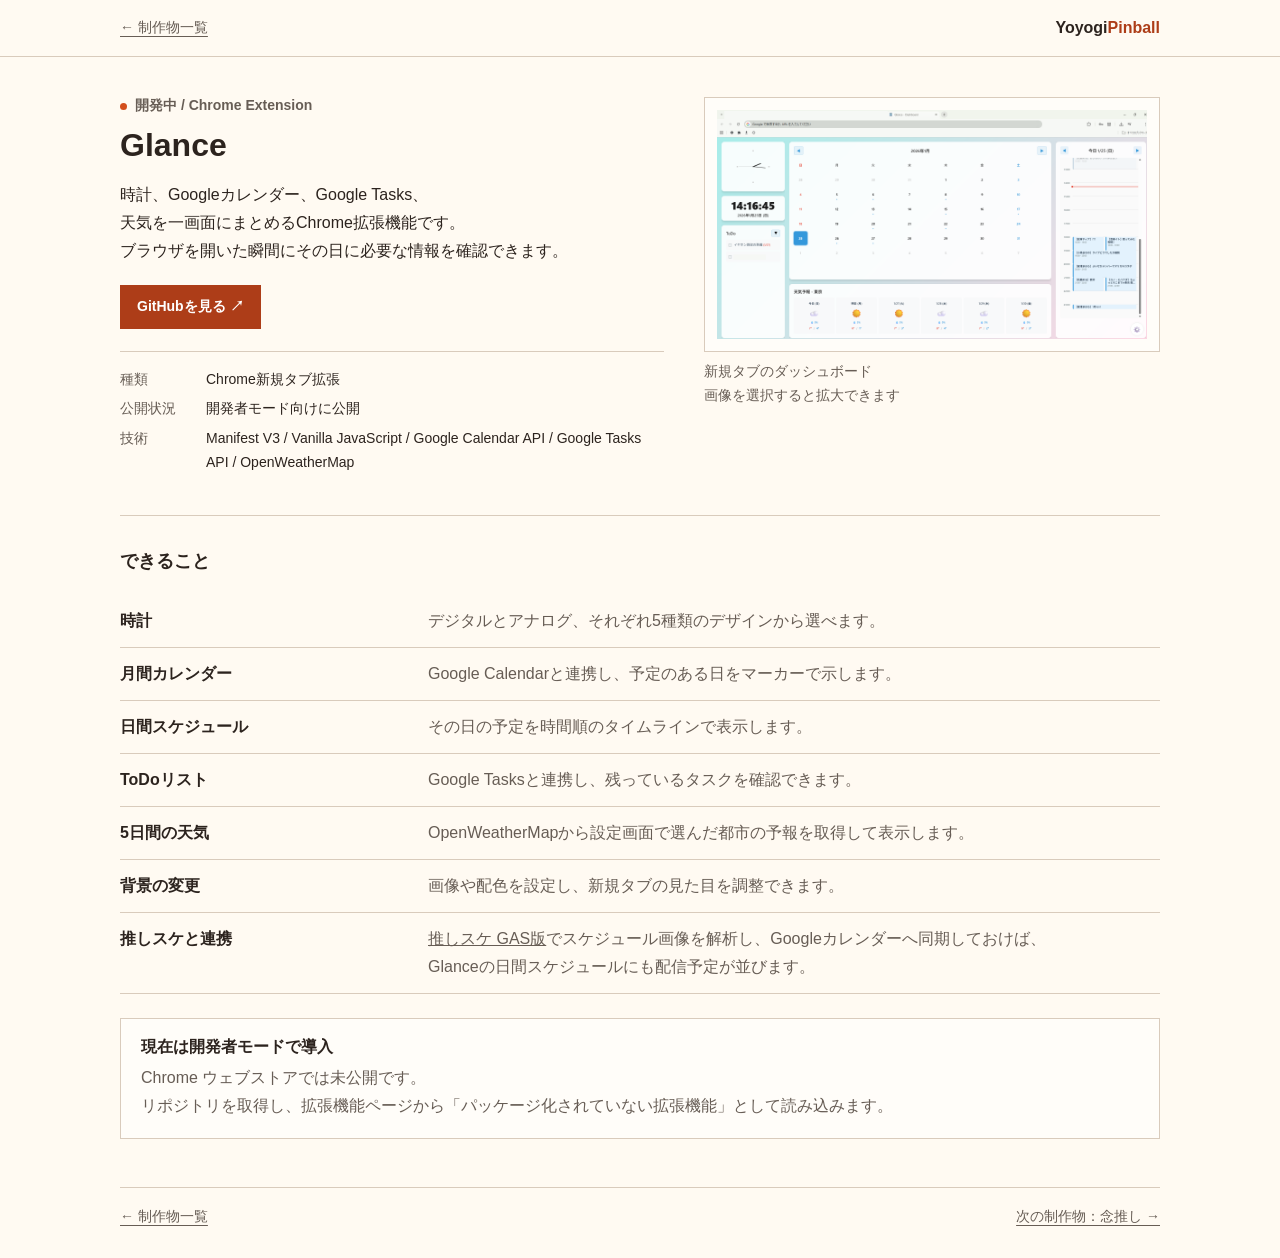
==== commit d8d16a87: "念推しの紹介ページを追加 Co-Authored-By: Claude Opus 5.5 <noreply@anthropic.com>" ====
--- a/glance.html
+++ b/glance.html
@@ -38,7 +38,7 @@
         </section>
     </main>
 
-    <footer class="wrap"><a href="index.html">← 制作物一覧</a><a href="oshi-sche-webapp.html">次の制作物：推しスケ Web版 →</a></footer>
+    <footer class="wrap"><a href="index.html">← 制作物一覧</a><a href="nen-oshi.html">次の制作物：念推し →</a></footer>
     <dialog class="image-dialog" id="image-dialog" aria-label="スクリーンショット拡大表示"><div class="dialog-head"><button class="dialog-close" type="button" aria-label="拡大表示を閉じる">閉じる</button></div><img id="dialog-image" src="[data-uri]" alt=""></dialog>
     <script src="scripts/image-dialog.js"></script>
     <script src="scripts/keep-kana.js" defer></script>
--- a/styles/project-detail.css
+++ b/styles/project-detail.css
@@ -1,3 +1,25 @@
+/*
+ * 動きの値（--motion-*、--ease-*）は Arc Library の registry/motion-tokens.ts から移植した。
+ * https://github.com/kuratlielia/arc-library
+ *
+ * MIT License — Copyright (c) 2026 Elia Kuratli
+ *
+ * Permission is hereby granted, free of charge, to any person obtaining a copy
+ * of this software and associated documentation files (the "Software"), to deal
+ * in the Software without restriction, including without limitation the rights
+ * to use, copy, modify, merge, publish, distribute, sublicense, and/or sell
+ * copies of the Software, and to permit persons to whom the Software is
+ * furnished to do so, subject to the following conditions:
+ * The above copyright notice and this permission notice shall be included in
+ * all copies or substantial portions of the Software.
+ * THE SOFTWARE IS PROVIDED "AS IS", WITHOUT WARRANTY OF ANY KIND, EXPRESS OR
+ * IMPLIED, INCLUDING BUT NOT LIMITED TO THE WARRANTIES OF MERCHANTABILITY,
+ * FITNESS FOR A PARTICULAR PURPOSE AND NONINFRINGEMENT. IN NO EVENT SHALL THE
+ * AUTHORS OR COPYRIGHT HOLDERS BE LIABLE FOR ANY CLAIM, DAMAGES OR OTHER
+ * LIABILITY, WHETHER IN AN ACTION OF CONTRACT, TORT OR OTHERWISE, ARISING FROM,
+ * OUT OF OR IN CONNECTION WITH THE SOFTWARE OR THE USE OR OTHER DEALINGS IN
+ * THE SOFTWARE.
+ */
 :root {
     --ink:#2c231e;
     --sub:#675d55;
@@ -12,6 +34,10 @@
     --fs-sub:14px;    /* ラベル・技術名・キャプション。これ未満は使わない */
     --fs-h-sub:18px;  /* 本文より一段大きい小見出し */
     --lh-body:1.75;   /* 本文の行間。DADS の本文用で最も広い値 */
+    --motion-fast:160ms;
+    --motion-standard:240ms;
+    --ease-standard:cubic-bezier(.22,1,.36,1);
+    --ease-enter:cubic-bezier(.16,1,.3,1);
 }
 
 * { box-sizing:border-box; }
@@ -76,7 +102,7 @@
     gap:20px;
 }
 
-.back-link { color:var(--sub); font-size:var(--fs-sub); text-underline-offset:4px; }
+.back-link { color:var(--sub); font-size:var(--fs-sub); text-underline-offset:4px; transition:color var(--motion-fast) var(--ease-standard); }
 .back-link:hover { color:var(--ink); }
 .brand { font-size:var(--fs-body); font-weight:700; text-decoration:none; }
 .brand span { color:var(--accent-dark); }
@@ -149,7 +175,7 @@
     font-size:var(--fs-sub);
     font-weight:700;
     text-decoration:none;
-    transition:color .18s, background-color .18s, border-color .18s;
+    transition:color var(--motion-fast) var(--ease-standard), background-color var(--motion-fast) var(--ease-standard), border-color var(--motion-fast) var(--ease-standard);
 }
 
 .button-primary { color:#fff; border-color:var(--accent-dark); background:var(--accent-dark); }
@@ -261,7 +287,7 @@
     font-size:var(--fs-sub);
 }
 
-footer a { text-underline-offset:4px; }
+footer a { text-underline-offset:4px; transition:color var(--motion-fast) var(--ease-standard); }
 footer a:hover { color:var(--ink); }
 
 .image-dialog {
@@ -272,10 +298,17 @@
     background:var(--paper);
 }
 .image-dialog::backdrop { background:rgba(34,27,23,.88); }
+/* 開くときだけフェードする。閉じるときは image-dialog.js が画像を即座に空にするので動かさない */
+.image-dialog[open] { animation:dialog-enter var(--motion-fast) var(--ease-enter); }
+.image-dialog[open]::backdrop { animation:dialog-enter var(--motion-standard) var(--ease-enter); }
+@keyframes dialog-enter { from { opacity:0; } to { opacity:1; } }
 .dialog-head { display:flex; min-height:48px; align-items:center; justify-content:flex-end; padding:8px; border-bottom:1px solid var(--line); }
-.dialog-close { min-width:44px; min-height:32px; border:1px solid var(--line); color:var(--ink); background:transparent; cursor:pointer; }
+.dialog-close { min-width:44px; min-height:32px; border:1px solid var(--line); color:var(--ink); background:transparent; cursor:pointer; transition:background-color var(--motion-fast) var(--ease-standard); }
 .dialog-close:hover { background:var(--sand); }
 .image-dialog img { width:100%; max-height:calc(100vh - 98px); object-fit:contain; background:var(--white); }
+
+/* 押している間の反応。タップ時の既定ハイライトを消しているので、色と枠で即時に返す */
+:is(.button, .zoom-button, .back-link, footer a, .dialog-close):active { color:var(--ink); border-color:var(--accent-dark); background-color:var(--sand); transition:none; }
 
 :focus-visible { outline:3px solid var(--accent-dark); outline-offset:4px; }
 
@@ -292,5 +325,6 @@
 
 @media (prefers-reduced-motion:reduce) {
     html { scroll-behavior:auto; }
-    .button { transition:none; }
-}
+    :is(.button, .back-link, footer a, .dialog-close) { transition:none; }
+    .image-dialog[open], .image-dialog[open]::backdrop { animation:none; }
+}
